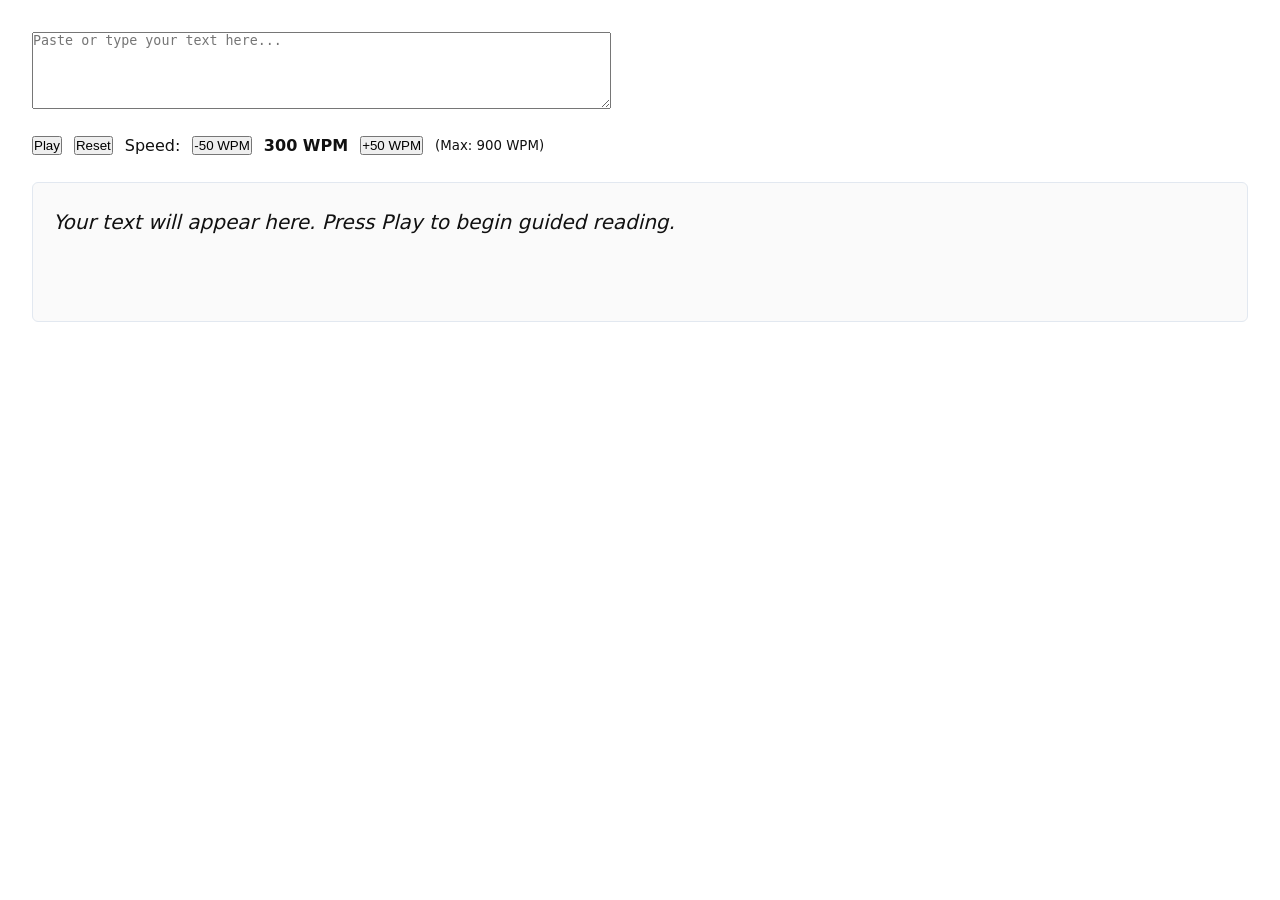
==== Projects/Swift Reader/index.html @ 01ab3d99 "Add Swift Reader project" ====
<!DOCTYPE html>
<html lang="en">
<head>
  <meta charset="UTF-8">
  <meta name="viewport" content="width=device-width, initial-scale=1.0">
  <title>Swift Reader</title>
  <link rel="stylesheet" href="style.css">
  <script src="script.js" defer></script>
</head>
<body>
  <main>
    <!-- Text Input Area -->
    <section>
      <textarea id="text-input" rows="5" cols="70" placeholder="Paste or type your text here..."></textarea>
    </section>

    <!-- Reader Controls & Speed Adjuster -->
    <section class="controls-group">
      <button id="play-pause-btn">Play</button>
      <button id="reset-btn">Reset</button>
      <span>Speed: </span>
      <button id="wpm-dec">-50 WPM</button>
      <strong id="wpm-display">300 WPM</strong>
      <button id="wpm-inc">+50 WPM</button>
      <small>(Max: 900 WPM)</small>
    </section>

    <!-- Full Passage View with Active Word Tracking -->
    <section>
      <div id="reader-passage" class="passage-container" aria-live="polite">
        <em>Your text will appear here. Press Play to begin guided reading.</em>
      </div>

      <!-- Small screen advisory notice (< 480px) -->
      <div id="screen-notice" class="screen-notice" role="alert">
        <strong>Screen too small:</strong> Please switch to a larger screen (wider than 480px) for the reading view.
      </div>
    </section>
  </main>
</body>
</html>
---- Projects/Swift Reader/style.css ----
* {
  box-sizing: border-box;
  margin: 0;
  padding: 0;
}

body {
  background-color: #ffffff;
  color: #111111;
  font-family: system-ui, -apple-system, BlinkMacSystemFont, 'Segoe UI', Roboto, sans-serif;
  min-height: 100vh;
  padding: 2rem;
  line-height: 1.6;
}

.controls-group {
  margin: 1rem 0;
  display: flex;
  align-items: center;
  gap: 0.75rem;
  flex-wrap: wrap;
}

/* Full passage container displaying the complete readable text */
.passage-container {
  margin: 1.5rem 0;
  padding: 1.25rem;
  border: 1px solid #e2e8f0;
  border-radius: 6px;
  min-height: 140px;
  max-height: 380px;
  overflow-y: auto;
  font-size: 1.25rem;
  line-height: 1.9;
  background-color: #fafafa;
}

/* Pre-defined word classes without inline style injection */
.word {
  display: inline;
  padding: 0.1em 0.15em;
  border-radius: 3px;
}

/* Pre-defined active highlight class (strictly zero-layout-shift) */
.word.active {
  background-color: #fde047;
  color: #000000;
}

/* Screen notice hidden by default */
.screen-notice {
  display: none;
}

/* Breakpoint for screens below 480px */
@media (max-width: 480px) {
  body {
    padding: 1rem;
  }

  /* Main reading area and controls are hidden */
  .passage-container,
  .controls-group {
    display: none;
  }

  /* Main reading area turns into an advisory notice box */
  .screen-notice {
    display: block;
    margin: 1.5rem 0;
    padding: 1rem 1.25rem;
    background-color: #fffbeb;
    border: 1px solid #fef08a;
    border-radius: 6px;
    color: #854d0e;
    font-size: 0.95rem;
    line-height: 1.5;
  }
}
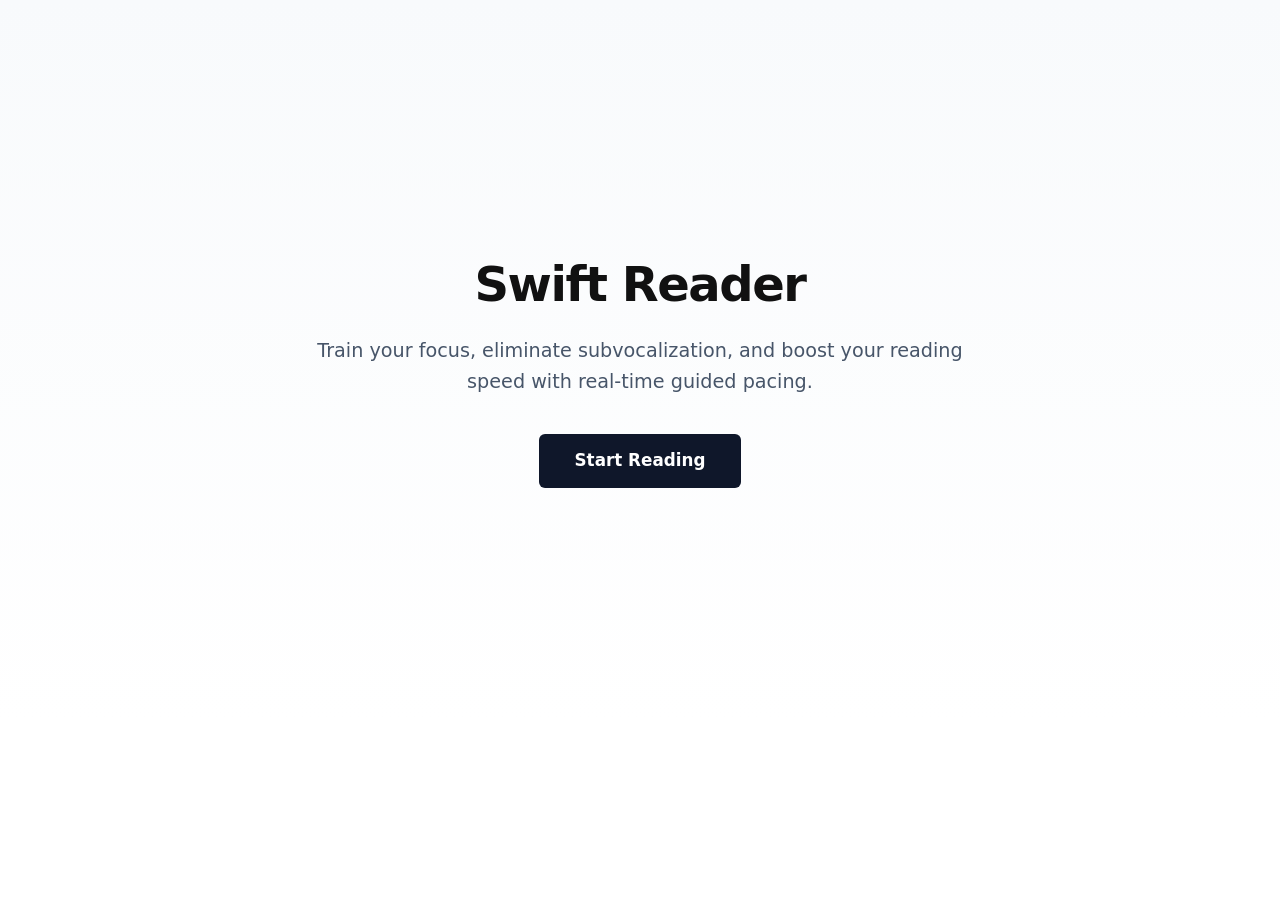
==== commit bf673c03: "Update Swift Reader: dual reading modes, smooth transitions, and collapsible source drawer" ====
--- a/Projects/Swift Reader/index.html
+++ b/Projects/Swift Reader/index.html
@@ -5,37 +5,15 @@
   <meta name="viewport" content="width=device-width, initial-scale=1.0">
   <title>Swift Reader</title>
   <link rel="stylesheet" href="style.css">
-  <script src="script.js" defer></script>
 </head>
 <body>
-  <main>
-    <!-- Text Input Area -->
-    <section>
-      <textarea id="text-input" rows="5" cols="70" placeholder="Paste or type your text here..."></textarea>
-    </section>
-
-    <!-- Reader Controls & Speed Adjuster -->
-    <section class="controls-group">
-      <button id="play-pause-btn">Play</button>
-      <button id="reset-btn">Reset</button>
-      <span>Speed: </span>
-      <button id="wpm-dec">-50 WPM</button>
-      <strong id="wpm-display">300 WPM</strong>
-      <button id="wpm-inc">+50 WPM</button>
-      <small>(Max: 900 WPM)</small>
-    </section>
-
-    <!-- Full Passage View with Active Word Tracking -->
-    <section>
-      <div id="reader-passage" class="passage-container" aria-live="polite">
-        <em>Your text will appear here. Press Play to begin guided reading.</em>
-      </div>
-
-      <!-- Small screen advisory notice (< 480px) -->
-      <div id="screen-notice" class="screen-notice" role="alert">
-        <strong>Screen too small:</strong> Please switch to a larger screen (wider than 480px) for the reading view.
-      </div>
-    </section>
-  </main>
+  <!-- Hero Section -->
+  <header class="hero-section">
+    <div class="hero-content">
+      <h1 class="hero-title">Swift Reader</h1>
+      <p class="hero-subtitle">Train your focus, eliminate subvocalization, and boost your reading speed with real-time guided pacing.</p>
+      <a href="reader.html" class="cta-btn">Start Reading</a>
+    </div>
+  </header>
 </body>
 </html>
--- a/Projects/Swift Reader/style.css
+++ b/Projects/Swift Reader/style.css
@@ -1,3 +1,7 @@
+html {
+  scroll-behavior: smooth;
+}
+
 * {
   box-sizing: border-box;
   margin: 0;
@@ -5,77 +9,574 @@
 }
 
 body {
-  background-color: #ffffff;
-  color: #111111;
   font-family: system-ui, -apple-system, BlinkMacSystemFont, 'Segoe UI', Roboto, sans-serif;
   min-height: 100vh;
-  padding: 2rem;
+  line-height: 1.5;
+  background-color: #ffffff;
+  color: #111111;
+}
+
+/* ==========================================================================
+   Hero Section (index.html)
+   ========================================================================== */
+.hero-section {
+  display: flex;
+  justify-content: center;
+  align-items: center;
+  text-align: center;
+  min-height: 80vh;
+  padding: 4.5rem 1.5rem 3.5rem;
+  background: linear-gradient(180deg, #f8fafc 0%, #ffffff 100%);
+}
+
+.hero-content {
+  max-width: 680px;
+}
+
+.hero-title {
+  font-size: 3rem;
+  font-weight: 800;
+  letter-spacing: -0.03em;
+  margin-bottom: 1rem;
+}
+
+.hero-subtitle {
+  font-size: 1.2rem;
+  color: #475569;
   line-height: 1.6;
-}
-
-.controls-group {
-  margin: 1rem 0;
-  display: flex;
-  align-items: center;
-  gap: 0.75rem;
-  flex-wrap: wrap;
-}
-
-/* Full passage container displaying the complete readable text */
-.passage-container {
-  margin: 1.5rem 0;
-  padding: 1.25rem;
+  margin-bottom: 2.25rem;
+}
+
+.cta-btn {
+  display: inline-block;
+  padding: 0.9rem 2.25rem;
+  font-size: 1.05rem;
+  font-weight: 600;
+  color: #ffffff;
+  background-color: #0f172a;
+  text-decoration: none;
+  border-radius: 6px;
+  cursor: pointer;
+}
+
+/* ==========================================================================
+   Top Header & Navigation (reader.html)
+   ========================================================================== */
+.app-header {
+  border-bottom: 1px solid #e2e8f0;
+  background-color: #ffffff;
+  padding: 0.75rem 1.5rem;
+}
+
+.header-container {
+  max-width: 1000px;
+  margin: 0 auto;
+  display: flex;
+  justify-content: space-between;
+  align-items: center;
+  gap: 1rem;
+}
+
+.header-left {
+  display: flex;
+  align-items: center;
+  gap: 1rem;
+}
+
+.back-link {
+  text-decoration: none;
+  font-size: 1.25rem;
+  color: inherit;
+  padding: 0.25rem 0.5rem;
+  border: 1px solid #cbd5e1;
+  border-radius: 4px;
+}
+
+.doc-info {
+  display: flex;
+  flex-direction: column;
+}
+
+.doc-title {
+  font-size: 1rem;
+  font-weight: 700;
+}
+
+.reading-stats {
+  font-size: 0.8rem;
+  color: #64748b;
+}
+
+.header-right {
+  display: flex;
+  align-items: center;
+  gap: 0.5rem;
+}
+
+.icon-btn {
+  padding: 0.4rem 0.8rem;
+  font-size: 0.85rem;
+  font-weight: 600;
+  cursor: pointer;
+  border: 1px solid #cbd5e1;
+  background-color: #ffffff;
+  border-radius: 4px;
+}
+
+.icon-btn.active {
+  background-color: #0f172a;
+  color: #ffffff;
+  border-color: #0f172a;
+}
+
+/* ==========================================================================
+   Collapsible Source Text Input Panel
+   ========================================================================== */
+.source-panel-container {
+  max-width: 1000px;
+  margin: 1rem auto 0;
+  padding: 0 1.5rem;
+}
+
+.source-collapsible {
   border: 1px solid #e2e8f0;
   border-radius: 6px;
-  min-height: 140px;
-  max-height: 380px;
+  overflow: hidden;
+  background-color: #ffffff;
+}
+
+.source-summary {
+  width: 100%;
+  display: flex;
+  justify-content: space-between;
+  align-items: center;
+  padding: 0.6rem 1rem;
+  background-color: #f8fafc;
+  cursor: pointer;
+  user-select: none;
+  font-size: 0.9rem;
+  font-weight: 600;
+  border: none;
+  text-align: left;
+  font-family: inherit;
+  color: inherit;
+}
+
+.source-summary:hover {
+  background-color: #f1f5f9;
+}
+
+.summary-label::before {
+  content: '▸ ';
+  display: inline-block;
+  color: #64748b;
+  transition: transform 0.25s ease;
+}
+
+.source-collapsible.open .summary-label::before {
+  transform: rotate(90deg);
+}
+
+.word-count-badge {
+  font-size: 0.75rem;
+  background-color: #e2e8f0;
+  padding: 0.15rem 0.5rem;
+  border-radius: 10px;
+}
+
+/* Smooth Accordion Animation using CSS Grid */
+.source-body-wrapper {
+  display: grid;
+  grid-template-rows: 0fr;
+  transition: grid-template-rows 0.25s cubic-bezier(0.4, 0, 0.2, 1);
+}
+
+.source-collapsible.open .source-body-wrapper {
+  grid-template-rows: 1fr;
+}
+
+.source-body-content {
+  overflow: hidden;
+  padding: 0 1rem;
+  opacity: 0;
+  transition: opacity 0.2s ease, padding 0.25s ease;
+}
+
+.source-collapsible.open .source-body-content {
+  padding: 0.75rem 1rem 1rem;
+  opacity: 1;
+  border-top: 1px solid #e2e8f0;
+}
+
+#text-input {
+  width: 100%;
+  font-family: inherit;
+  font-size: 0.95rem;
+  padding: 0.5rem;
+  border: 1px solid #cbd5e1;
+  border-radius: 4px;
+  resize: vertical;
+}
+
+.source-actions {
+  display: flex;
+  justify-content: space-between;
+  align-items: center;
+  margin-top: 0.6rem;
+  gap: 0.5rem;
+}
+
+.load-text-btn {
+  padding: 0.45rem 1rem;
+  font-size: 0.85rem;
+  font-weight: 600;
+  cursor: pointer;
+  background-color: #0f172a;
+  color: #ffffff;
+  border: none;
+  border-radius: 4px;
+}
+
+.collapse-btn {
+  padding: 0.45rem 0.9rem;
+  font-size: 0.85rem;
+  font-weight: 500;
+  cursor: pointer;
+  background-color: #ffffff;
+  color: #475569;
+  border: 1px solid #cbd5e1;
+  border-radius: 4px;
+  transition: background-color 0.15s ease, color 0.15s ease;
+}
+
+.collapse-btn:hover {
+  background-color: #f1f5f9;
+  color: #0f172a;
+}
+
+/* ==========================================================================
+   Main Workspace & Mode Switch Architecture
+   ========================================================================== */
+.reading-workspace {
+  max-width: 1000px;
+  margin: 0 auto;
+  padding: 1.5rem;
+  transition: opacity 0.15s ease-out, transform 0.15s ease-out;
+  opacity: 1;
+  transform: translateY(0);
+}
+
+.reading-workspace.fade-out {
+  opacity: 0;
+  transform: translateY(4px);
+}
+
+/* Mode Visibility Control */
+body.mode-rsvp #rsvp-view {
+  display: flex;
+}
+body.mode-rsvp #fulltext-view {
+  display: none;
+}
+
+body.mode-fulltext #rsvp-view {
+  display: none;
+}
+body.mode-fulltext #fulltext-view {
+  display: flex;
+}
+
+/* ==========================================================================
+   MODE 1: RSVP SINGLE-WORD VIEW
+   ========================================================================== */
+.rsvp-view {
+  flex-direction: column;
+  align-items: center;
+  gap: 1.5rem;
+}
+
+/* Central ORP Card */
+.rsvp-card {
+  width: 100%;
+  max-width: 680px;
+  height: 260px;
+  border: 1px solid #cbd5e1;
+  border-radius: 8px;
+  position: relative;
+  display: flex;
+  align-items: center;
+  justify-content: center;
+  user-select: none;
+}
+
+/* Top & Bottom ORP Center Guide Ticks */
+.orp-tick {
+  position: absolute;
+  left: 50%;
+  width: 2px;
+  height: 16px;
+  background-color: #f59e0b;
+  transform: translateX(-50%);
+}
+
+.orp-tick-top {
+  top: 0;
+}
+
+.orp-tick-bottom {
+  bottom: 0;
+}
+
+/* Word Display */
+.rsvp-word-display {
+  display: flex;
+  justify-content: center;
+  align-items: baseline;
+  font-size: 3.5rem;
+  font-weight: 600;
+  letter-spacing: -0.01em;
+}
+
+.orp-prefix {
+  text-align: right;
+  flex: 1;
+}
+
+.orp-anchor {
+  color: #d97706; /* Anchor highlight letter */
+  display: inline-block;
+  text-align: center;
+  min-width: 0.6em;
+}
+
+.orp-suffix {
+  text-align: left;
+  flex: 1;
+}
+
+.rsvp-wpm-badge {
+  position: absolute;
+  bottom: 12px;
+  right: 16px;
+  font-size: 0.85rem;
+  color: #64748b;
+  font-weight: 500;
+}
+
+/* Primary Playback Controls */
+.playback-controls {
+  display: flex;
+  align-items: center;
+  justify-content: center;
+  gap: 1rem;
+}
+
+.nav-btn {
+  width: 42px;
+  height: 42px;
+  font-size: 1.25rem;
+  cursor: pointer;
+  border: 1px solid #cbd5e1;
+  background-color: #ffffff;
+  border-radius: 6px;
+}
+
+.play-btn {
+  padding: 0.75rem 1.5rem;
+  font-size: 1rem;
+  font-weight: 600;
+  cursor: pointer;
+  border: 1px solid #cbd5e1;
+  background-color: #0f172a;
+  color: #ffffff;
+  border-radius: 24px;
+  min-width: 90px;
+}
+
+/* Speed Panel */
+.speed-panel {
+  width: 100%;
+  max-width: 520px;
+  border: 1px solid #e2e8f0;
+  border-radius: 8px;
+  padding: 1.25rem;
+  display: flex;
+  flex-direction: column;
+  gap: 1rem;
+}
+
+.speed-panel-header {
+  display: flex;
+  justify-content: space-between;
+  align-items: center;
+  font-size: 0.95rem;
+}
+
+.speed-slider-row {
+  display: flex;
+  align-items: center;
+  gap: 0.75rem;
+}
+
+.speed-step-btn {
+  width: 32px;
+  height: 32px;
+  font-size: 1.1rem;
+  cursor: pointer;
+  border: 1px solid #cbd5e1;
+  background-color: #ffffff;
+  border-radius: 4px;
+}
+
+.speed-slider {
+  flex: 1;
+  cursor: pointer;
+}
+
+/* Speed Preset Buttons */
+.speed-presets-row {
+  display: grid;
+  grid-template-columns: repeat(5, 1fr);
+  gap: 0.5rem;
+}
+
+.preset-btn {
+  display: flex;
+  flex-direction: column;
+  align-items: center;
+  padding: 0.5rem 0.25rem;
+  border: 1px solid #cbd5e1;
+  background-color: #ffffff;
+  border-radius: 6px;
+  cursor: pointer;
+}
+
+.preset-val {
+  font-weight: 700;
+  font-size: 0.9rem;
+}
+
+.preset-name {
+  font-size: 0.7rem;
+  color: #64748b;
+}
+
+.preset-btn.active {
+  background-color: #0f172a;
+  color: #ffffff;
+  border-color: #0f172a;
+}
+
+.preset-btn.active .preset-name {
+  color: #cbd5e1;
+}
+
+/* Shortcuts Legend */
+.shortcuts-legend {
+  display: flex;
+  gap: 1.25rem;
+  font-size: 0.8rem;
+  color: #64748b;
+  flex-wrap: wrap;
+  justify-content: center;
+}
+
+.shortcuts-legend kbd {
+  padding: 0.15rem 0.35rem;
+  border: 1px solid #cbd5e1;
+  border-radius: 3px;
+  font-family: inherit;
+  font-weight: 600;
+  background-color: #f1f5f9;
+}
+
+/* ==========================================================================
+   MODE 2: FULL TEXT VIEW
+   ========================================================================== */
+.fulltext-view {
+  flex-direction: column;
+  gap: 1.5rem;
+}
+
+.passage-container {
+  border: 1px solid #e2e8f0;
+  border-radius: 8px;
+  padding: 1.5rem;
+  min-height: 300px;
+  max-height: 500px;
   overflow-y: auto;
-  font-size: 1.25rem;
+  font-size: 1.15rem;
   line-height: 1.9;
   background-color: #fafafa;
 }
 
-/* Pre-defined word classes without inline style injection */
+/* Word Highlighting */
 .word {
   display: inline;
   padding: 0.1em 0.15em;
   border-radius: 3px;
 }
 
-/* Pre-defined active highlight class (strictly zero-layout-shift) */
 .word.active {
   background-color: #fde047;
   color: #000000;
 }
 
-/* Screen notice hidden by default */
+/* Bottom Progress Bar in Full Text Mode */
+.fulltext-bottom-bar {
+  display: flex;
+  align-items: center;
+  gap: 1rem;
+  padding: 0.75rem 0;
+  flex-wrap: wrap;
+}
+
+.fulltext-nav-controls {
+  display: flex;
+  align-items: center;
+  gap: 0.5rem;
+}
+
+.timeline-container {
+  flex: 1;
+  min-width: 200px;
+  display: flex;
+  align-items: center;
+}
+
+.timeline-slider {
+  width: 100%;
+  cursor: pointer;
+}
+
+.fulltext-stats {
+  display: flex;
+  align-items: center;
+  gap: 0.75rem;
+  font-size: 0.85rem;
+  color: #64748b;
+}
+
+/* ==========================================================================
+   Responsive Notice (< 480px)
+   ========================================================================== */
 .screen-notice {
   display: none;
 }
 
-/* Breakpoint for screens below 480px */
 @media (max-width: 480px) {
-  body {
-    padding: 1rem;
+  .reading-mode-view {
+    display: none !important;
   }
 
-  /* Main reading area and controls are hidden */
-  .passage-container,
-  .controls-group {
-    display: none;
-  }
-
-  /* Main reading area turns into an advisory notice box */
   .screen-notice {
     display: block;
     margin: 1.5rem 0;
-    padding: 1rem 1.25rem;
+    padding: 1rem;
     background-color: #fffbeb;
     border: 1px solid #fef08a;
     border-radius: 6px;
     color: #854d0e;
     font-size: 0.95rem;
-    line-height: 1.5;
   }
 }
-
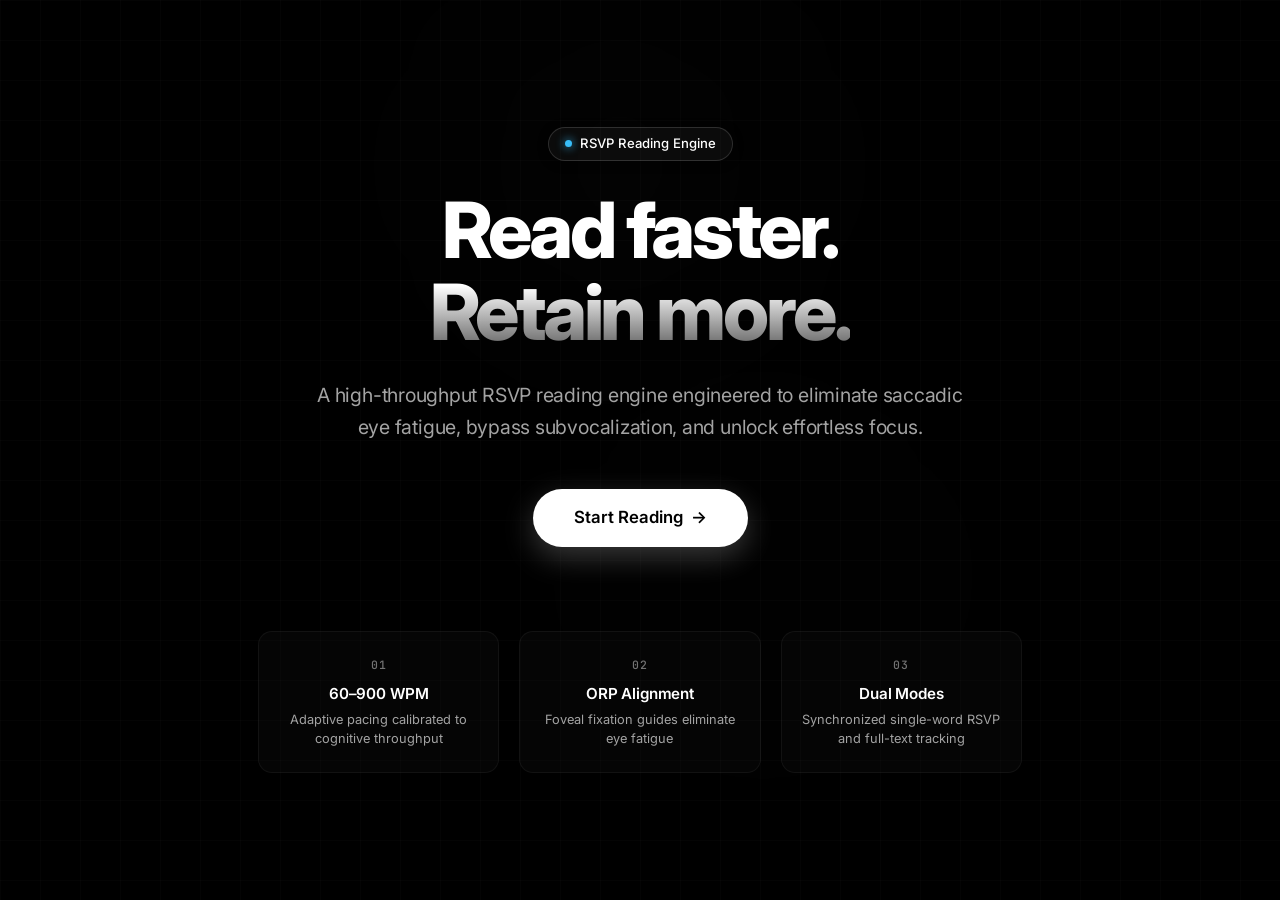
==== commit c849bf78: "Refactor Swift Reader to minimalist monochrome glassmorphism with Linear-style typography" ====
--- a/Projects/Swift Reader/index.html
+++ b/Projects/Swift Reader/index.html
@@ -3,16 +3,65 @@
 <head>
   <meta charset="UTF-8">
   <meta name="viewport" content="width=device-width, initial-scale=1.0">
-  <title>Swift Reader</title>
+  <title>Swift Reader — High-Throughput RSVP Speed Reader</title>
+  <link rel="preconnect" href="https://fonts.googleapis.com">
+  <link rel="preconnect" href="https://fonts.gstatic.com" crossorigin>
+  <link href="https://fonts.googleapis.com/css2?family=Inter:wght@400;500;600;700;800&family=JetBrains+Mono:wght@400;500;600&display=swap" rel="stylesheet">
   <link rel="stylesheet" href="style.css">
 </head>
 <body>
-  <!-- Hero Section -->
+  <!-- Ambient Luminous Glow Orbs & Backdrop -->
+  <div class="ambient-backdrop">
+    <div class="ambient-orb ambient-orb-1"></div>
+    <div class="ambient-orb ambient-orb-2"></div>
+    <div class="ambient-orb ambient-orb-3"></div>
+    <div class="ambient-mesh"></div>
+  </div>
+
+  <!-- Main Hero Frame -->
   <header class="hero-section">
-    <div class="hero-content">
-      <h1 class="hero-title">Swift Reader</h1>
-      <p class="hero-subtitle">Train your focus, eliminate subvocalization, and boost your reading speed with real-time guided pacing.</p>
-      <a href="reader.html" class="cta-btn">Start Reading</a>
+    <div class="hero-card">
+      <!-- Status Badge -->
+      <div class="hero-badge-container">
+        <div class="hero-badge">
+          <span class="status-dot"></span>
+          <span>RSVP Reading Engine</span>
+        </div>
+      </div>
+
+      <!-- Modern Linear-Style Typography -->
+      <h1 class="hero-title">Read faster.<br><span class="text-gradient">Retain more.</span></h1>
+
+      <p class="hero-description">
+        A high-throughput RSVP reading engine engineered to eliminate saccadic eye fatigue, bypass subvocalization, and unlock effortless focus.
+      </p>
+
+      <!-- Minimalist CTA Button -->
+      <div class="hero-actions">
+        <a href="reader.html" class="hero-cta-btn glass-btn">
+          <span>Start Reading</span>
+          <span class="arrow">→</span>
+        </a>
+      </div>
+
+      <!-- Feature Cards Grid (Zero Emojis, Minimalist) -->
+      <div class="features-grid">
+        <div class="feature-card">
+          <span class="feature-index">01</span>
+          <div class="feature-title">60–900 WPM</div>
+          <div class="feature-desc">Adaptive pacing calibrated to cognitive throughput</div>
+        </div>
+        <div class="feature-card">
+          <span class="feature-index">02</span>
+          <div class="feature-title">ORP Alignment</div>
+          <div class="feature-desc">Foveal fixation guides eliminate eye fatigue</div>
+        </div>
+        <div class="feature-card">
+          <span class="feature-index">03</span>
+          <div class="feature-title">Dual Modes</div>
+          <div class="feature-desc">Synchronized single-word RSVP and full-text tracking</div>
+        </div>
+      </div>
     </div>
   </header>
 </body>
--- a/Projects/Swift Reader/style.css
+++ b/Projects/Swift Reader/style.css
@@ -1,5 +1,35 @@
-html {
-  scroll-behavior: smooth;
+/* ==========================================================================
+   SWIFT READER // PURE MODERN GLASSMORPHISM DESIGN SYSTEM
+   Dominant pitch black & obsidian glass with crisp icy white typography
+   and focused optical blue highlights in essential reading zones.
+   ========================================================================== */
+
+:root {
+  /* Dominant Pure Pitch Black Canvas Palette */
+  --bg-abyss: #000000;
+  --bg-charcoal: #0a0a0a;
+  --bg-surface: #121212;
+  
+  /* Obsidian Glassmorphism Tokens - Pure Neutral Monochrome */
+  --glass-surface: rgba(12, 12, 12, 0.78);
+  --glass-surface-hover: rgba(22, 22, 22, 0.88);
+  --glass-surface-active: rgba(30, 30, 30, 0.95);
+  --glass-border: rgba(255, 255, 255, 0.1);
+  --glass-border-light: rgba(255, 255, 255, 0.2);
+  --glass-border-glow: rgba(255, 255, 255, 0.35);
+  --glass-specular: inset 0 1px 1px 0 rgba(255, 255, 255, 0.2);
+  --glass-shadow: 0 24px 60px -10px rgba(0, 0, 0, 0.95);
+
+  /* Typography Colors: Pure Neutral White & Grayscale */
+  --text-icy: #ffffff;
+  --text-bright: #ffffff;
+  --text-dim: #a3a3a3;
+  --text-muted: #737373;
+  --text-cyan: #38bdf8;
+
+  /* Modern Sans-Serif Typography Stack */
+  --font-main: 'Inter', system-ui, -apple-system, BlinkMacSystemFont, 'Segoe UI', Roboto, 'Helvetica Neue', Arial, sans-serif;
+  --font-mono: 'JetBrains Mono', 'Cascadia Code', Consolas, monospace;
 }
 
 * {
@@ -8,141 +38,458 @@
   padding: 0;
 }
 
+*:focus {
+  outline: none;
+}
+
+*:focus-visible {
+  outline: 2px solid rgba(255, 255, 255, 0.4);
+  outline-offset: 2px;
+}
+
+html {
+  scroll-behavior: smooth;
+  background-color: var(--bg-abyss);
+}
+
 body {
-  font-family: system-ui, -apple-system, BlinkMacSystemFont, 'Segoe UI', Roboto, sans-serif;
+  font-family: var(--font-main);
+  background-color: var(--bg-abyss);
+  color: var(--text-icy);
   min-height: 100vh;
-  line-height: 1.5;
-  background-color: #ffffff;
-  color: #111111;
+  line-height: 1.6;
+  position: relative;
+  overflow-x: hidden;
+  -webkit-font-smoothing: antialiased;
+  -moz-osx-font-smoothing: grayscale;
+}
+
+/* Screen Reader Utility */
+.sr-only {
+  position: absolute;
+  width: 1px;
+  height: 1px;
+  padding: 0;
+  margin: -1px;
+  overflow: hidden;
+  clip: rect(0, 0, 0, 0);
+  border: 0;
 }
 
 /* ==========================================================================
-   Hero Section (index.html)
+   Ambient Luminous Background (Monochrome Depth)
+   ========================================================================== */
+.ambient-backdrop {
+  position: fixed;
+  inset: 0;
+  pointer-events: none;
+  z-index: 0;
+  overflow: hidden;
+}
+
+.ambient-orb {
+  position: absolute;
+  border-radius: 50%;
+  filter: blur(100px);
+  opacity: 0.6;
+}
+
+.ambient-orb-1 {
+  top: -15%;
+  left: 25%;
+  width: 600px;
+  height: 600px;
+  background: radial-gradient(circle, rgba(255, 255, 255, 0.03) 0%, transparent 70%);
+}
+
+.ambient-orb-2 {
+  bottom: 0%;
+  right: 15%;
+  width: 650px;
+  height: 650px;
+  background: radial-gradient(circle, rgba(255, 255, 255, 0.02) 0%, transparent 70%);
+}
+
+.ambient-orb-3 {
+  display: none;
+}
+
+.ambient-mesh {
+  position: absolute;
+  inset: 0;
+  background-image: 
+    linear-gradient(rgba(255, 255, 255, 0.015) 1px, transparent 1px),
+    linear-gradient(90deg, rgba(255, 255, 255, 0.015) 1px, transparent 1px);
+  background-size: 40px 40px;
+}
+
+/* ==========================================================================
+   Shared Heavy Glassmorphism Panel
+   ========================================================================== */
+.glass-panel {
+  background: var(--glass-surface);
+  backdrop-filter: blur(24px);
+  -webkit-backdrop-filter: blur(24px);
+  border: 1px solid var(--glass-border);
+  border-top: 1px solid var(--glass-border-light);
+  box-shadow: var(--glass-specular), var(--glass-shadow);
+  border-radius: 20px;
+  position: relative;
+  transition: border-color 0.3s ease, box-shadow 0.3s ease;
+}
+
+/* ==========================================================================
+   Modern Glass Buttons & Interactive Controls
+   ========================================================================== */
+.glass-btn {
+  display: inline-flex;
+  align-items: center;
+  justify-content: center;
+  gap: 0.5rem;
+  font-family: var(--font-main);
+  font-size: 0.88rem;
+  font-weight: 500;
+  color: var(--text-icy);
+  background: rgba(255, 255, 255, 0.05);
+  backdrop-filter: blur(16px);
+  -webkit-backdrop-filter: blur(16px);
+  border: 1px solid var(--glass-border);
+  border-top: 1px solid var(--glass-border-light);
+  box-shadow: 0 4px 14px rgba(0, 0, 0, 0.25), inset 0 1px 0 rgba(255, 255, 255, 0.15);
+  border-radius: 12px;
+  padding: 0.55rem 1.15rem;
+  text-decoration: none;
+  cursor: pointer;
+  outline: none;
+  transition: all 0.22s cubic-bezier(0.16, 1, 0.3, 1);
+  user-select: none;
+}
+
+.glass-btn:hover {
+  background: rgba(255, 255, 255, 0.12);
+  border-color: rgba(255, 255, 255, 0.3);
+  color: #ffffff;
+  box-shadow: 0 6px 20px rgba(0, 0, 0, 0.5), inset 0 1px 0 rgba(255, 255, 255, 0.35);
+  transform: translateY(-2px);
+}
+
+.glass-btn:active {
+  transform: translateY(0) scale(0.98);
+  box-shadow: 0 2px 8px rgba(0, 0, 0, 0.4);
+}
+
+/* Primary Solid Icy White Button (Play / Action) */
+.glass-btn-primary {
+  display: inline-flex;
+  align-items: center;
+  justify-content: center;
+  gap: 0.5rem;
+  font-family: var(--font-main);
+  font-size: 0.95rem;
+  font-weight: 600;
+  color: #000000;
+  background: #ffffff;
+  border: 1px solid rgba(255, 255, 255, 0.95);
+  border-top: 1px solid #ffffff;
+  box-shadow: 0 4px 20px rgba(255, 255, 255, 0.22), 0 2px 8px rgba(0, 0, 0, 0.6);
+  border-radius: 12px;
+  padding: 0.65rem 1.85rem;
+  cursor: pointer;
+  transition: all 0.22s cubic-bezier(0.16, 1, 0.3, 1);
+  user-select: none;
+}
+
+.glass-btn-primary:hover {
+  background: #e5e5e5;
+  box-shadow: 0 6px 28px rgba(255, 255, 255, 0.35), 0 2px 8px rgba(0, 0, 0, 0.6);
+  transform: translateY(-2px);
+}
+
+.glass-btn-primary:active {
+  transform: translateY(0) scale(0.98);
+}
+
+/* Pill Badges */
+.glass-pill {
+  display: inline-flex;
+  align-items: center;
+  gap: 0.5rem;
+  font-size: 0.78rem;
+  font-weight: 500;
+  color: var(--text-dim);
+  background: rgba(255, 255, 255, 0.04);
+  backdrop-filter: blur(12px);
+  -webkit-backdrop-filter: blur(12px);
+  border: 1px solid rgba(255, 255, 255, 0.08);
+  border-radius: 9999px;
+  padding: 0.3rem 0.85rem;
+}
+
+/* ==========================================================================
+   Landing Page (index.html)
    ========================================================================== */
 .hero-section {
+  position: relative;
+  z-index: 1;
   display: flex;
   justify-content: center;
   align-items: center;
+  min-height: 100vh;
+  padding: 3rem 1.5rem;
+}
+
+.hero-card {
+  max-width: 860px;
+  width: 100%;
+  padding: 3.5rem 3rem;
   text-align: center;
-  min-height: 80vh;
-  padding: 4.5rem 1.5rem 3.5rem;
-  background: linear-gradient(180deg, #f8fafc 0%, #ffffff 100%);
-}
-
-.hero-content {
-  max-width: 680px;
+  background: transparent;
+  backdrop-filter: none;
+  -webkit-backdrop-filter: none;
+  border: none;
+  border-top: none;
+  outline: none;
+  box-shadow: none;
+}
+
+.hero-badge-container {
+  display: flex;
+  justify-content: center;
+  margin-bottom: 1.75rem;
+}
+
+.hero-badge {
+  display: inline-flex;
+  align-items: center;
+  gap: 0.5rem;
+  font-size: 0.82rem;
+  font-weight: 500;
+  color: #ffffff;
+  background: rgba(255, 255, 255, 0.04);
+  border: 1px solid rgba(255, 255, 255, 0.14);
+  border-radius: 9999px;
+  padding: 0.35rem 1rem;
+  box-shadow: 0 2px 10px rgba(0, 0, 0, 0.5);
+}
+
+.status-dot {
+  width: 7px;
+  height: 7px;
+  background-color: var(--text-cyan);
+  border-radius: 50%;
+  box-shadow: 0 0 10px var(--text-cyan);
+  display: inline-block;
+  animation: pulseDot 2.4s infinite ease-in-out;
+}
+
+@keyframes pulseDot {
+  0%, 100% { opacity: 1; transform: scale(1); }
+  50% { opacity: 0.35; transform: scale(0.8); }
 }
 
 .hero-title {
-  font-size: 3rem;
+  font-size: clamp(3rem, 7vw, 4.85rem);
   font-weight: 800;
-  letter-spacing: -0.03em;
-  margin-bottom: 1rem;
-}
-
-.hero-subtitle {
-  font-size: 1.2rem;
-  color: #475569;
-  line-height: 1.6;
-  margin-bottom: 2.25rem;
-}
-
-.cta-btn {
+  letter-spacing: -0.045em;
+  line-height: 1.06;
+  color: var(--text-bright);
+  margin-bottom: 1.6rem;
+}
+
+.text-gradient {
+  background: linear-gradient(180deg, #ffffff 18%, rgba(255, 255, 255, 0.35) 100%);
+  -webkit-background-clip: text;
+  -webkit-text-fill-color: transparent;
   display: inline-block;
-  padding: 0.9rem 2.25rem;
+}
+
+.hero-description {
+  font-size: clamp(1.05rem, 1.8vw, 1.22rem);
+  color: var(--text-dim);
+  line-height: 1.65;
+  max-width: 660px;
+  margin: 0 auto 2.85rem;
+  font-weight: 400;
+  letter-spacing: -0.012em;
+}
+
+.hero-actions {
+  display: flex;
+  justify-content: center;
+  margin-bottom: 3rem;
+}
+
+.hero-cta-btn {
   font-size: 1.05rem;
   font-weight: 600;
-  color: #ffffff;
-  background-color: #0f172a;
-  text-decoration: none;
-  border-radius: 6px;
-  cursor: pointer;
+  padding: 0.9rem 2.5rem;
+  border-radius: 9999px;
+  color: #000000;
+  background: #ffffff;
+  border: 1px solid rgba(255, 255, 255, 0.9);
+  box-shadow: 0 10px 30px rgba(255, 255, 255, 0.22), 0 4px 12px rgba(0, 0, 0, 0.6);
+}
+
+.hero-cta-btn:hover {
+  background: #e5e5e5;
+  box-shadow: 0 12px 40px rgba(255, 255, 255, 0.35), 0 4px 12px rgba(0, 0, 0, 0.6);
+  transform: translateY(-2px);
+  color: #000000;
+}
+
+.hero-cta-btn .arrow {
+  transition: transform 0.2s ease;
+  display: inline-block;
+}
+
+.hero-cta-btn:hover .arrow {
+  transform: translateX(4px);
+}
+
+/* Feature Cards Grid */
+.features-grid {
+  display: grid;
+  grid-template-columns: repeat(3, 1fr);
+  gap: 1.25rem;
+  border-top: none;
+  padding-top: 2.25rem;
+}
+
+.feature-card {
+  padding: 1.5rem 1.25rem;
+  border-radius: 14px;
+  background: rgba(255, 255, 255, 0.02);
+  border: 1px solid rgba(255, 255, 255, 0.05);
+  text-align: center;
+  transition: background-color 0.2s ease, border-color 0.2s ease;
+}
+
+.feature-card:hover {
+  background: rgba(255, 255, 255, 0.04);
+  border-color: rgba(255, 255, 255, 0.14);
+}
+
+.feature-index {
+  font-family: var(--font-mono);
+  font-size: 0.72rem;
+  font-weight: 500;
+  color: var(--text-muted);
+  letter-spacing: 0.08em;
+  margin-bottom: 0.5rem;
+  display: block;
+}
+
+.feature-title {
+  font-size: 0.95rem;
+  font-weight: 600;
+  color: var(--text-bright);
+  margin-bottom: 0.3rem;
+  letter-spacing: -0.01em;
+}
+
+.feature-desc {
+  font-size: 0.8rem;
+  color: var(--text-dim);
+  line-height: 1.45;
 }
 
 /* ==========================================================================
-   Top Header & Navigation (reader.html)
+   Reader Header & Navigation (reader.html)
    ========================================================================== */
 .app-header {
-  border-bottom: 1px solid #e2e8f0;
-  background-color: #ffffff;
-  padding: 0.75rem 1.5rem;
+  position: sticky;
+  top: 0;
+  z-index: 100;
+  padding: 0.9rem 1.75rem;
+  border-radius: 0 0 20px 20px;
+  border-top: none;
+  background: rgba(10, 10, 10, 0.88);
 }
 
 .header-container {
-  max-width: 1000px;
+  max-width: 1100px;
   margin: 0 auto;
   display: flex;
   justify-content: space-between;
   align-items: center;
-  gap: 1rem;
+  gap: 1.25rem;
 }
 
 .header-left {
   display: flex;
   align-items: center;
-  gap: 1rem;
+  gap: 1.25rem;
 }
 
 .back-link {
-  text-decoration: none;
-  font-size: 1.25rem;
-  color: inherit;
-  padding: 0.25rem 0.5rem;
-  border: 1px solid #cbd5e1;
-  border-radius: 4px;
+  border-radius: 9999px;
+  padding: 0.45rem 1rem;
+  font-size: 0.85rem;
 }
 
 .doc-info {
   display: flex;
   flex-direction: column;
+  gap: 0.2rem;
+}
+
+.doc-title-row {
+  display: flex;
+  align-items: center;
+  gap: 0.65rem;
+}
+
+.doc-badge {
+  font-size: 0.7rem;
+  font-weight: 600;
+  color: #ffffff;
+  background: rgba(255, 255, 255, 0.06);
+  border: 1px solid rgba(255, 255, 255, 0.15);
+  padding: 0.15rem 0.55rem;
+  border-radius: 9999px;
+  text-transform: uppercase;
+  letter-spacing: 0.04em;
 }
 
 .doc-title {
-  font-size: 1rem;
-  font-weight: 700;
+  font-size: 0.98rem;
+  font-weight: 600;
+  color: var(--text-bright);
+  letter-spacing: -0.01em;
 }
 
 .reading-stats {
-  font-size: 0.8rem;
-  color: #64748b;
+  font-size: 0.78rem;
+  color: var(--text-dim);
 }
 
 .header-right {
   display: flex;
   align-items: center;
-  gap: 0.5rem;
-}
-
-.icon-btn {
-  padding: 0.4rem 0.8rem;
-  font-size: 0.85rem;
-  font-weight: 600;
-  cursor: pointer;
-  border: 1px solid #cbd5e1;
-  background-color: #ffffff;
-  border-radius: 4px;
+  gap: 0.65rem;
 }
 
 .icon-btn.active {
-  background-color: #0f172a;
+  border-color: rgba(255, 255, 255, 0.4);
   color: #ffffff;
-  border-color: #0f172a;
+  background: rgba(255, 255, 255, 0.14);
+  box-shadow: 0 2px 10px rgba(0, 0, 0, 0.5), inset 0 1px 0 rgba(255, 255, 255, 0.2);
 }
 
 /* ==========================================================================
-   Collapsible Source Text Input Panel
+   Collapsible Source Text Drawer
    ========================================================================== */
 .source-panel-container {
-  max-width: 1000px;
-  margin: 1rem auto 0;
+  position: relative;
+  z-index: 10;
+  max-width: 1100px;
+  margin: 1.25rem auto 0;
   padding: 0 1.5rem;
 }
 
 .source-collapsible {
-  border: 1px solid #e2e8f0;
-  border-radius: 6px;
+  border-radius: 18px;
   overflow: hidden;
-  background-color: #ffffff;
 }
 
 .source-summary {
@@ -150,45 +497,65 @@
   display: flex;
   justify-content: space-between;
   align-items: center;
-  padding: 0.6rem 1rem;
-  background-color: #f8fafc;
+  padding: 0.85rem 1.5rem;
+  background: transparent;
   cursor: pointer;
   user-select: none;
+  font-family: var(--font-main);
   font-size: 0.9rem;
-  font-weight: 600;
+  font-weight: 500;
+  color: var(--text-bright);
   border: none;
+  outline: none;
   text-align: left;
-  font-family: inherit;
-  color: inherit;
+  transition: background-color 0.2s ease;
+}
+
+.source-summary:focus,
+.source-summary:focus-visible {
+  outline: none;
 }
 
 .source-summary:hover {
-  background-color: #f1f5f9;
-}
-
-.summary-label::before {
-  content: '▸ ';
+  background: rgba(255, 255, 255, 0.03);
+}
+
+.summary-label {
+  display: flex;
+  align-items: center;
+  gap: 0.5rem;
+}
+
+.summary-chevron {
   display: inline-block;
-  color: #64748b;
-  transition: transform 0.25s ease;
-}
-
-.source-collapsible.open .summary-label::before {
+  color: var(--text-dim);
+  font-size: 0.8rem;
+  transition: transform 0.25s cubic-bezier(0.16, 1, 0.3, 1), color 0.2s ease;
+}
+
+.source-summary:hover .summary-chevron,
+.source-collapsible.open .summary-chevron {
+  color: #ffffff;
+}
+
+.source-collapsible.open .summary-chevron {
   transform: rotate(90deg);
 }
 
 .word-count-badge {
   font-size: 0.75rem;
-  background-color: #e2e8f0;
-  padding: 0.15rem 0.5rem;
-  border-radius: 10px;
-}
-
-/* Smooth Accordion Animation using CSS Grid */
+  font-weight: 500;
+  color: var(--text-dim);
+  background: rgba(255, 255, 255, 0.05);
+  padding: 0.2rem 0.65rem;
+  border-radius: 9999px;
+  border: 1px solid rgba(255, 255, 255, 0.08);
+}
+
 .source-body-wrapper {
   display: grid;
   grid-template-rows: 0fr;
-  transition: grid-template-rows 0.25s cubic-bezier(0.4, 0, 0.2, 1);
+  transition: grid-template-rows 0.25s cubic-bezier(0.16, 1, 0.3, 1);
 }
 
 .source-collapsible.open .source-body-wrapper {
@@ -197,71 +564,55 @@
 
 .source-body-content {
   overflow: hidden;
-  padding: 0 1rem;
+  padding: 0 1.5rem;
   opacity: 0;
   transition: opacity 0.2s ease, padding 0.25s ease;
 }
 
 .source-collapsible.open .source-body-content {
-  padding: 0.75rem 1rem 1rem;
+  padding: 0.5rem 1.5rem 1.25rem;
   opacity: 1;
-  border-top: 1px solid #e2e8f0;
+  border-top: 1px solid rgba(255, 255, 255, 0.06);
 }
 
 #text-input {
   width: 100%;
-  font-family: inherit;
-  font-size: 0.95rem;
-  padding: 0.5rem;
-  border: 1px solid #cbd5e1;
-  border-radius: 4px;
+  font-family: var(--font-main);
+  font-size: 0.92rem;
+  line-height: 1.6;
+  padding: 1rem;
+  background: rgba(8, 8, 8, 0.85);
+  color: var(--text-icy);
+  border: 1px solid rgba(255, 255, 255, 0.1);
+  border-radius: 12px;
+  outline: none;
   resize: vertical;
+  transition: border-color 0.2s ease, box-shadow 0.2s ease;
+}
+
+#text-input:focus {
+  border-color: rgba(255, 255, 255, 0.35);
+  box-shadow: 0 0 16px rgba(255, 255, 255, 0.1);
 }
 
 .source-actions {
   display: flex;
-  justify-content: space-between;
-  align-items: center;
-  margin-top: 0.6rem;
-  gap: 0.5rem;
-}
-
-.load-text-btn {
-  padding: 0.45rem 1rem;
-  font-size: 0.85rem;
-  font-weight: 600;
-  cursor: pointer;
-  background-color: #0f172a;
-  color: #ffffff;
-  border: none;
-  border-radius: 4px;
-}
-
-.collapse-btn {
-  padding: 0.45rem 0.9rem;
-  font-size: 0.85rem;
-  font-weight: 500;
-  cursor: pointer;
-  background-color: #ffffff;
-  color: #475569;
-  border: 1px solid #cbd5e1;
-  border-radius: 4px;
-  transition: background-color 0.15s ease, color 0.15s ease;
-}
-
-.collapse-btn:hover {
-  background-color: #f1f5f9;
-  color: #0f172a;
+  justify-content: flex-end;
+  align-items: center;
+  margin-top: 0.85rem;
+  gap: 0.75rem;
 }
 
 /* ==========================================================================
-   Main Workspace & Mode Switch Architecture
+   Main Workspace & Mode Switch Transition
    ========================================================================== */
 .reading-workspace {
-  max-width: 1000px;
+  position: relative;
+  z-index: 1;
+  max-width: 1100px;
   margin: 0 auto;
-  padding: 1.5rem;
-  transition: opacity 0.15s ease-out, transform 0.15s ease-out;
+  padding: 2.25rem 1.5rem;
+  transition: opacity 0.25s ease-out, transform 0.25s ease-out;
   opacity: 1;
   transform: translateY(0);
 }
@@ -271,7 +622,7 @@
   transform: translateY(4px);
 }
 
-/* Mode Visibility Control */
+/* Mode Display Toggling */
 body.mode-rsvp #rsvp-view {
   display: flex;
 }
@@ -292,49 +643,48 @@
 .rsvp-view {
   flex-direction: column;
   align-items: center;
-  gap: 1.5rem;
-}
-
-/* Central ORP Card */
+  gap: 2rem;
+}
+
+/* Central Frosted RSVP Card */
 .rsvp-card {
   width: 100%;
-  max-width: 680px;
-  height: 260px;
-  border: 1px solid #cbd5e1;
-  border-radius: 8px;
+  max-width: 780px;
+  height: 300px;
+  border-radius: 26px;
+  display: flex;
+  align-items: center;
+  justify-content: center;
   position: relative;
-  display: flex;
-  align-items: center;
-  justify-content: center;
   user-select: none;
-}
-
-/* Top & Bottom ORP Center Guide Ticks */
+  box-shadow: var(--glass-specular), 0 24px 60px -10px rgba(0, 0, 0, 0.95);
+}
+
+/* ORP Center Guide Ticks */
 .orp-tick {
   position: absolute;
   left: 50%;
   width: 2px;
   height: 16px;
-  background-color: #f59e0b;
+  background-color: var(--text-cyan);
+  opacity: 0.75;
+  box-shadow: 0 0 4px rgba(56, 189, 248, 0.25);
   transform: translateX(-50%);
-}
-
-.orp-tick-top {
-  top: 0;
-}
-
-.orp-tick-bottom {
-  bottom: 0;
-}
-
-/* Word Display */
+  border-radius: 1px;
+}
+
+.orp-tick-top { top: 0; }
+.orp-tick-bottom { bottom: 0; }
+
+/* Large Word Display */
 .rsvp-word-display {
   display: flex;
   justify-content: center;
   align-items: baseline;
-  font-size: 3.5rem;
-  font-weight: 600;
-  letter-spacing: -0.01em;
+  font-size: clamp(3rem, 6vw, 4.8rem);
+  font-weight: 700;
+  letter-spacing: -0.02em;
+  color: var(--text-bright);
 }
 
 .orp-prefix {
@@ -343,10 +693,11 @@
 }
 
 .orp-anchor {
-  color: #d97706; /* Anchor highlight letter */
+  color: var(--text-cyan);
+  text-shadow: 0 0 6px rgba(56, 189, 248, 0.35);
   display: inline-block;
   text-align: center;
-  min-width: 0.6em;
+  min-width: 0.65em;
 }
 
 .orp-suffix {
@@ -356,119 +707,171 @@
 
 .rsvp-wpm-badge {
   position: absolute;
-  bottom: 12px;
-  right: 16px;
-  font-size: 0.85rem;
-  color: #64748b;
+  bottom: 16px;
+  right: 22px;
+  font-size: 0.78rem;
   font-weight: 500;
-}
-
-/* Primary Playback Controls */
+  color: var(--text-dim);
+  background: rgba(255, 255, 255, 0.04);
+  border: 1px solid rgba(255, 255, 255, 0.08);
+  padding: 0.25rem 0.75rem;
+  border-radius: 9999px;
+  backdrop-filter: blur(12px);
+}
+
+/* Playback Navigation Controls */
 .playback-controls {
   display: flex;
   align-items: center;
   justify-content: center;
-  gap: 1rem;
-}
-
-.nav-btn {
-  width: 42px;
-  height: 42px;
-  font-size: 1.25rem;
-  cursor: pointer;
-  border: 1px solid #cbd5e1;
-  background-color: #ffffff;
-  border-radius: 6px;
-}
-
-.play-btn {
-  padding: 0.75rem 1.5rem;
+  gap: 1.25rem;
+}
+
+.playback-controls .nav-btn {
+  width: 48px;
+  height: 48px;
+  border-radius: 50%;
+  font-size: 1.1rem;
+  padding: 0;
+}
+
+.playback-controls .play-btn {
+  min-width: 120px;
+  border-radius: 9999px;
   font-size: 1rem;
-  font-weight: 600;
-  cursor: pointer;
-  border: 1px solid #cbd5e1;
-  background-color: #0f172a;
-  color: #ffffff;
-  border-radius: 24px;
-  min-width: 90px;
+  padding: 0.75rem 2rem;
 }
 
 /* Speed Panel */
 .speed-panel {
   width: 100%;
-  max-width: 520px;
-  border: 1px solid #e2e8f0;
-  border-radius: 8px;
-  padding: 1.25rem;
+  max-width: 620px;
+  padding: 1.6rem 2rem;
   display: flex;
   flex-direction: column;
+  gap: 1.25rem;
+  border-radius: 22px;
+}
+
+.speed-panel-header {
+  display: flex;
+  justify-content: space-between;
+  align-items: center;
+}
+
+.speed-title {
+  font-size: 0.9rem;
+  font-weight: 600;
+  color: var(--text-bright);
+}
+
+.speed-value-display {
+  font-size: 0.88rem;
+  font-weight: 600;
+  color: #ffffff;
+  background: rgba(255, 255, 255, 0.06);
+  border: 1px solid rgba(255, 255, 255, 0.15);
+  padding: 0.2rem 0.65rem;
+  border-radius: 9999px;
+}
+
+.speed-slider-row {
+  display: flex;
+  align-items: center;
   gap: 1rem;
 }
 
-.speed-panel-header {
-  display: flex;
-  justify-content: space-between;
-  align-items: center;
-  font-size: 0.95rem;
-}
-
-.speed-slider-row {
-  display: flex;
-  align-items: center;
-  gap: 0.75rem;
-}
-
 .speed-step-btn {
-  width: 32px;
-  height: 32px;
-  font-size: 1.1rem;
-  cursor: pointer;
-  border: 1px solid #cbd5e1;
-  background-color: #ffffff;
-  border-radius: 4px;
-}
-
+  width: 38px;
+  height: 38px;
+  border-radius: 50%;
+  font-size: 1.2rem;
+  padding: 0;
+  display: flex;
+  align-items: center;
+  justify-content: center;
+}
+
+/* Custom Sleek Glass Range Slider */
 .speed-slider {
   flex: 1;
+  -webkit-appearance: none;
+  appearance: none;
+  height: 6px;
+  background: rgba(255, 255, 255, 0.08);
+  border-radius: 9999px;
+  outline: none;
   cursor: pointer;
-}
-
-/* Speed Preset Buttons */
+  transition: background-color 0.2s ease;
+}
+
+.speed-slider:hover {
+  background: rgba(255, 255, 255, 0.12);
+}
+
+.speed-slider::-webkit-slider-thumb {
+  -webkit-appearance: none;
+  appearance: none;
+  width: 20px;
+  height: 20px;
+  background: #ffffff;
+  box-shadow: 0 2px 8px rgba(0, 0, 0, 0.6), 0 0 10px rgba(255, 255, 255, 0.35);
+  border: 2px solid #000000;
+  border-radius: 50%;
+  cursor: pointer;
+  transition: transform 0.15s ease;
+}
+
+.speed-slider::-webkit-slider-thumb:hover {
+  transform: scale(1.15);
+}
+
+.speed-slider::-moz-range-thumb {
+  width: 20px;
+  height: 20px;
+  background: #ffffff;
+  box-shadow: 0 2px 8px rgba(0, 0, 0, 0.6), 0 0 10px rgba(255, 255, 255, 0.35);
+  border: 2px solid #000000;
+  border-radius: 50%;
+  cursor: pointer;
+}
+
+/* Speed Preset Pills */
 .speed-presets-row {
   display: grid;
   grid-template-columns: repeat(5, 1fr);
-  gap: 0.5rem;
+  gap: 0.6rem;
 }
 
 .preset-btn {
   display: flex;
   flex-direction: column;
   align-items: center;
-  padding: 0.5rem 0.25rem;
-  border: 1px solid #cbd5e1;
-  background-color: #ffffff;
-  border-radius: 6px;
-  cursor: pointer;
+  padding: 0.55rem 0.35rem;
+  border-radius: 12px;
 }
 
 .preset-val {
-  font-weight: 700;
-  font-size: 0.9rem;
+  font-size: 0.88rem;
+  font-weight: 600;
 }
 
 .preset-name {
-  font-size: 0.7rem;
-  color: #64748b;
+  font-size: 0.68rem;
+  color: var(--text-dim);
+  font-weight: 400;
+  margin-top: 1px;
 }
 
 .preset-btn.active {
-  background-color: #0f172a;
+  background: rgba(255, 255, 255, 0.14);
+  border-color: rgba(255, 255, 255, 0.4);
   color: #ffffff;
-  border-color: #0f172a;
+  box-shadow: 0 2px 10px rgba(0, 0, 0, 0.5), inset 0 1px 0 rgba(255, 255, 255, 0.2);
 }
 
 .preset-btn.active .preset-name {
-  color: #cbd5e1;
+  color: #ffffff;
 }
 
 /* Shortcuts Legend */
@@ -476,18 +879,22 @@
   display: flex;
   gap: 1.25rem;
   font-size: 0.8rem;
-  color: #64748b;
+  color: var(--text-dim);
   flex-wrap: wrap;
   justify-content: center;
 }
 
 .shortcuts-legend kbd {
-  padding: 0.15rem 0.35rem;
-  border: 1px solid #cbd5e1;
-  border-radius: 3px;
-  font-family: inherit;
+  color: var(--text-bright);
+  background: rgba(255, 255, 255, 0.06);
+  border: 1px solid rgba(255, 255, 255, 0.12);
+  border-top: 1px solid rgba(255, 255, 255, 0.25);
+  padding: 0.2rem 0.5rem;
+  border-radius: 6px;
+  font-family: var(--font-main);
+  font-size: 0.75rem;
   font-weight: 600;
-  background-color: #f1f5f9;
+  box-shadow: 0 2px 4px rgba(0, 0, 0, 0.3);
 }
 
 /* ==========================================================================
@@ -495,76 +902,169 @@
    ========================================================================== */
 .fulltext-view {
   flex-direction: column;
-  gap: 1.5rem;
+  align-items: center;
+  gap: 1.75rem;
+  width: 100%;
 }
 
 .passage-container {
-  border: 1px solid #e2e8f0;
-  border-radius: 8px;
-  padding: 1.5rem;
-  min-height: 300px;
-  max-height: 500px;
+  width: 100%;
+  max-width: 780px;
+  margin: 0 auto;
+  padding: 2.25rem 2.5rem;
+  min-height: 360px;
+  max-height: 560px;
   overflow-y: auto;
   font-size: 1.15rem;
-  line-height: 1.9;
-  background-color: #fafafa;
-}
-
-/* Word Highlighting */
+  line-height: 1.95;
+  text-align: left;
+  border-radius: 24px;
+}
+
+/* Word Highlighting with Zero Layout-Shift & Instant Activation */
 .word {
   display: inline;
-  padding: 0.1em 0.15em;
-  border-radius: 3px;
+  padding: 0.1em 0.25em;
+  border-radius: 4px;
+  cursor: pointer;
+  transition: none;
+}
+
+.word:hover {
+  background-color: rgba(255, 255, 255, 0.08);
 }
 
 .word.active {
-  background-color: #fde047;
-  color: #000000;
-}
-
-/* Bottom Progress Bar in Full Text Mode */
+  background-color: #0284c7;
+  color: #ffffff;
+}
+
+/* Bottom Progress & Control Bar in Full Text Mode */
 .fulltext-bottom-bar {
-  display: flex;
-  align-items: center;
-  gap: 1rem;
-  padding: 0.75rem 0;
+  width: 100%;
+  max-width: 780px;
+  margin: 0 auto;
+  display: flex;
+  align-items: center;
+  gap: 1.25rem;
+  padding: 1rem 1.6rem;
   flex-wrap: wrap;
+  border-radius: 20px;
 }
 
 .fulltext-nav-controls {
   display: flex;
   align-items: center;
   gap: 0.5rem;
+}
+
+.fulltext-nav-controls .nav-btn {
+  width: 40px;
+  height: 40px;
+  border-radius: 50%;
+  padding: 0;
+}
+
+.fulltext-nav-controls .play-btn {
+  border-radius: 9999px;
+  padding: 0.5rem 1.4rem;
+  font-size: 0.9rem;
 }
 
 .timeline-container {
   flex: 1;
-  min-width: 200px;
+  min-width: 180px;
   display: flex;
   align-items: center;
 }
 
 .timeline-slider {
   width: 100%;
+  -webkit-appearance: none;
+  appearance: none;
+  height: 6px;
+  background: rgba(255, 255, 255, 0.08);
+  border-radius: 9999px;
   cursor: pointer;
+  transition: background-color 0.2s ease;
+}
+
+.timeline-slider:hover {
+  background: rgba(255, 255, 255, 0.12);
+}
+
+.timeline-slider::-webkit-slider-thumb {
+  -webkit-appearance: none;
+  appearance: none;
+  width: 18px;
+  height: 18px;
+  background: #ffffff;
+  box-shadow: 0 2px 8px rgba(0, 0, 0, 0.6), 0 0 8px rgba(255, 255, 255, 0.35);
+  border: 2px solid #000000;
+  border-radius: 50%;
+  cursor: pointer;
+  transition: transform 0.15s ease;
+}
+
+.timeline-slider::-webkit-slider-thumb:hover {
+  transform: scale(1.15);
+}
+
+.timeline-slider::-moz-range-thumb {
+  width: 18px;
+  height: 18px;
+  background: #ffffff;
+  box-shadow: 0 2px 8px rgba(0, 0, 0, 0.6), 0 0 8px rgba(255, 255, 255, 0.35);
+  border: 2px solid #000000;
+  border-radius: 50%;
+  cursor: pointer;
 }
 
 .fulltext-stats {
   display: flex;
   align-items: center;
-  gap: 0.75rem;
-  font-size: 0.85rem;
-  color: #64748b;
+  gap: 0.65rem;
+}
+
+.hud-pill {
+  color: var(--text-dim);
+  background: rgba(255, 255, 255, 0.04);
+  border: 1px solid rgba(255, 255, 255, 0.08);
+  padding: 0.3rem 0.75rem;
+  border-radius: 9999px;
+  font-size: 0.8rem;
+  font-weight: 500;
 }
 
 /* ==========================================================================
-   Responsive Notice (< 480px)
+   Responsive Breakpoint (< 480px)
    ========================================================================== */
 .screen-notice {
   display: none;
 }
 
+@media (max-width: 768px) {
+  .features-grid {
+    grid-template-columns: 1fr;
+    gap: 0.75rem;
+  }
+
+  .speed-presets-row {
+    grid-template-columns: repeat(3, 1fr);
+  }
+}
+
 @media (max-width: 480px) {
+  .hero-card {
+    padding: 2.25rem 1.25rem;
+  }
+
+  .hero-title {
+    font-size: 2.35rem;
+    letter-spacing: -0.04em;
+    line-height: 1.1;
+  }
+
   .reading-mode-view {
     display: none !important;
   }
@@ -572,11 +1072,21 @@
   .screen-notice {
     display: block;
     margin: 1.5rem 0;
-    padding: 1rem;
-    background-color: #fffbeb;
-    border: 1px solid #fef08a;
-    border-radius: 6px;
-    color: #854d0e;
-    font-size: 0.95rem;
+    padding: 1.5rem;
+    border-radius: 18px;
+    border-color: rgba(255, 255, 255, 0.18);
+    background: rgba(10, 10, 10, 0.95);
   }
-}
+
+  .notice-title {
+    color: #ffffff;
+    font-size: 0.9rem;
+    font-weight: 600;
+    margin-bottom: 0.5rem;
+  }
+
+  .screen-notice p {
+    font-size: 0.82rem;
+    color: var(--text-dim);
+  }
+}
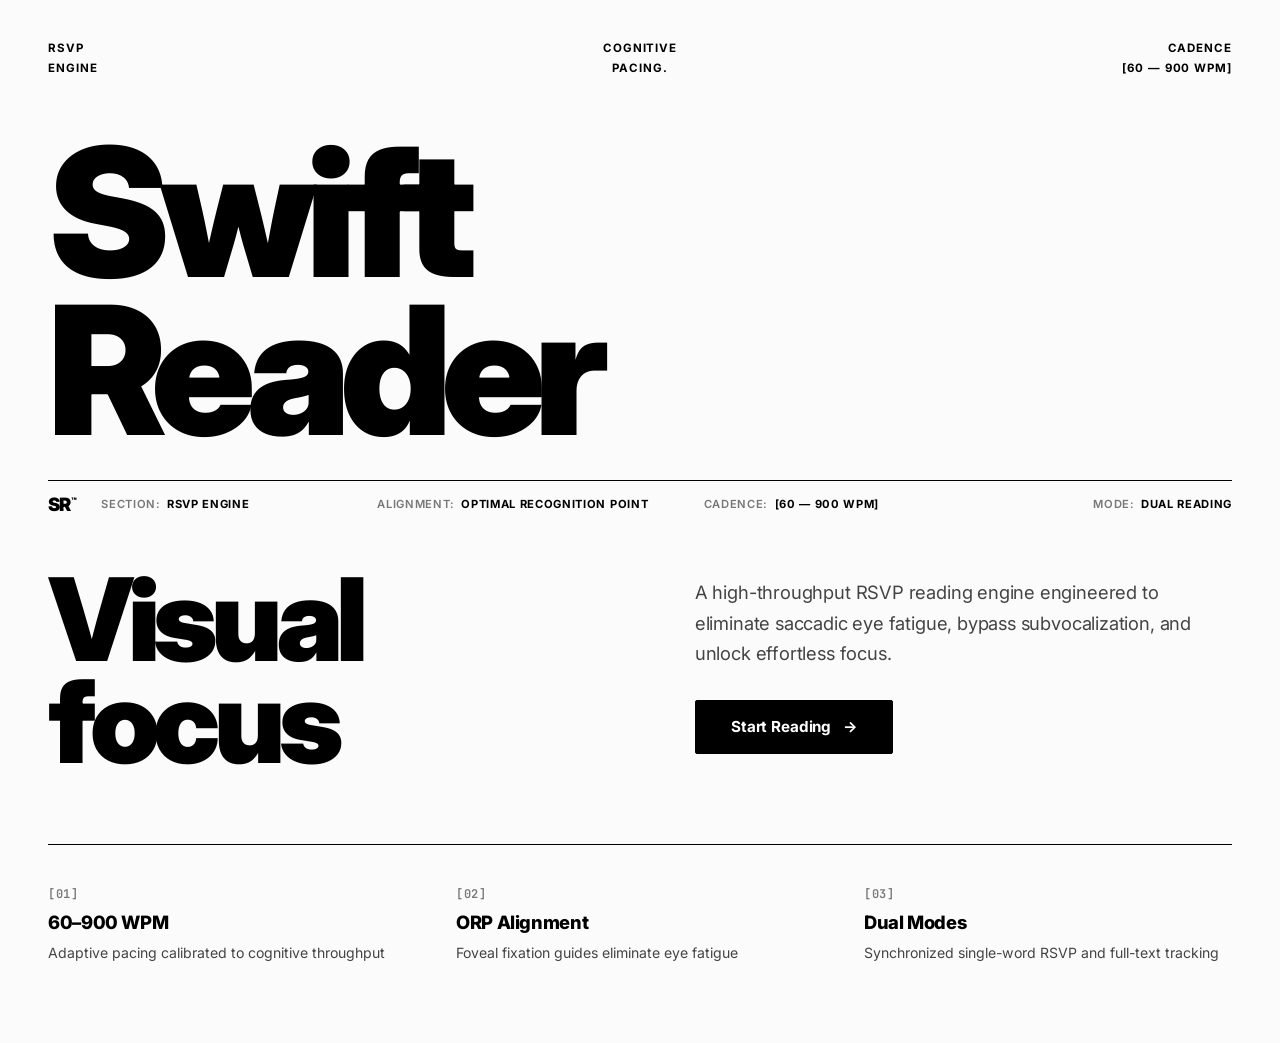
==== commit 80b1479d: "Adapt Swift Reader to Swiss-style editorial brutalism (black on off-white)" ====
--- a/Projects/Swift Reader/index.html
+++ b/Projects/Swift Reader/index.html
@@ -6,63 +6,108 @@
   <title>Swift Reader — High-Throughput RSVP Speed Reader</title>
   <link rel="preconnect" href="https://fonts.googleapis.com">
   <link rel="preconnect" href="https://fonts.gstatic.com" crossorigin>
-  <link href="https://fonts.googleapis.com/css2?family=Inter:wght@400;500;600;700;800&family=JetBrains+Mono:wght@400;500;600&display=swap" rel="stylesheet">
+  <link href="https://fonts.googleapis.com/css2?family=Inter:wght@400;500;600;700;800;900&family=JetBrains+Mono:wght@400;500;600;700&display=swap" rel="stylesheet">
   <link rel="stylesheet" href="style.css">
 </head>
-<body>
-  <!-- Ambient Luminous Glow Orbs & Backdrop -->
-  <div class="ambient-backdrop">
-    <div class="ambient-orb ambient-orb-1"></div>
-    <div class="ambient-orb ambient-orb-2"></div>
-    <div class="ambient-orb ambient-orb-3"></div>
-    <div class="ambient-mesh"></div>
-  </div>
+<body class="editorial-body">
 
-  <!-- Main Hero Frame -->
-  <header class="hero-section">
-    <div class="hero-card">
-      <!-- Status Badge -->
-      <div class="hero-badge-container">
-        <div class="hero-badge">
-          <span class="status-dot"></span>
-          <span>RSVP Reading Engine</span>
-        </div>
+  <!-- Top Utility Navigation Grid -->
+  <nav class="top-utility-grid" aria-label="Page utilities">
+    <div class="utility-col utility-left">
+      <span>RSVP</span>
+      <span>ENGINE</span>
+    </div>
+    <div class="utility-col utility-mid">
+      <span>COGNITIVE</span>
+      <span>PACING.</span>
+    </div>
+    <div class="utility-col utility-right">
+      <span>CADENCE</span>
+      <span>[60 — 900 WPM]</span>
+    </div>
+  </nav>
+
+  <!-- Primary Colossal Section -->
+  <header class="colossal-hero-section">
+    <div class="colossal-title-wrapper">
+      <h1 class="colossal-title">
+        <span class="title-row">Swift</span>
+        <span class="title-row">Reader</span>
+      </h1>
+    </div>
+  </header>
+
+  <!-- Razor-Thin Full-Width Divider Line -->
+  <div class="hairline-divider" role="separator"></div>
+
+  <!-- Microscopic Structured Metadata Row -->
+  <section class="metadata-grid" aria-label="System metadata">
+    <div class="meta-col meta-brand">
+      <span class="brand-mark">SR<sup>™</sup></span>
+    </div>
+    <div class="meta-col">
+      <span class="meta-label">SECTION:</span>
+      <span class="meta-val">RSVP ENGINE</span>
+    </div>
+    <div class="meta-col">
+      <span class="meta-label">ALIGNMENT:</span>
+      <span class="meta-val">OPTIMAL RECOGNITION POINT</span>
+    </div>
+    <div class="meta-col">
+      <span class="meta-label">CADENCE:</span>
+      <span class="meta-val">[60 — 900 WPM]</span>
+    </div>
+    <div class="meta-col meta-right">
+      <span class="meta-label">MODE:</span>
+      <span class="meta-val">DUAL READING</span>
+    </div>
+  </section>
+
+  <!-- Lower Section: Secondary Heading & Features -->
+  <main class="lower-editorial-section">
+    <div class="lower-layout">
+      <!-- Colossal Secondary Staggered Heading -->
+      <div class="secondary-heading-block">
+        <h2 class="secondary-title">
+          <span class="title-row">Visual</span>
+          <span class="title-row">focus</span>
+        </h2>
       </div>
 
-      <!-- Modern Linear-Style Typography -->
-      <h1 class="hero-title">Read faster.<br><span class="text-gradient">Retain more.</span></h1>
+      <!-- Description and Actions -->
+      <div class="editorial-content-block">
+        <p class="hero-description">
+          A high-throughput RSVP reading engine engineered to eliminate saccadic eye fatigue, bypass subvocalization, and unlock effortless focus.
+        </p>
 
-      <p class="hero-description">
-        A high-throughput RSVP reading engine engineered to eliminate saccadic eye fatigue, bypass subvocalization, and unlock effortless focus.
-      </p>
-
-      <!-- Minimalist CTA Button -->
-      <div class="hero-actions">
-        <a href="reader.html" class="hero-cta-btn glass-btn">
-          <span>Start Reading</span>
-          <span class="arrow">→</span>
-        </a>
-      </div>
-
-      <!-- Feature Cards Grid (Zero Emojis, Minimalist) -->
-      <div class="features-grid">
-        <div class="feature-card">
-          <span class="feature-index">01</span>
-          <div class="feature-title">60–900 WPM</div>
-          <div class="feature-desc">Adaptive pacing calibrated to cognitive throughput</div>
-        </div>
-        <div class="feature-card">
-          <span class="feature-index">02</span>
-          <div class="feature-title">ORP Alignment</div>
-          <div class="feature-desc">Foveal fixation guides eliminate eye fatigue</div>
-        </div>
-        <div class="feature-card">
-          <span class="feature-index">03</span>
-          <div class="feature-title">Dual Modes</div>
-          <div class="feature-desc">Synchronized single-word RSVP and full-text tracking</div>
+        <div class="hero-actions">
+          <a href="reader.html" class="editorial-cta-btn">
+            <span>Start Reading</span>
+            <span class="arrow">→</span>
+          </a>
         </div>
       </div>
     </div>
-  </header>
+
+    <!-- Editorial Feature Grid -->
+    <div class="features-grid">
+      <article class="feature-card">
+        <span class="feature-index">[01]</span>
+        <h3 class="feature-title">60–900 WPM</h3>
+        <p class="feature-desc">Adaptive pacing calibrated to cognitive throughput</p>
+      </article>
+      <article class="feature-card">
+        <span class="feature-index">[02]</span>
+        <h3 class="feature-title">ORP Alignment</h3>
+        <p class="feature-desc">Foveal fixation guides eliminate eye fatigue</p>
+      </article>
+      <article class="feature-card">
+        <span class="feature-index">[03]</span>
+        <h3 class="feature-title">Dual Modes</h3>
+        <p class="feature-desc">Synchronized single-word RSVP and full-text tracking</p>
+      </article>
+    </div>
+  </main>
+
 </body>
 </html>
--- a/Projects/Swift Reader/style.css
+++ b/Projects/Swift Reader/style.css
@@ -1,33 +1,31 @@
 /* ==========================================================================
-   SWIFT READER // PURE MODERN GLASSMORPHISM DESIGN SYSTEM
-   Dominant pitch black & obsidian glass with crisp icy white typography
-   and focused optical blue highlights in essential reading zones.
+   SWIFT READER // SWISS-STYLE EDITORIAL BRUTALISM DESIGN SYSTEM
+   Stark monochromatic black on off-white canvas, colossal display typography,
+   razor-thin hairline divider rules, and microscopic structured grid metadata.
    ========================================================================== */
 
 :root {
-  /* Dominant Pure Pitch Black Canvas Palette */
-  --bg-abyss: #000000;
-  --bg-charcoal: #0a0a0a;
-  --bg-surface: #121212;
+  /* Stark Monochromatic Paper Palette */
+  --bg-canvas: #fbfbfb;
+  --bg-surface: #ffffff;
+  --bg-subtle: #f3f3f3;
+  --bg-hover: #ebebeb;
+
+  /* Ink & Typography */
+  --ink-primary: #000000;
+  --ink-secondary: #444444;
+  --ink-dim: #777777;
+  --ink-faint: #999999;
   
-  /* Obsidian Glassmorphism Tokens - Pure Neutral Monochrome */
-  --glass-surface: rgba(12, 12, 12, 0.78);
-  --glass-surface-hover: rgba(22, 22, 22, 0.88);
-  --glass-surface-active: rgba(30, 30, 30, 0.95);
-  --glass-border: rgba(255, 255, 255, 0.1);
-  --glass-border-light: rgba(255, 255, 255, 0.2);
-  --glass-border-glow: rgba(255, 255, 255, 0.35);
-  --glass-specular: inset 0 1px 1px 0 rgba(255, 255, 255, 0.2);
-  --glass-shadow: 0 24px 60px -10px rgba(0, 0, 0, 0.95);
-
-  /* Typography Colors: Pure Neutral White & Grayscale */
-  --text-icy: #ffffff;
-  --text-bright: #ffffff;
-  --text-dim: #a3a3a3;
-  --text-muted: #737373;
-  --text-cyan: #38bdf8;
-
-  /* Modern Sans-Serif Typography Stack */
+  /* Hairline Divider Rules */
+  --hairline: 1px solid #000000;
+  --hairline-faint: 1px solid rgba(0, 0, 0, 0.12);
+  --hairline-mid: 1px solid rgba(0, 0, 0, 0.28);
+
+  /* Focal Accent (High-legibility Cobalt for Foveal Fixation) */
+  --accent-foveal: #0044ee;
+
+  /* Typography Stack */
   --font-main: 'Inter', system-ui, -apple-system, BlinkMacSystemFont, 'Segoe UI', Roboto, 'Helvetica Neue', Arial, sans-serif;
   --font-mono: 'JetBrains Mono', 'Cascadia Code', Consolas, monospace;
 }
@@ -43,21 +41,21 @@
 }
 
 *:focus-visible {
-  outline: 2px solid rgba(255, 255, 255, 0.4);
+  outline: 2px solid #000000;
   outline-offset: 2px;
 }
 
 html {
   scroll-behavior: smooth;
-  background-color: var(--bg-abyss);
+  background-color: var(--bg-canvas);
 }
 
 body {
   font-family: var(--font-main);
-  background-color: var(--bg-abyss);
-  color: var(--text-icy);
+  background-color: var(--bg-canvas);
+  color: var(--ink-primary);
   min-height: 100vh;
-  line-height: 1.6;
+  line-height: 1.5;
   position: relative;
   overflow-x: hidden;
   -webkit-font-smoothing: antialiased;
@@ -76,361 +74,297 @@
   border: 0;
 }
 
+/* Hidden Ambient Elements (Replaced by Clean Flat Paper Canvas) */
+.ambient-backdrop {
+  display: none;
+}
+
 /* ==========================================================================
-   Ambient Luminous Background (Monochrome Depth)
+   LANDING PAGE (index.html) // SWISS EDITORIAL HERO
    ========================================================================== */
-.ambient-backdrop {
-  position: fixed;
-  inset: 0;
-  pointer-events: none;
-  z-index: 0;
+.editorial-body {
+  padding: 2.5rem 3rem 5rem;
+  max-width: 1440px;
+  margin: 0 auto;
+}
+
+/* Top Utility Navigation Grid */
+.top-utility-grid {
+  display: grid;
+  grid-template-columns: 1fr 1fr 1fr;
+  align-items: start;
+  margin-bottom: 3.5rem;
+  font-family: var(--font-main);
+  font-size: 0.72rem;
+  font-weight: 700;
+  letter-spacing: 0.08em;
+  text-transform: uppercase;
+  color: var(--ink-primary);
+}
+
+.utility-col {
+  display: flex;
+  flex-direction: column;
+  gap: 0.15rem;
+}
+
+.utility-left {
+  text-align: left;
+}
+
+.utility-mid {
+  text-align: center;
+}
+
+.utility-right {
+  text-align: right;
+}
+
+/* Colossal Primary Title Section */
+.colossal-hero-section {
+  margin-bottom: 2rem;
+}
+
+.colossal-title-wrapper {
+  width: 100%;
+}
+
+.colossal-title {
+  display: flex;
+  flex-direction: column;
+  font-size: clamp(4.5rem, 14vw, 13rem);
+  font-weight: 900;
+  line-height: 0.88;
+  letter-spacing: -0.06em;
+  color: var(--ink-primary);
+  text-transform: none;
+  user-select: none;
+}
+
+.colossal-title .title-row {
+  display: block;
+}
+
+/* Razor-Thin Hairline Divider Line */
+.hairline-divider {
+  width: 100%;
+  height: 1px;
+  background-color: var(--ink-primary);
+  margin: 0;
+}
+
+/* Microscopic Structured Metadata Row */
+.metadata-grid {
+  display: grid;
+  grid-template-columns: auto 1fr 1.2fr 1fr 1fr;
+  gap: 1.5rem;
+  align-items: center;
+  padding: 0.85rem 0 3.5rem;
+  font-size: 0.7rem;
+  font-weight: 700;
+  letter-spacing: 0.06em;
+  text-transform: uppercase;
+}
+
+.meta-brand .brand-mark {
+  font-weight: 900;
+  font-size: 1.15rem;
+  letter-spacing: -0.05em;
+  line-height: 1;
+  display: inline-block;
+}
+
+.meta-brand .brand-mark sup {
+  font-size: 0.55rem;
+  letter-spacing: 0;
+  margin-left: 1px;
+}
+
+.meta-col {
+  display: flex;
+  align-items: baseline;
+  gap: 0.4rem;
+  white-space: nowrap;
+}
+
+.meta-label {
+  color: var(--ink-dim);
+  font-weight: 600;
+}
+
+.meta-val {
+  color: var(--ink-primary);
+}
+
+.meta-right {
+  justify-content: flex-end;
+}
+
+/* Lower Section: Secondary Heading & Features */
+.lower-editorial-section {
+  display: flex;
+  flex-direction: column;
+  gap: 4.5rem;
+}
+
+.lower-layout {
+  display: grid;
+  grid-template-columns: 1.1fr 1fr;
+  gap: 3.5rem;
+  align-items: start;
+}
+
+.secondary-heading-block {
   overflow: hidden;
 }
 
-.ambient-orb {
-  position: absolute;
-  border-radius: 50%;
-  filter: blur(100px);
-  opacity: 0.6;
-}
-
-.ambient-orb-1 {
-  top: -15%;
-  left: 25%;
-  width: 600px;
-  height: 600px;
-  background: radial-gradient(circle, rgba(255, 255, 255, 0.03) 0%, transparent 70%);
-}
-
-.ambient-orb-2 {
-  bottom: 0%;
-  right: 15%;
-  width: 650px;
-  height: 650px;
-  background: radial-gradient(circle, rgba(255, 255, 255, 0.02) 0%, transparent 70%);
-}
-
-.ambient-orb-3 {
-  display: none;
-}
-
-.ambient-mesh {
-  position: absolute;
-  inset: 0;
-  background-image: 
-    linear-gradient(rgba(255, 255, 255, 0.015) 1px, transparent 1px),
-    linear-gradient(90deg, rgba(255, 255, 255, 0.015) 1px, transparent 1px);
-  background-size: 40px 40px;
-}
-
-/* ==========================================================================
-   Shared Heavy Glassmorphism Panel
-   ========================================================================== */
-.glass-panel {
-  background: var(--glass-surface);
-  backdrop-filter: blur(24px);
-  -webkit-backdrop-filter: blur(24px);
-  border: 1px solid var(--glass-border);
-  border-top: 1px solid var(--glass-border-light);
-  box-shadow: var(--glass-specular), var(--glass-shadow);
-  border-radius: 20px;
-  position: relative;
-  transition: border-color 0.3s ease, box-shadow 0.3s ease;
-}
-
-/* ==========================================================================
-   Modern Glass Buttons & Interactive Controls
-   ========================================================================== */
-.glass-btn {
+.secondary-title {
+  display: flex;
+  flex-direction: column;
+  font-size: clamp(3.2rem, 9vw, 8rem);
+  font-weight: 900;
+  line-height: 0.88;
+  letter-spacing: -0.055em;
+  color: var(--ink-primary);
+}
+
+.editorial-content-block {
+  display: flex;
+  flex-direction: column;
+  gap: 2rem;
+  padding-top: 0.5rem;
+  max-width: 520px;
+}
+
+.hero-description {
+  font-size: 1.15rem;
+  line-height: 1.65;
+  color: var(--ink-secondary);
+  font-weight: 400;
+  letter-spacing: -0.01em;
+}
+
+/* Stark Swiss Action Button */
+.editorial-cta-btn {
   display: inline-flex;
   align-items: center;
   justify-content: center;
-  gap: 0.5rem;
-  font-family: var(--font-main);
-  font-size: 0.88rem;
-  font-weight: 500;
-  color: var(--text-icy);
-  background: rgba(255, 255, 255, 0.05);
-  backdrop-filter: blur(16px);
-  -webkit-backdrop-filter: blur(16px);
-  border: 1px solid var(--glass-border);
-  border-top: 1px solid var(--glass-border-light);
-  box-shadow: 0 4px 14px rgba(0, 0, 0, 0.25), inset 0 1px 0 rgba(255, 255, 255, 0.15);
-  border-radius: 12px;
-  padding: 0.55rem 1.15rem;
-  text-decoration: none;
-  cursor: pointer;
-  outline: none;
-  transition: all 0.22s cubic-bezier(0.16, 1, 0.3, 1);
-  user-select: none;
-}
-
-.glass-btn:hover {
-  background: rgba(255, 255, 255, 0.12);
-  border-color: rgba(255, 255, 255, 0.3);
+  gap: 0.75rem;
+  align-self: flex-start;
+  padding: 0.9rem 2.2rem;
+  background-color: var(--ink-primary);
   color: #ffffff;
-  box-shadow: 0 6px 20px rgba(0, 0, 0, 0.5), inset 0 1px 0 rgba(255, 255, 255, 0.35);
-  transform: translateY(-2px);
-}
-
-.glass-btn:active {
-  transform: translateY(0) scale(0.98);
-  box-shadow: 0 2px 8px rgba(0, 0, 0, 0.4);
-}
-
-/* Primary Solid Icy White Button (Play / Action) */
-.glass-btn-primary {
-  display: inline-flex;
-  align-items: center;
-  justify-content: center;
-  gap: 0.5rem;
+  border: 1px solid var(--ink-primary);
+  border-radius: 2px;
   font-family: var(--font-main);
   font-size: 0.95rem;
-  font-weight: 600;
-  color: #000000;
-  background: #ffffff;
-  border: 1px solid rgba(255, 255, 255, 0.95);
-  border-top: 1px solid #ffffff;
-  box-shadow: 0 4px 20px rgba(255, 255, 255, 0.22), 0 2px 8px rgba(0, 0, 0, 0.6);
-  border-radius: 12px;
-  padding: 0.65rem 1.85rem;
-  cursor: pointer;
-  transition: all 0.22s cubic-bezier(0.16, 1, 0.3, 1);
-  user-select: none;
-}
-
-.glass-btn-primary:hover {
-  background: #e5e5e5;
-  box-shadow: 0 6px 28px rgba(255, 255, 255, 0.35), 0 2px 8px rgba(0, 0, 0, 0.6);
-  transform: translateY(-2px);
-}
-
-.glass-btn-primary:active {
-  transform: translateY(0) scale(0.98);
-}
-
-/* Pill Badges */
-.glass-pill {
-  display: inline-flex;
-  align-items: center;
-  gap: 0.5rem;
-  font-size: 0.78rem;
-  font-weight: 500;
-  color: var(--text-dim);
-  background: rgba(255, 255, 255, 0.04);
-  backdrop-filter: blur(12px);
-  -webkit-backdrop-filter: blur(12px);
-  border: 1px solid rgba(255, 255, 255, 0.08);
-  border-radius: 9999px;
-  padding: 0.3rem 0.85rem;
-}
-
-/* ==========================================================================
-   Landing Page (index.html)
-   ========================================================================== */
-.hero-section {
-  position: relative;
-  z-index: 1;
-  display: flex;
-  justify-content: center;
-  align-items: center;
-  min-height: 100vh;
-  padding: 3rem 1.5rem;
-}
-
-.hero-card {
-  max-width: 860px;
-  width: 100%;
-  padding: 3.5rem 3rem;
-  text-align: center;
-  background: transparent;
-  backdrop-filter: none;
-  -webkit-backdrop-filter: none;
-  border: none;
-  border-top: none;
-  outline: none;
-  box-shadow: none;
-}
-
-.hero-badge-container {
-  display: flex;
-  justify-content: center;
-  margin-bottom: 1.75rem;
-}
-
-.hero-badge {
-  display: inline-flex;
-  align-items: center;
-  gap: 0.5rem;
-  font-size: 0.82rem;
-  font-weight: 500;
-  color: #ffffff;
-  background: rgba(255, 255, 255, 0.04);
-  border: 1px solid rgba(255, 255, 255, 0.14);
-  border-radius: 9999px;
-  padding: 0.35rem 1rem;
-  box-shadow: 0 2px 10px rgba(0, 0, 0, 0.5);
-}
-
-.status-dot {
-  width: 7px;
-  height: 7px;
-  background-color: var(--text-cyan);
-  border-radius: 50%;
-  box-shadow: 0 0 10px var(--text-cyan);
-  display: inline-block;
-  animation: pulseDot 2.4s infinite ease-in-out;
-}
-
-@keyframes pulseDot {
-  0%, 100% { opacity: 1; transform: scale(1); }
-  50% { opacity: 0.35; transform: scale(0.8); }
-}
-
-.hero-title {
-  font-size: clamp(3rem, 7vw, 4.85rem);
-  font-weight: 800;
-  letter-spacing: -0.045em;
-  line-height: 1.06;
-  color: var(--text-bright);
-  margin-bottom: 1.6rem;
-}
-
-.text-gradient {
-  background: linear-gradient(180deg, #ffffff 18%, rgba(255, 255, 255, 0.35) 100%);
-  -webkit-background-clip: text;
-  -webkit-text-fill-color: transparent;
-  display: inline-block;
-}
-
-.hero-description {
-  font-size: clamp(1.05rem, 1.8vw, 1.22rem);
-  color: var(--text-dim);
-  line-height: 1.65;
-  max-width: 660px;
-  margin: 0 auto 2.85rem;
-  font-weight: 400;
-  letter-spacing: -0.012em;
-}
-
-.hero-actions {
-  display: flex;
-  justify-content: center;
-  margin-bottom: 3rem;
-}
-
-.hero-cta-btn {
-  font-size: 1.05rem;
-  font-weight: 600;
-  padding: 0.9rem 2.5rem;
-  border-radius: 9999px;
-  color: #000000;
-  background: #ffffff;
-  border: 1px solid rgba(255, 255, 255, 0.9);
-  box-shadow: 0 10px 30px rgba(255, 255, 255, 0.22), 0 4px 12px rgba(0, 0, 0, 0.6);
-}
-
-.hero-cta-btn:hover {
-  background: #e5e5e5;
-  box-shadow: 0 12px 40px rgba(255, 255, 255, 0.35), 0 4px 12px rgba(0, 0, 0, 0.6);
-  transform: translateY(-2px);
-  color: #000000;
-}
-
-.hero-cta-btn .arrow {
+  font-weight: 700;
+  letter-spacing: -0.01em;
+  text-decoration: none;
+  cursor: pointer;
+  transition: background-color 0.2s ease, color 0.2s ease;
+}
+
+.editorial-cta-btn:hover {
+  background-color: #ffffff;
+  color: var(--ink-primary);
+}
+
+.editorial-cta-btn .arrow {
   transition: transform 0.2s ease;
-  display: inline-block;
-}
-
-.hero-cta-btn:hover .arrow {
+}
+
+.editorial-cta-btn:hover .arrow {
   transform: translateX(4px);
 }
 
-/* Feature Cards Grid */
+/* Features Grid (Stark Swiss Columns) */
 .features-grid {
   display: grid;
   grid-template-columns: repeat(3, 1fr);
-  gap: 1.25rem;
-  border-top: none;
-  padding-top: 2.25rem;
+  gap: 2.5rem;
+  border-top: var(--hairline);
+  padding-top: 2.5rem;
 }
 
 .feature-card {
-  padding: 1.5rem 1.25rem;
-  border-radius: 14px;
-  background: rgba(255, 255, 255, 0.02);
-  border: 1px solid rgba(255, 255, 255, 0.05);
-  text-align: center;
-  transition: background-color 0.2s ease, border-color 0.2s ease;
-}
-
-.feature-card:hover {
-  background: rgba(255, 255, 255, 0.04);
-  border-color: rgba(255, 255, 255, 0.14);
+  display: flex;
+  flex-direction: column;
+  gap: 0.35rem;
 }
 
 .feature-index {
   font-family: var(--font-mono);
-  font-size: 0.72rem;
-  font-weight: 500;
-  color: var(--text-muted);
-  letter-spacing: 0.08em;
-  margin-bottom: 0.5rem;
+  font-size: 0.75rem;
+  font-weight: 600;
+  color: var(--ink-dim);
+  letter-spacing: 0.06em;
   display: block;
 }
 
 .feature-title {
-  font-size: 0.95rem;
-  font-weight: 600;
-  color: var(--text-bright);
-  margin-bottom: 0.3rem;
-  letter-spacing: -0.01em;
+  font-size: 1.15rem;
+  font-weight: 800;
+  letter-spacing: -0.02em;
+  color: var(--ink-primary);
 }
 
 .feature-desc {
-  font-size: 0.8rem;
-  color: var(--text-dim);
-  line-height: 1.45;
+  font-size: 0.88rem;
+  color: var(--ink-secondary);
+  line-height: 1.5;
 }
 
 /* ==========================================================================
-   Reader Header & Navigation (reader.html)
+   READER COCKPIT (reader.html) // SWISS BRUTALIST READING WORKSPACE
    ========================================================================== */
 .app-header {
   position: sticky;
   top: 0;
   z-index: 100;
-  padding: 0.9rem 1.75rem;
-  border-radius: 0 0 20px 20px;
-  border-top: none;
-  background: rgba(10, 10, 10, 0.88);
+  background-color: var(--bg-canvas);
+  border-bottom: var(--hairline);
+  padding: 0.85rem 2rem;
 }
 
 .header-container {
-  max-width: 1100px;
+  max-width: 1200px;
   margin: 0 auto;
   display: flex;
   justify-content: space-between;
   align-items: center;
-  gap: 1.25rem;
+  gap: 1.5rem;
 }
 
 .header-left {
   display: flex;
   align-items: center;
-  gap: 1.25rem;
+  gap: 1.5rem;
 }
 
 .back-link {
-  border-radius: 9999px;
-  padding: 0.45rem 1rem;
-  font-size: 0.85rem;
+  font-family: var(--font-main);
+  font-size: 0.82rem;
+  font-weight: 700;
+  letter-spacing: 0.04em;
+  text-transform: uppercase;
+  color: var(--ink-primary);
+  text-decoration: none;
+  padding: 0.45rem 0.9rem;
+  border: var(--hairline);
+  border-radius: 2px;
+  transition: background-color 0.15s ease, color 0.15s ease;
+}
+
+.back-link:hover {
+  background-color: var(--ink-primary);
+  color: #ffffff;
 }
 
 .doc-info {
   display: flex;
   flex-direction: column;
-  gap: 0.2rem;
+  gap: 0.15rem;
 }
 
 .doc-title-row {
@@ -440,55 +374,111 @@
 }
 
 .doc-badge {
-  font-size: 0.7rem;
-  font-weight: 600;
+  font-size: 0.68rem;
+  font-weight: 700;
   color: #ffffff;
-  background: rgba(255, 255, 255, 0.06);
-  border: 1px solid rgba(255, 255, 255, 0.15);
+  background-color: var(--ink-primary);
   padding: 0.15rem 0.55rem;
-  border-radius: 9999px;
+  border-radius: 2px;
+  text-transform: uppercase;
+  letter-spacing: 0.05em;
+}
+
+.doc-title {
+  font-size: 1rem;
+  font-weight: 800;
+  color: var(--ink-primary);
+  letter-spacing: -0.02em;
+}
+
+.reading-stats {
+  font-family: var(--font-mono);
+  font-size: 0.72rem;
+  color: var(--ink-dim);
+  font-weight: 500;
   text-transform: uppercase;
   letter-spacing: 0.04em;
 }
 
-.doc-title {
-  font-size: 0.98rem;
-  font-weight: 600;
-  color: var(--text-bright);
-  letter-spacing: -0.01em;
-}
-
-.reading-stats {
-  font-size: 0.78rem;
-  color: var(--text-dim);
-}
-
 .header-right {
   display: flex;
   align-items: center;
-  gap: 0.65rem;
+  gap: 0.75rem;
+}
+
+/* Swiss Hairline Buttons */
+.glass-btn {
+  display: inline-flex;
+  align-items: center;
+  justify-content: center;
+  gap: 0.45rem;
+  font-family: var(--font-main);
+  font-size: 0.82rem;
+  font-weight: 700;
+  letter-spacing: 0.03em;
+  text-transform: uppercase;
+  color: var(--ink-primary);
+  background-color: transparent;
+  border: var(--hairline);
+  border-radius: 2px;
+  padding: 0.5rem 1rem;
+  cursor: pointer;
+  transition: background-color 0.15s ease, color 0.15s ease;
+  user-select: none;
+}
+
+.glass-btn:hover {
+  background-color: var(--ink-primary);
+  color: #ffffff;
+}
+
+.glass-btn:active {
+  transform: scale(0.98);
 }
 
 .icon-btn.active {
-  border-color: rgba(255, 255, 255, 0.4);
+  background-color: var(--ink-primary);
   color: #ffffff;
-  background: rgba(255, 255, 255, 0.14);
-  box-shadow: 0 2px 10px rgba(0, 0, 0, 0.5), inset 0 1px 0 rgba(255, 255, 255, 0.2);
+}
+
+/* Primary Action Button */
+.glass-btn-primary {
+  display: inline-flex;
+  align-items: center;
+  justify-content: center;
+  gap: 0.5rem;
+  font-family: var(--font-main);
+  font-size: 0.9rem;
+  font-weight: 800;
+  letter-spacing: 0.02em;
+  text-transform: uppercase;
+  color: #ffffff;
+  background-color: var(--ink-primary);
+  border: var(--hairline);
+  border-radius: 2px;
+  padding: 0.65rem 1.85rem;
+  cursor: pointer;
+  transition: background-color 0.15s ease, color 0.15s ease;
+}
+
+.glass-btn-primary:hover {
+  background-color: #ffffff;
+  color: var(--ink-primary);
 }
 
 /* ==========================================================================
-   Collapsible Source Text Drawer
+   Collapsible Source Text Drawer (Swiss Brutalist)
    ========================================================================== */
 .source-panel-container {
-  position: relative;
-  z-index: 10;
-  max-width: 1100px;
-  margin: 1.25rem auto 0;
+  max-width: 1000px;
+  margin: 1.5rem auto 0;
   padding: 0 1.5rem;
 }
 
 .source-collapsible {
-  border-radius: 18px;
+  background-color: var(--bg-surface);
+  border: var(--hairline);
+  border-radius: 2px;
   overflow: hidden;
 }
 
@@ -497,27 +487,22 @@
   display: flex;
   justify-content: space-between;
   align-items: center;
-  padding: 0.85rem 1.5rem;
+  padding: 0.9rem 1.4rem;
   background: transparent;
   cursor: pointer;
   user-select: none;
   font-family: var(--font-main);
-  font-size: 0.9rem;
-  font-weight: 500;
-  color: var(--text-bright);
+  font-size: 0.85rem;
+  font-weight: 700;
+  letter-spacing: 0.04em;
+  text-transform: uppercase;
+  color: var(--ink-primary);
   border: none;
-  outline: none;
   text-align: left;
-  transition: background-color 0.2s ease;
-}
-
-.source-summary:focus,
-.source-summary:focus-visible {
-  outline: none;
 }
 
 .source-summary:hover {
-  background: rgba(255, 255, 255, 0.03);
+  background-color: var(--bg-subtle);
 }
 
 .summary-label {
@@ -528,14 +513,8 @@
 
 .summary-chevron {
   display: inline-block;
-  color: var(--text-dim);
-  font-size: 0.8rem;
-  transition: transform 0.25s cubic-bezier(0.16, 1, 0.3, 1), color 0.2s ease;
-}
-
-.source-summary:hover .summary-chevron,
-.source-collapsible.open .summary-chevron {
-  color: #ffffff;
+  font-size: 0.75rem;
+  transition: transform 0.2s ease;
 }
 
 .source-collapsible.open .summary-chevron {
@@ -543,13 +522,13 @@
 }
 
 .word-count-badge {
-  font-size: 0.75rem;
-  font-weight: 500;
-  color: var(--text-dim);
-  background: rgba(255, 255, 255, 0.05);
-  padding: 0.2rem 0.65rem;
-  border-radius: 9999px;
-  border: 1px solid rgba(255, 255, 255, 0.08);
+  font-family: var(--font-mono);
+  font-size: 0.72rem;
+  font-weight: 600;
+  color: var(--ink-dim);
+  border: 1px solid var(--hairline-faint);
+  padding: 0.15rem 0.55rem;
+  border-radius: 2px;
 }
 
 .source-body-wrapper {
@@ -564,35 +543,34 @@
 
 .source-body-content {
   overflow: hidden;
-  padding: 0 1.5rem;
+  padding: 0 1.4rem;
   opacity: 0;
-  transition: opacity 0.2s ease, padding 0.25s ease;
+  transition: opacity 0.2s ease;
 }
 
 .source-collapsible.open .source-body-content {
-  padding: 0.5rem 1.5rem 1.25rem;
+  padding: 0.75rem 1.4rem 1.25rem;
   opacity: 1;
-  border-top: 1px solid rgba(255, 255, 255, 0.06);
+  border-top: var(--hairline-faint);
 }
 
 #text-input {
   width: 100%;
-  font-family: var(--font-main);
-  font-size: 0.92rem;
+  font-family: var(--font-mono);
+  font-size: 0.88rem;
   line-height: 1.6;
   padding: 1rem;
-  background: rgba(8, 8, 8, 0.85);
-  color: var(--text-icy);
-  border: 1px solid rgba(255, 255, 255, 0.1);
-  border-radius: 12px;
+  background-color: #ffffff;
+  color: var(--ink-primary);
+  border: var(--hairline);
+  border-radius: 2px;
   outline: none;
   resize: vertical;
-  transition: border-color 0.2s ease, box-shadow 0.2s ease;
 }
 
 #text-input:focus {
-  border-color: rgba(255, 255, 255, 0.35);
-  box-shadow: 0 0 16px rgba(255, 255, 255, 0.1);
+  border-color: var(--ink-primary);
+  box-shadow: 0 0 0 1px var(--ink-primary);
 }
 
 .source-actions {
@@ -604,38 +582,23 @@
 }
 
 /* ==========================================================================
-   Main Workspace & Mode Switch Transition
+   Reading Workspace & Mode Views
    ========================================================================== */
 .reading-workspace {
-  position: relative;
-  z-index: 1;
-  max-width: 1100px;
+  max-width: 1000px;
   margin: 0 auto;
-  padding: 2.25rem 1.5rem;
-  transition: opacity 0.25s ease-out, transform 0.25s ease-out;
-  opacity: 1;
-  transform: translateY(0);
+  padding: 3rem 1.5rem;
+  transition: opacity 0.2s ease-out;
 }
 
 .reading-workspace.fade-out {
   opacity: 0;
-  transform: translateY(4px);
-}
-
-/* Mode Display Toggling */
-body.mode-rsvp #rsvp-view {
-  display: flex;
-}
-body.mode-rsvp #fulltext-view {
-  display: none;
-}
-
-body.mode-fulltext #rsvp-view {
-  display: none;
-}
-body.mode-fulltext #fulltext-view {
-  display: flex;
-}
+}
+
+body.mode-rsvp #rsvp-view { display: flex; }
+body.mode-rsvp #fulltext-view { display: none; }
+body.mode-fulltext #rsvp-view { display: none; }
+body.mode-fulltext #fulltext-view { display: flex; }
 
 /* ==========================================================================
    MODE 1: RSVP SINGLE-WORD VIEW
@@ -643,48 +606,46 @@
 .rsvp-view {
   flex-direction: column;
   align-items: center;
-  gap: 2rem;
-}
-
-/* Central Frosted RSVP Card */
+  gap: 2.25rem;
+}
+
+/* Stark Swiss RSVP Card */
 .rsvp-card {
   width: 100%;
-  max-width: 780px;
-  height: 300px;
-  border-radius: 26px;
+  max-width: 820px;
+  height: 320px;
+  background-color: #ffffff;
+  border: var(--hairline);
+  border-radius: 2px;
   display: flex;
   align-items: center;
   justify-content: center;
   position: relative;
   user-select: none;
-  box-shadow: var(--glass-specular), 0 24px 60px -10px rgba(0, 0, 0, 0.95);
-}
-
-/* ORP Center Guide Ticks */
+}
+
+/* Precision ORP Center Guide Ticks */
 .orp-tick {
   position: absolute;
   left: 50%;
   width: 2px;
-  height: 16px;
-  background-color: var(--text-cyan);
-  opacity: 0.75;
-  box-shadow: 0 0 4px rgba(56, 189, 248, 0.25);
+  height: 18px;
+  background-color: var(--ink-primary);
   transform: translateX(-50%);
-  border-radius: 1px;
 }
 
 .orp-tick-top { top: 0; }
 .orp-tick-bottom { bottom: 0; }
 
-/* Large Word Display */
+/* Colossal RSVP Word Display */
 .rsvp-word-display {
   display: flex;
   justify-content: center;
   align-items: baseline;
-  font-size: clamp(3rem, 6vw, 4.8rem);
-  font-weight: 700;
-  letter-spacing: -0.02em;
-  color: var(--text-bright);
+  font-size: clamp(3.4rem, 7.5vw, 5.4rem);
+  font-weight: 800;
+  letter-spacing: -0.04em;
+  color: var(--ink-primary);
 }
 
 .orp-prefix {
@@ -693,11 +654,11 @@
 }
 
 .orp-anchor {
-  color: var(--text-cyan);
-  text-shadow: 0 0 6px rgba(56, 189, 248, 0.35);
+  color: var(--accent-foveal);
   display: inline-block;
   text-align: center;
   min-width: 0.65em;
+  font-weight: 900;
 }
 
 .orp-suffix {
@@ -707,16 +668,17 @@
 
 .rsvp-wpm-badge {
   position: absolute;
-  bottom: 16px;
-  right: 22px;
-  font-size: 0.78rem;
-  font-weight: 500;
-  color: var(--text-dim);
-  background: rgba(255, 255, 255, 0.04);
-  border: 1px solid rgba(255, 255, 255, 0.08);
-  padding: 0.25rem 0.75rem;
-  border-radius: 9999px;
-  backdrop-filter: blur(12px);
+  bottom: 14px;
+  right: 18px;
+  font-family: var(--font-mono);
+  font-size: 0.72rem;
+  font-weight: 700;
+  letter-spacing: 0.06em;
+  color: var(--ink-dim);
+  border: 1px solid var(--hairline-faint);
+  padding: 0.2rem 0.6rem;
+  border-radius: 2px;
+  background-color: #ffffff;
 }
 
 /* Playback Navigation Controls */
@@ -728,29 +690,31 @@
 }
 
 .playback-controls .nav-btn {
-  width: 48px;
-  height: 48px;
-  border-radius: 50%;
-  font-size: 1.1rem;
+  width: 46px;
+  height: 46px;
+  font-size: 1rem;
   padding: 0;
+  border-radius: 2px;
 }
 
 .playback-controls .play-btn {
-  min-width: 120px;
-  border-radius: 9999px;
-  font-size: 1rem;
+  min-width: 140px;
+  font-size: 0.95rem;
   padding: 0.75rem 2rem;
+  border-radius: 2px;
 }
 
 /* Speed Panel */
 .speed-panel {
   width: 100%;
-  max-width: 620px;
+  max-width: 660px;
   padding: 1.6rem 2rem;
   display: flex;
   flex-direction: column;
   gap: 1.25rem;
-  border-radius: 22px;
+  background-color: #ffffff;
+  border: var(--hairline);
+  border-radius: 2px;
 }
 
 .speed-panel-header {
@@ -760,19 +724,21 @@
 }
 
 .speed-title {
-  font-size: 0.9rem;
-  font-weight: 600;
-  color: var(--text-bright);
+  font-size: 0.85rem;
+  font-weight: 700;
+  letter-spacing: 0.04em;
+  text-transform: uppercase;
+  color: var(--ink-primary);
 }
 
 .speed-value-display {
-  font-size: 0.88rem;
-  font-weight: 600;
-  color: #ffffff;
-  background: rgba(255, 255, 255, 0.06);
-  border: 1px solid rgba(255, 255, 255, 0.15);
+  font-family: var(--font-mono);
+  font-size: 0.82rem;
+  font-weight: 700;
+  color: var(--ink-primary);
+  border: var(--hairline);
   padding: 0.2rem 0.65rem;
-  border-radius: 9999px;
+  border-radius: 2px;
 }
 
 .speed-slider-row {
@@ -782,42 +748,36 @@
 }
 
 .speed-step-btn {
-  width: 38px;
-  height: 38px;
-  border-radius: 50%;
-  font-size: 1.2rem;
+  width: 36px;
+  height: 36px;
+  font-size: 1.1rem;
   padding: 0;
   display: flex;
   align-items: center;
   justify-content: center;
-}
-
-/* Custom Sleek Glass Range Slider */
+  border-radius: 2px;
+}
+
+/* Flat Hairline Range Slider */
 .speed-slider {
   flex: 1;
   -webkit-appearance: none;
   appearance: none;
-  height: 6px;
-  background: rgba(255, 255, 255, 0.08);
-  border-radius: 9999px;
+  height: 2px;
+  background: var(--ink-primary);
   outline: none;
   cursor: pointer;
-  transition: background-color 0.2s ease;
-}
-
-.speed-slider:hover {
-  background: rgba(255, 255, 255, 0.12);
 }
 
 .speed-slider::-webkit-slider-thumb {
   -webkit-appearance: none;
   appearance: none;
-  width: 20px;
-  height: 20px;
-  background: #ffffff;
-  box-shadow: 0 2px 8px rgba(0, 0, 0, 0.6), 0 0 10px rgba(255, 255, 255, 0.35);
-  border: 2px solid #000000;
-  border-radius: 50%;
+  width: 18px;
+  height: 18px;
+  background: #000000;
+  border: 2px solid #ffffff;
+  box-shadow: 0 0 0 1px #000000;
+  border-radius: 2px;
   cursor: pointer;
   transition: transform 0.15s ease;
 }
@@ -827,20 +787,20 @@
 }
 
 .speed-slider::-moz-range-thumb {
-  width: 20px;
-  height: 20px;
-  background: #ffffff;
-  box-shadow: 0 2px 8px rgba(0, 0, 0, 0.6), 0 0 10px rgba(255, 255, 255, 0.35);
-  border: 2px solid #000000;
-  border-radius: 50%;
-  cursor: pointer;
-}
-
-/* Speed Preset Pills */
+  width: 18px;
+  height: 18px;
+  background: #000000;
+  border: 2px solid #ffffff;
+  box-shadow: 0 0 0 1px #000000;
+  border-radius: 2px;
+  cursor: pointer;
+}
+
+/* Speed Preset Buttons */
 .speed-presets-row {
   display: grid;
   grid-template-columns: repeat(5, 1fr);
-  gap: 0.6rem;
+  gap: 0.5rem;
 }
 
 .preset-btn {
@@ -848,28 +808,40 @@
   flex-direction: column;
   align-items: center;
   padding: 0.55rem 0.35rem;
-  border-radius: 12px;
+  border: var(--hairline-faint);
+  border-radius: 2px;
+  background-color: transparent;
+  cursor: pointer;
+  transition: background-color 0.15s ease, border-color 0.15s ease;
 }
 
 .preset-val {
+  font-family: var(--font-mono);
   font-size: 0.88rem;
+  font-weight: 700;
+  color: var(--ink-primary);
+}
+
+.preset-name {
+  font-size: 0.65rem;
+  color: var(--ink-dim);
   font-weight: 600;
-}
-
-.preset-name {
-  font-size: 0.68rem;
-  color: var(--text-dim);
-  font-weight: 400;
+  text-transform: uppercase;
+  letter-spacing: 0.04em;
   margin-top: 1px;
 }
 
+.preset-btn:hover {
+  background-color: var(--bg-subtle);
+  border-color: var(--ink-primary);
+}
+
 .preset-btn.active {
-  background: rgba(255, 255, 255, 0.14);
-  border-color: rgba(255, 255, 255, 0.4);
-  color: #ffffff;
-  box-shadow: 0 2px 10px rgba(0, 0, 0, 0.5), inset 0 1px 0 rgba(255, 255, 255, 0.2);
-}
-
+  background-color: var(--ink-primary);
+  border-color: var(--ink-primary);
+}
+
+.preset-btn.active .preset-val,
 .preset-btn.active .preset-name {
   color: #ffffff;
 }
@@ -877,24 +849,25 @@
 /* Shortcuts Legend */
 .shortcuts-legend {
   display: flex;
-  gap: 1.25rem;
-  font-size: 0.8rem;
-  color: var(--text-dim);
+  gap: 1.5rem;
+  font-size: 0.75rem;
+  font-weight: 600;
+  text-transform: uppercase;
+  letter-spacing: 0.05em;
+  color: var(--ink-dim);
   flex-wrap: wrap;
   justify-content: center;
 }
 
 .shortcuts-legend kbd {
-  color: var(--text-bright);
-  background: rgba(255, 255, 255, 0.06);
-  border: 1px solid rgba(255, 255, 255, 0.12);
-  border-top: 1px solid rgba(255, 255, 255, 0.25);
-  padding: 0.2rem 0.5rem;
-  border-radius: 6px;
-  font-family: var(--font-main);
-  font-size: 0.75rem;
-  font-weight: 600;
-  box-shadow: 0 2px 4px rgba(0, 0, 0, 0.3);
+  color: var(--ink-primary);
+  background: #ffffff;
+  border: var(--hairline);
+  padding: 0.15rem 0.45rem;
+  border-radius: 2px;
+  font-family: var(--font-mono);
+  font-size: 0.72rem;
+  font-weight: 700;
 }
 
 /* ==========================================================================
@@ -909,47 +882,52 @@
 
 .passage-container {
   width: 100%;
-  max-width: 780px;
+  max-width: 820px;
   margin: 0 auto;
-  padding: 2.25rem 2.5rem;
-  min-height: 360px;
-  max-height: 560px;
+  padding: 2.5rem 2.75rem;
+  min-height: 380px;
+  max-height: 580px;
   overflow-y: auto;
-  font-size: 1.15rem;
-  line-height: 1.95;
+  font-size: 1.18rem;
+  line-height: 2.0;
   text-align: left;
-  border-radius: 24px;
-}
-
-/* Word Highlighting with Zero Layout-Shift & Instant Activation */
+  background-color: #ffffff;
+  border: var(--hairline);
+  border-radius: 2px;
+  color: var(--ink-primary);
+}
+
+/* Word Highlighting: High-contrast black box */
 .word {
   display: inline;
   padding: 0.1em 0.25em;
-  border-radius: 4px;
+  border-radius: 2px;
   cursor: pointer;
   transition: none;
 }
 
 .word:hover {
-  background-color: rgba(255, 255, 255, 0.08);
+  background-color: var(--bg-subtle);
 }
 
 .word.active {
-  background-color: #0284c7;
+  background-color: var(--ink-primary);
   color: #ffffff;
 }
 
 /* Bottom Progress & Control Bar in Full Text Mode */
 .fulltext-bottom-bar {
   width: 100%;
-  max-width: 780px;
+  max-width: 820px;
   margin: 0 auto;
   display: flex;
   align-items: center;
   gap: 1.25rem;
-  padding: 1rem 1.6rem;
+  padding: 0.9rem 1.4rem;
   flex-wrap: wrap;
-  border-radius: 20px;
+  background-color: #ffffff;
+  border: var(--hairline);
+  border-radius: 2px;
 }
 
 .fulltext-nav-controls {
@@ -959,16 +937,16 @@
 }
 
 .fulltext-nav-controls .nav-btn {
-  width: 40px;
-  height: 40px;
-  border-radius: 50%;
+  width: 38px;
+  height: 38px;
   padding: 0;
+  border-radius: 2px;
 }
 
 .fulltext-nav-controls .play-btn {
-  border-radius: 9999px;
   padding: 0.5rem 1.4rem;
-  font-size: 0.9rem;
+  font-size: 0.85rem;
+  border-radius: 2px;
 }
 
 .timeline-container {
@@ -982,26 +960,20 @@
   width: 100%;
   -webkit-appearance: none;
   appearance: none;
-  height: 6px;
-  background: rgba(255, 255, 255, 0.08);
-  border-radius: 9999px;
-  cursor: pointer;
-  transition: background-color 0.2s ease;
-}
-
-.timeline-slider:hover {
-  background: rgba(255, 255, 255, 0.12);
+  height: 2px;
+  background: var(--ink-primary);
+  cursor: pointer;
 }
 
 .timeline-slider::-webkit-slider-thumb {
   -webkit-appearance: none;
   appearance: none;
-  width: 18px;
-  height: 18px;
-  background: #ffffff;
-  box-shadow: 0 2px 8px rgba(0, 0, 0, 0.6), 0 0 8px rgba(255, 255, 255, 0.35);
-  border: 2px solid #000000;
-  border-radius: 50%;
+  width: 16px;
+  height: 16px;
+  background: #000000;
+  border: 2px solid #ffffff;
+  box-shadow: 0 0 0 1px #000000;
+  border-radius: 2px;
   cursor: pointer;
   transition: transform 0.15s ease;
 }
@@ -1011,12 +983,12 @@
 }
 
 .timeline-slider::-moz-range-thumb {
-  width: 18px;
-  height: 18px;
-  background: #ffffff;
-  box-shadow: 0 2px 8px rgba(0, 0, 0, 0.6), 0 0 8px rgba(255, 255, 255, 0.35);
-  border: 2px solid #000000;
-  border-radius: 50%;
+  width: 16px;
+  height: 16px;
+  background: #000000;
+  border: 2px solid #ffffff;
+  box-shadow: 0 0 0 1px #000000;
+  border-radius: 2px;
   cursor: pointer;
 }
 
@@ -1027,26 +999,42 @@
 }
 
 .hud-pill {
-  color: var(--text-dim);
-  background: rgba(255, 255, 255, 0.04);
-  border: 1px solid rgba(255, 255, 255, 0.08);
-  padding: 0.3rem 0.75rem;
-  border-radius: 9999px;
-  font-size: 0.8rem;
-  font-weight: 500;
+  font-family: var(--font-mono);
+  color: var(--ink-dim);
+  border: 1px solid var(--hairline-faint);
+  padding: 0.3rem 0.65rem;
+  border-radius: 2px;
+  font-size: 0.75rem;
+  font-weight: 600;
 }
 
 /* ==========================================================================
-   Responsive Breakpoint (< 480px)
+   Responsive Breakpoints
    ========================================================================== */
 .screen-notice {
   display: none;
 }
 
+@media (max-width: 900px) {
+  .editorial-body {
+    padding: 2rem 1.5rem 4rem;
+  }
+
+  .metadata-grid {
+    grid-template-columns: repeat(2, 1fr);
+    gap: 1rem;
+  }
+
+  .lower-layout {
+    grid-template-columns: 1fr;
+    gap: 2.5rem;
+  }
+}
+
 @media (max-width: 768px) {
   .features-grid {
     grid-template-columns: 1fr;
-    gap: 0.75rem;
+    gap: 1.5rem;
   }
 
   .speed-presets-row {
@@ -1055,14 +1043,26 @@
 }
 
 @media (max-width: 480px) {
-  .hero-card {
-    padding: 2.25rem 1.25rem;
-  }
-
-  .hero-title {
-    font-size: 2.35rem;
-    letter-spacing: -0.04em;
-    line-height: 1.1;
+  .top-utility-grid {
+    grid-template-columns: 1fr;
+    gap: 0.75rem;
+    margin-bottom: 2rem;
+  }
+
+  .utility-mid, .utility-right {
+    text-align: left;
+  }
+
+  .colossal-title {
+    font-size: 4rem;
+  }
+
+  .secondary-title {
+    font-size: 3rem;
+  }
+
+  .metadata-grid {
+    grid-template-columns: 1fr;
   }
 
   .reading-mode-view {
@@ -1073,20 +1073,21 @@
     display: block;
     margin: 1.5rem 0;
     padding: 1.5rem;
-    border-radius: 18px;
-    border-color: rgba(255, 255, 255, 0.18);
-    background: rgba(10, 10, 10, 0.95);
+    border: var(--hairline);
+    background: #ffffff;
   }
 
   .notice-title {
-    color: #ffffff;
+    color: var(--ink-primary);
     font-size: 0.9rem;
-    font-weight: 600;
+    font-weight: 800;
     margin-bottom: 0.5rem;
+    text-transform: uppercase;
+    letter-spacing: 0.04em;
   }
 
   .screen-notice p {
     font-size: 0.82rem;
-    color: var(--text-dim);
-  }
-}
+    color: var(--ink-secondary);
+  }
+}
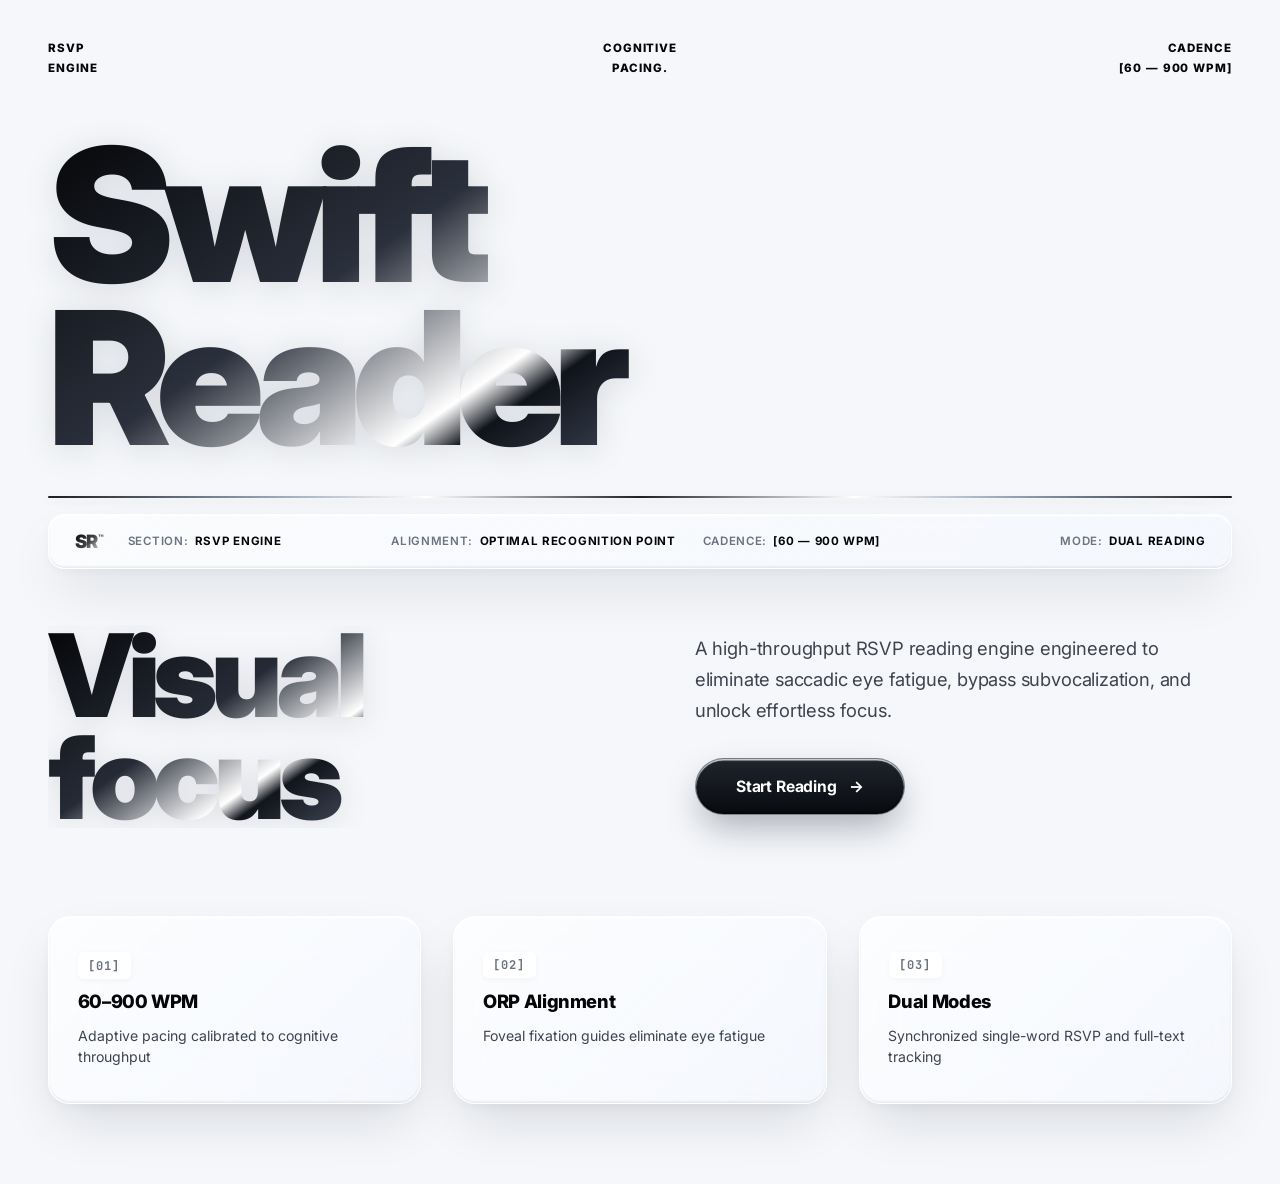
==== commit 7e4e9c70: "feat(swift-reader): infuse heavy liquid metal glassmorphism over editorial layout" ====
--- a/Projects/Swift Reader/index.html
+++ b/Projects/Swift Reader/index.html
@@ -10,6 +10,12 @@
   <link rel="stylesheet" href="style.css">
 </head>
 <body class="editorial-body">
+  <!-- Fluid Liquid Metal Ambient Background -->
+  <div class="ambient-backdrop">
+    <div class="ambient-orb ambient-orb-1"></div>
+    <div class="ambient-orb ambient-orb-2"></div>
+    <div class="ambient-orb ambient-orb-3"></div>
+  </div>
 
   <!-- Top Utility Navigation Grid -->
   <nav class="top-utility-grid" aria-label="Page utilities">
--- a/Projects/Swift Reader/style.css
+++ b/Projects/Swift Reader/style.css
@@ -1,29 +1,34 @@
 /* ==========================================================================
-   SWIFT READER // SWISS-STYLE EDITORIAL BRUTALISM DESIGN SYSTEM
-   Stark monochromatic black on off-white canvas, colossal display typography,
-   razor-thin hairline divider rules, and microscopic structured grid metadata.
+   SWIFT READER // HEAVY LIQUID METAL GLASSMORPHISM DESIGN SYSTEM
+   Stark Swiss colossal editorial layout infused with molten chrome textures,
+   heavy refraction liquid glass surfaces, and fluid metallic bevels.
    ========================================================================== */
 
 :root {
-  /* Stark Monochromatic Paper Palette */
-  --bg-canvas: #fbfbfb;
-  --bg-surface: #ffffff;
-  --bg-subtle: #f3f3f3;
-  --bg-hover: #ebebeb;
-
-  /* Ink & Typography */
-  --ink-primary: #000000;
-  --ink-secondary: #444444;
-  --ink-dim: #777777;
-  --ink-faint: #999999;
-  
-  /* Hairline Divider Rules */
-  --hairline: 1px solid #000000;
-  --hairline-faint: 1px solid rgba(0, 0, 0, 0.12);
-  --hairline-mid: 1px solid rgba(0, 0, 0, 0.28);
-
-  /* Focal Accent (High-legibility Cobalt for Foveal Fixation) */
+  /* Platinum / Liquid Metal Canvas Palette */
+  --bg-canvas: #f5f7fa;
+  --bg-surface: rgba(255, 255, 255, 0.72);
+  --bg-surface-elevated: rgba(255, 255, 255, 0.85);
+  --bg-subtle: rgba(240, 243, 248, 0.6);
+  --bg-hover: rgba(255, 255, 255, 0.95);
+
+  /* Deep Liquid Chrome Ink */
+  --ink-primary: #050608;
+  --ink-secondary: #3e444e;
+  --ink-dim: #6b7280;
+  --ink-faint: #9ca3af;
+
+  /* Liquid Chrome Bevels & Specular Highlights */
+  --liquid-glass-border: 1px solid rgba(255, 255, 255, 0.85);
+  --liquid-glass-border-dark: 1px solid rgba(0, 0, 0, 0.1);
+  --liquid-specular-top: inset 0 1.5px 1px 0 rgba(255, 255, 255, 1);
+  --liquid-specular-rim: inset 0 1.5px 1.5px 0 rgba(255, 255, 255, 1), inset 0 -1.5px 2px 0 rgba(0, 0, 0, 0.08);
+  --liquid-glass-shadow: 0 24px 55px -12px rgba(15, 23, 42, 0.14), 0 4px 12px rgba(0, 0, 0, 0.04);
+  --liquid-glass-shadow-elevated: 0 35px 80px -15px rgba(15, 23, 42, 0.2), 0 8px 20px rgba(0, 0, 0, 0.06);
+
+  /* Focal Cobalt Chrome Accent (Foveal ORP fixation) */
   --accent-foveal: #0044ee;
+  --accent-foveal-glow: 0 0 16px rgba(0, 68, 238, 0.4);
 
   /* Typography Stack */
   --font-main: 'Inter', system-ui, -apple-system, BlinkMacSystemFont, 'Segoe UI', Roboto, 'Helvetica Neue', Arial, sans-serif;
@@ -41,7 +46,7 @@
 }
 
 *:focus-visible {
-  outline: 2px solid #000000;
+  outline: 2px solid var(--accent-foveal);
   outline-offset: 2px;
 }
 
@@ -74,13 +79,63 @@
   border: 0;
 }
 
-/* Hidden Ambient Elements (Replaced by Clean Flat Paper Canvas) */
+/* ==========================================================================
+   Fluid Liquid Metal Ambient Background
+   ========================================================================== */
 .ambient-backdrop {
-  display: none;
+  position: fixed;
+  inset: 0;
+  pointer-events: none;
+  z-index: -1;
+  overflow: hidden;
+  background: 
+    radial-gradient(ellipse 80% 50% at 50% -20%, rgba(210, 225, 245, 0.6) 0%, transparent 60%),
+    radial-gradient(circle at 100% 100%, rgba(200, 215, 235, 0.4) 0%, transparent 50%),
+    #f5f7fa;
+}
+
+.ambient-orb {
+  position: absolute;
+  border-radius: 50%;
+  filter: blur(80px);
+  opacity: 0.65;
+  animation: floatOrb 18s ease-in-out infinite alternate;
+}
+
+.ambient-orb-1 {
+  top: -12%;
+  left: 15%;
+  width: 700px;
+  height: 700px;
+  background: radial-gradient(circle, rgba(185, 205, 235, 0.7) 0%, rgba(215, 225, 245, 0.3) 50%, transparent 70%);
+}
+
+.ambient-orb-2 {
+  bottom: 0%;
+  right: 10%;
+  width: 750px;
+  height: 750px;
+  background: radial-gradient(circle, rgba(195, 215, 240, 0.65) 0%, rgba(225, 235, 250, 0.25) 55%, transparent 70%);
+  animation-duration: 22s;
+  animation-direction: alternate-reverse;
+}
+
+.ambient-orb-3 {
+  top: 40%;
+  left: 60%;
+  width: 550px;
+  height: 550px;
+  background: radial-gradient(circle, rgba(210, 225, 248, 0.5) 0%, transparent 65%);
+  animation-duration: 15s;
+}
+
+@keyframes floatOrb {
+  0% { transform: translate(0, 0) scale(1); }
+  100% { transform: translate(30px, 40px) scale(1.08); }
 }
 
 /* ==========================================================================
-   LANDING PAGE (index.html) // SWISS EDITORIAL HERO
+   LANDING PAGE (index.html) // LIQUID CHROME EDITORIAL HERO
    ========================================================================== */
 .editorial-body {
   padding: 2.5rem 3rem 5rem;
@@ -96,7 +151,7 @@
   margin-bottom: 3.5rem;
   font-family: var(--font-main);
   font-size: 0.72rem;
-  font-weight: 700;
+  font-weight: 800;
   letter-spacing: 0.08em;
   text-transform: uppercase;
   color: var(--ink-primary);
@@ -108,21 +163,13 @@
   gap: 0.15rem;
 }
 
-.utility-left {
-  text-align: left;
-}
-
-.utility-mid {
-  text-align: center;
-}
-
-.utility-right {
-  text-align: right;
-}
-
-/* Colossal Primary Title Section */
+.utility-left { text-align: left; }
+.utility-mid { text-align: center; }
+.utility-right { text-align: right; }
+
+/* Colossal Primary Title with Molten Chrome Texture */
 .colossal-hero-section {
-  margin-bottom: 2rem;
+  margin-bottom: 2.25rem;
 }
 
 .colossal-title-wrapper {
@@ -132,38 +179,59 @@
 .colossal-title {
   display: flex;
   flex-direction: column;
-  font-size: clamp(4.5rem, 14vw, 13rem);
+  font-size: clamp(4.8rem, 14.5vw, 13.5rem);
   font-weight: 900;
   line-height: 0.88;
   letter-spacing: -0.06em;
-  color: var(--ink-primary);
   text-transform: none;
   user-select: none;
+  background: linear-gradient(145deg, #050608 0%, #2a303c 30%, #ffffff 48%, #0f131a 52%, #6b778d 75%, #ffffff 90%, #050608 100%);
+  -webkit-background-clip: text;
+  -webkit-text-fill-color: transparent;
+  filter: drop-shadow(0 4px 16px rgba(15, 23, 42, 0.12));
 }
 
 .colossal-title .title-row {
   display: block;
 }
 
-/* Razor-Thin Hairline Divider Line */
+/* Liquid Chrome Razor-Thin Seam */
 .hairline-divider {
   width: 100%;
-  height: 1px;
-  background-color: var(--ink-primary);
+  height: 2px;
+  background: linear-gradient(90deg, 
+    rgba(5, 6, 8, 0.9) 0%, 
+    rgba(120, 135, 160, 0.8) 18%, 
+    rgba(255, 255, 255, 1) 32%, 
+    rgba(15, 20, 30, 0.95) 50%, 
+    rgba(255, 255, 255, 1) 68%, 
+    rgba(120, 135, 160, 0.8) 82%, 
+    rgba(5, 6, 8, 0.9) 100%
+  );
+  box-shadow: 0 1px 4px rgba(255, 255, 255, 0.8), 0 2px 8px rgba(15, 23, 42, 0.12);
   margin: 0;
-}
-
-/* Microscopic Structured Metadata Row */
+  border-radius: 9999px;
+}
+
+/* Microscopic Structured Metadata Row with Liquid Glass Capsule */
 .metadata-grid {
   display: grid;
   grid-template-columns: auto 1fr 1.2fr 1fr 1fr;
   gap: 1.5rem;
   align-items: center;
-  padding: 0.85rem 0 3.5rem;
-  font-size: 0.7rem;
+  padding: 1.1rem 1.6rem;
+  margin-top: 1rem;
+  margin-bottom: 3.5rem;
+  font-size: 0.72rem;
   font-weight: 700;
   letter-spacing: 0.06em;
   text-transform: uppercase;
+  background: linear-gradient(135deg, rgba(255, 255, 255, 0.65) 0%, rgba(245, 248, 255, 0.35) 100%);
+  backdrop-filter: blur(24px) saturate(180%);
+  -webkit-backdrop-filter: blur(24px) saturate(180%);
+  border: var(--liquid-glass-border);
+  border-radius: 16px;
+  box-shadow: var(--liquid-specular-rim), var(--liquid-glass-shadow);
 }
 
 .meta-brand .brand-mark {
@@ -172,6 +240,9 @@
   letter-spacing: -0.05em;
   line-height: 1;
   display: inline-block;
+  background: linear-gradient(135deg, #050608 0%, #444 50%, #ffffff 100%);
+  -webkit-background-clip: text;
+  -webkit-text-fill-color: transparent;
 }
 
 .meta-brand .brand-mark sup {
@@ -225,7 +296,10 @@
   font-weight: 900;
   line-height: 0.88;
   letter-spacing: -0.055em;
-  color: var(--ink-primary);
+  background: linear-gradient(145deg, #050608 0%, #252b36 32%, #ffffff 49%, #11151c 53%, #687488 78%, #ffffff 92%, #050608 100%);
+  -webkit-background-clip: text;
+  -webkit-text-fill-color: transparent;
+  filter: drop-shadow(0 4px 14px rgba(15, 23, 42, 0.1));
 }
 
 .editorial-content-block {
@@ -238,36 +312,60 @@
 
 .hero-description {
   font-size: 1.15rem;
-  line-height: 1.65;
+  line-height: 1.68;
   color: var(--ink-secondary);
   font-weight: 400;
   letter-spacing: -0.01em;
 }
 
-/* Stark Swiss Action Button */
+/* Liquid Mercury Action Button */
 .editorial-cta-btn {
   display: inline-flex;
   align-items: center;
   justify-content: center;
   gap: 0.75rem;
   align-self: flex-start;
-  padding: 0.9rem 2.2rem;
-  background-color: var(--ink-primary);
+  padding: 1rem 2.5rem;
+  background: linear-gradient(180deg, #1f242d 0%, #080a0f 100%);
   color: #ffffff;
-  border: 1px solid var(--ink-primary);
-  border-radius: 2px;
+  border: 1px solid rgba(255, 255, 255, 0.45);
+  border-radius: 9999px;
   font-family: var(--font-main);
-  font-size: 0.95rem;
+  font-size: 0.98rem;
   font-weight: 700;
   letter-spacing: -0.01em;
   text-decoration: none;
   cursor: pointer;
-  transition: background-color 0.2s ease, color 0.2s ease;
+  box-shadow: 
+    inset 0 1.5px 1px 0 rgba(255, 255, 255, 0.8),
+    inset 0 -1.5px 2px 0 rgba(0, 0, 0, 0.6),
+    0 16px 36px -6px rgba(15, 23, 42, 0.35);
+  transition: all 0.25s cubic-bezier(0.16, 1, 0.3, 1);
+  position: relative;
+  overflow: hidden;
+}
+
+.editorial-cta-btn::before {
+  content: '';
+  position: absolute;
+  inset: 0;
+  background: linear-gradient(90deg, transparent, rgba(255, 255, 255, 0.25), transparent);
+  transform: translateX(-100%);
+  transition: transform 0.6s ease;
+}
+
+.editorial-cta-btn:hover::before {
+  transform: translateX(100%);
 }
 
 .editorial-cta-btn:hover {
-  background-color: #ffffff;
-  color: var(--ink-primary);
+  transform: translateY(-2px);
+  background: linear-gradient(180deg, #2b323e 0%, #0c0f16 100%);
+  border-color: rgba(255, 255, 255, 0.7);
+  box-shadow: 
+    inset 0 2px 1.5px 0 rgba(255, 255, 255, 1),
+    inset 0 -1.5px 2px 0 rgba(0, 0, 0, 0.6),
+    0 20px 45px -8px rgba(15, 23, 42, 0.45);
 }
 
 .editorial-cta-btn .arrow {
@@ -278,28 +376,52 @@
   transform: translateX(4px);
 }
 
-/* Features Grid (Stark Swiss Columns) */
+/* Heavy Liquid Glass Feature Cards Grid */
 .features-grid {
   display: grid;
   grid-template-columns: repeat(3, 1fr);
-  gap: 2.5rem;
-  border-top: var(--hairline);
-  padding-top: 2.5rem;
+  gap: 2rem;
+  border-top: none;
+  padding-top: 1rem;
 }
 
 .feature-card {
   display: flex;
   flex-direction: column;
-  gap: 0.35rem;
+  gap: 0.6rem;
+  padding: 2.2rem 1.8rem;
+  border-radius: 22px;
+  background: linear-gradient(135deg, rgba(255, 255, 255, 0.75) 0%, rgba(245, 248, 255, 0.38) 100%);
+  backdrop-filter: blur(28px) saturate(180%);
+  -webkit-backdrop-filter: blur(28px) saturate(180%);
+  border: var(--liquid-glass-border);
+  box-shadow: var(--liquid-specular-rim), var(--liquid-glass-shadow);
+  transition: all 0.3s cubic-bezier(0.16, 1, 0.3, 1);
+}
+
+.feature-card:hover {
+  transform: translateY(-4px);
+  background: linear-gradient(135deg, rgba(255, 255, 255, 0.85) 0%, rgba(248, 250, 255, 0.5) 100%);
+  border-color: #ffffff;
+  box-shadow: 
+    inset 0 2px 2px 0 rgba(255, 255, 255, 1),
+    inset 0 -1.5px 2px 0 rgba(0, 0, 0, 0.08),
+    var(--liquid-glass-shadow-elevated);
 }
 
 .feature-index {
   font-family: var(--font-mono);
   font-size: 0.75rem;
-  font-weight: 600;
+  font-weight: 700;
   color: var(--ink-dim);
-  letter-spacing: 0.06em;
-  display: block;
+  letter-spacing: 0.08em;
+  background: rgba(255, 255, 255, 0.8);
+  border: 1px solid rgba(255, 255, 255, 0.95);
+  box-shadow: inset 0 1px 1px rgba(255, 255, 255, 1), 0 2px 6px rgba(0, 0, 0, 0.04);
+  padding: 0.2rem 0.6rem;
+  border-radius: 6px;
+  display: inline-block;
+  align-self: flex-start;
 }
 
 .feature-title {
@@ -316,14 +438,17 @@
 }
 
 /* ==========================================================================
-   READER COCKPIT (reader.html) // SWISS BRUTALIST READING WORKSPACE
+   READER COCKPIT (reader.html) // LIQUID GLASS COCKPIT
    ========================================================================== */
 .app-header {
   position: sticky;
   top: 0;
   z-index: 100;
-  background-color: var(--bg-canvas);
-  border-bottom: var(--hairline);
+  background: linear-gradient(180deg, rgba(255, 255, 255, 0.88) 0%, rgba(248, 250, 255, 0.75) 100%);
+  backdrop-filter: blur(28px) saturate(180%);
+  -webkit-backdrop-filter: blur(28px) saturate(180%);
+  border-bottom: 1px solid rgba(255, 255, 255, 0.9);
+  box-shadow: 0 4px 20px rgba(15, 23, 42, 0.06);
   padding: 0.85rem 2rem;
 }
 
@@ -350,15 +475,19 @@
   text-transform: uppercase;
   color: var(--ink-primary);
   text-decoration: none;
-  padding: 0.45rem 0.9rem;
-  border: var(--hairline);
-  border-radius: 2px;
-  transition: background-color 0.15s ease, color 0.15s ease;
+  padding: 0.45rem 1rem;
+  background: linear-gradient(135deg, rgba(255, 255, 255, 0.8), rgba(240, 245, 252, 0.5));
+  border: var(--liquid-glass-border);
+  box-shadow: var(--liquid-specular-top), 0 2px 8px rgba(0, 0, 0, 0.04);
+  border-radius: 9999px;
+  transition: all 0.2s ease;
 }
 
 .back-link:hover {
-  background-color: var(--ink-primary);
+  background: #000000;
   color: #ffffff;
+  border-color: #000000;
+  transform: translateY(-1px);
 }
 
 .doc-info {
@@ -377,9 +506,11 @@
   font-size: 0.68rem;
   font-weight: 700;
   color: #ffffff;
-  background-color: var(--ink-primary);
-  padding: 0.15rem 0.55rem;
-  border-radius: 2px;
+  background: linear-gradient(180deg, #252b36 0%, #090c12 100%);
+  border: 1px solid rgba(255, 255, 255, 0.35);
+  box-shadow: inset 0 1px 1px rgba(255, 255, 255, 0.6);
+  padding: 0.15rem 0.65rem;
+  border-radius: 9999px;
   text-transform: uppercase;
   letter-spacing: 0.05em;
 }
@@ -406,7 +537,7 @@
   gap: 0.75rem;
 }
 
-/* Swiss Hairline Buttons */
+/* Liquid Chrome Header Controls */
 .glass-btn {
   display: inline-flex;
   align-items: center;
@@ -418,18 +549,21 @@
   letter-spacing: 0.03em;
   text-transform: uppercase;
   color: var(--ink-primary);
-  background-color: transparent;
-  border: var(--hairline);
-  border-radius: 2px;
-  padding: 0.5rem 1rem;
+  background: linear-gradient(135deg, rgba(255, 255, 255, 0.75), rgba(240, 245, 255, 0.45));
+  border: var(--liquid-glass-border);
+  box-shadow: var(--liquid-specular-top), 0 2px 8px rgba(0, 0, 0, 0.04);
+  border-radius: 9999px;
+  padding: 0.5rem 1.15rem;
   cursor: pointer;
-  transition: background-color 0.15s ease, color 0.15s ease;
+  transition: all 0.2s ease;
   user-select: none;
 }
 
 .glass-btn:hover {
-  background-color: var(--ink-primary);
-  color: #ffffff;
+  background: #ffffff;
+  border-color: #ffffff;
+  box-shadow: inset 0 1.5px 1px rgba(255, 255, 255, 1), 0 6px 16px rgba(15, 23, 42, 0.08);
+  transform: translateY(-1px);
 }
 
 .glass-btn:active {
@@ -437,37 +571,48 @@
 }
 
 .icon-btn.active {
-  background-color: var(--ink-primary);
+  background: linear-gradient(180deg, #1f242d 0%, #080a0f 100%);
   color: #ffffff;
-}
-
-/* Primary Action Button */
+  border-color: rgba(255, 255, 255, 0.5);
+  box-shadow: inset 0 1.5px 1px rgba(255, 255, 255, 0.7), 0 4px 14px rgba(15, 23, 42, 0.25);
+}
+
+/* Primary Liquid Chrome Play Button */
 .glass-btn-primary {
   display: inline-flex;
   align-items: center;
   justify-content: center;
   gap: 0.5rem;
   font-family: var(--font-main);
-  font-size: 0.9rem;
+  font-size: 0.92rem;
   font-weight: 800;
   letter-spacing: 0.02em;
   text-transform: uppercase;
   color: #ffffff;
-  background-color: var(--ink-primary);
-  border: var(--hairline);
-  border-radius: 2px;
-  padding: 0.65rem 1.85rem;
+  background: linear-gradient(180deg, #1f242d 0%, #080a0f 100%);
+  border: 1px solid rgba(255, 255, 255, 0.45);
+  border-radius: 9999px;
+  padding: 0.7rem 2rem;
   cursor: pointer;
-  transition: background-color 0.15s ease, color 0.15s ease;
+  box-shadow: 
+    inset 0 1.5px 1px 0 rgba(255, 255, 255, 0.8),
+    inset 0 -1.5px 2px 0 rgba(0, 0, 0, 0.6),
+    0 14px 30px -5px rgba(15, 23, 42, 0.3);
+  transition: all 0.22s cubic-bezier(0.16, 1, 0.3, 1);
 }
 
 .glass-btn-primary:hover {
-  background-color: #ffffff;
-  color: var(--ink-primary);
+  transform: translateY(-2px);
+  background: linear-gradient(180deg, #2b323e 0%, #0c0f16 100%);
+  border-color: rgba(255, 255, 255, 0.7);
+  box-shadow: 
+    inset 0 2px 1.5px 0 rgba(255, 255, 255, 1),
+    inset 0 -1.5px 2px 0 rgba(0, 0, 0, 0.6),
+    0 18px 40px -6px rgba(15, 23, 42, 0.4);
 }
 
 /* ==========================================================================
-   Collapsible Source Text Drawer (Swiss Brutalist)
+   Collapsible Source Text Drawer (Liquid Glass)
    ========================================================================== */
 .source-panel-container {
   max-width: 1000px;
@@ -476,9 +621,12 @@
 }
 
 .source-collapsible {
-  background-color: var(--bg-surface);
-  border: var(--hairline);
-  border-radius: 2px;
+  background: linear-gradient(135deg, rgba(255, 255, 255, 0.78) 0%, rgba(245, 248, 255, 0.45) 100%);
+  backdrop-filter: blur(28px) saturate(180%);
+  -webkit-backdrop-filter: blur(28px) saturate(180%);
+  border: var(--liquid-glass-border);
+  border-radius: 20px;
+  box-shadow: var(--liquid-specular-rim), var(--liquid-glass-shadow);
   overflow: hidden;
 }
 
@@ -487,22 +635,23 @@
   display: flex;
   justify-content: space-between;
   align-items: center;
-  padding: 0.9rem 1.4rem;
+  padding: 1rem 1.6rem;
   background: transparent;
   cursor: pointer;
   user-select: none;
   font-family: var(--font-main);
-  font-size: 0.85rem;
+  font-size: 0.88rem;
   font-weight: 700;
   letter-spacing: 0.04em;
   text-transform: uppercase;
   color: var(--ink-primary);
   border: none;
   text-align: left;
+  transition: background-color 0.2s ease;
 }
 
 .source-summary:hover {
-  background-color: var(--bg-subtle);
+  background-color: rgba(255, 255, 255, 0.5);
 }
 
 .summary-label {
@@ -526,9 +675,11 @@
   font-size: 0.72rem;
   font-weight: 600;
   color: var(--ink-dim);
-  border: 1px solid var(--hairline-faint);
-  padding: 0.15rem 0.55rem;
-  border-radius: 2px;
+  background: rgba(255, 255, 255, 0.8);
+  border: 1px solid rgba(255, 255, 255, 0.95);
+  box-shadow: inset 0 1px 1px rgba(255, 255, 255, 1);
+  padding: 0.15rem 0.65rem;
+  border-radius: 9999px;
 }
 
 .source-body-wrapper {
@@ -543,15 +694,15 @@
 
 .source-body-content {
   overflow: hidden;
-  padding: 0 1.4rem;
+  padding: 0 1.6rem;
   opacity: 0;
   transition: opacity 0.2s ease;
 }
 
 .source-collapsible.open .source-body-content {
-  padding: 0.75rem 1.4rem 1.25rem;
+  padding: 0.75rem 1.6rem 1.4rem;
   opacity: 1;
-  border-top: var(--hairline-faint);
+  border-top: 1px solid rgba(255, 255, 255, 0.8);
 }
 
 #text-input {
@@ -559,18 +710,19 @@
   font-family: var(--font-mono);
   font-size: 0.88rem;
   line-height: 1.6;
-  padding: 1rem;
-  background-color: #ffffff;
-  color: var(--ink-primary);
-  border: var(--hairline);
-  border-radius: 2px;
+  padding: 1.1rem;
+  background: rgba(255, 255, 255, 0.85);
+  color: var(--ink-primary);
+  border: 1px solid rgba(0, 0, 0, 0.12);
+  border-radius: 12px;
   outline: none;
   resize: vertical;
+  box-shadow: inset 0 1px 3px rgba(0, 0, 0, 0.05);
 }
 
 #text-input:focus {
-  border-color: var(--ink-primary);
-  box-shadow: 0 0 0 1px var(--ink-primary);
+  border-color: var(--accent-foveal);
+  box-shadow: 0 0 0 2px rgba(0, 68, 238, 0.2);
 }
 
 .source-actions {
@@ -609,14 +761,20 @@
   gap: 2.25rem;
 }
 
-/* Stark Swiss RSVP Card */
+/* Heavy Liquid Metal Glass RSVP Cockpit Card */
 .rsvp-card {
   width: 100%;
   max-width: 820px;
-  height: 320px;
-  background-color: #ffffff;
-  border: var(--hairline);
-  border-radius: 2px;
+  height: 330px;
+  background: linear-gradient(135deg, rgba(255, 255, 255, 0.78) 0%, rgba(245, 248, 255, 0.45) 100%);
+  backdrop-filter: blur(32px) saturate(180%);
+  -webkit-backdrop-filter: blur(32px) saturate(180%);
+  border: 1px solid rgba(255, 255, 255, 0.9);
+  border-radius: 28px;
+  box-shadow: 
+    inset 0 2px 2px 0 rgba(255, 255, 255, 1),
+    inset 0 -2px 3px 0 rgba(0, 0, 0, 0.06),
+    var(--liquid-glass-shadow-elevated);
   display: flex;
   align-items: center;
   justify-content: center;
@@ -624,14 +782,16 @@
   user-select: none;
 }
 
-/* Precision ORP Center Guide Ticks */
+/* Precision Liquid Cobalt ORP Center Guide Ticks */
 .orp-tick {
   position: absolute;
   left: 50%;
-  width: 2px;
+  width: 2.5px;
   height: 18px;
-  background-color: var(--ink-primary);
+  background-color: var(--accent-foveal);
+  box-shadow: var(--accent-foveal-glow);
   transform: translateX(-50%);
+  border-radius: 1px;
 }
 
 .orp-tick-top { top: 0; }
@@ -659,6 +819,7 @@
   text-align: center;
   min-width: 0.65em;
   font-weight: 900;
+  text-shadow: 0 0 14px rgba(0, 68, 238, 0.35);
 }
 
 .orp-suffix {
@@ -668,17 +829,18 @@
 
 .rsvp-wpm-badge {
   position: absolute;
-  bottom: 14px;
-  right: 18px;
+  bottom: 16px;
+  right: 22px;
   font-family: var(--font-mono);
   font-size: 0.72rem;
   font-weight: 700;
   letter-spacing: 0.06em;
   color: var(--ink-dim);
-  border: 1px solid var(--hairline-faint);
-  padding: 0.2rem 0.6rem;
-  border-radius: 2px;
-  background-color: #ffffff;
+  background: rgba(255, 255, 255, 0.85);
+  border: 1px solid rgba(255, 255, 255, 0.95);
+  box-shadow: inset 0 1px 1px rgba(255, 255, 255, 1), 0 2px 6px rgba(0, 0, 0, 0.04);
+  padding: 0.25rem 0.75rem;
+  border-radius: 9999px;
 }
 
 /* Playback Navigation Controls */
@@ -690,21 +852,20 @@
 }
 
 .playback-controls .nav-btn {
-  width: 46px;
-  height: 46px;
-  font-size: 1rem;
+  width: 48px;
+  height: 48px;
+  font-size: 1.1rem;
   padding: 0;
-  border-radius: 2px;
+  border-radius: 50%;
 }
 
 .playback-controls .play-btn {
   min-width: 140px;
   font-size: 0.95rem;
   padding: 0.75rem 2rem;
-  border-radius: 2px;
-}
-
-/* Speed Panel */
+}
+
+/* Liquid Glass Speed Panel */
 .speed-panel {
   width: 100%;
   max-width: 660px;
@@ -712,9 +873,12 @@
   display: flex;
   flex-direction: column;
   gap: 1.25rem;
-  background-color: #ffffff;
-  border: var(--hairline);
-  border-radius: 2px;
+  background: linear-gradient(135deg, rgba(255, 255, 255, 0.75) 0%, rgba(245, 248, 255, 0.4) 100%);
+  backdrop-filter: blur(28px) saturate(180%);
+  -webkit-backdrop-filter: blur(28px) saturate(180%);
+  border: 1px solid rgba(255, 255, 255, 0.85);
+  border-radius: 22px;
+  box-shadow: var(--liquid-specular-rim), var(--liquid-glass-shadow);
 }
 
 .speed-panel-header {
@@ -736,9 +900,11 @@
   font-size: 0.82rem;
   font-weight: 700;
   color: var(--ink-primary);
-  border: var(--hairline);
-  padding: 0.2rem 0.65rem;
-  border-radius: 2px;
+  background: rgba(255, 255, 255, 0.85);
+  border: 1px solid rgba(255, 255, 255, 0.95);
+  box-shadow: inset 0 1px 1px rgba(255, 255, 255, 1);
+  padding: 0.25rem 0.75rem;
+  border-radius: 9999px;
 }
 
 .speed-slider-row {
@@ -748,23 +914,24 @@
 }
 
 .speed-step-btn {
-  width: 36px;
-  height: 36px;
-  font-size: 1.1rem;
+  width: 38px;
+  height: 38px;
+  font-size: 1.15rem;
   padding: 0;
   display: flex;
   align-items: center;
   justify-content: center;
-  border-radius: 2px;
-}
-
-/* Flat Hairline Range Slider */
+  border-radius: 50%;
+}
+
+/* Liquid Mercury Range Slider */
 .speed-slider {
   flex: 1;
   -webkit-appearance: none;
   appearance: none;
-  height: 2px;
-  background: var(--ink-primary);
+  height: 4px;
+  background: linear-gradient(90deg, #11151c, #6b778d);
+  border-radius: 9999px;
   outline: none;
   cursor: pointer;
 }
@@ -772,27 +939,27 @@
 .speed-slider::-webkit-slider-thumb {
   -webkit-appearance: none;
   appearance: none;
-  width: 18px;
-  height: 18px;
-  background: #000000;
+  width: 20px;
+  height: 20px;
+  background: linear-gradient(180deg, #2b323e 0%, #080a0f 100%);
   border: 2px solid #ffffff;
-  box-shadow: 0 0 0 1px #000000;
-  border-radius: 2px;
+  box-shadow: 0 2px 8px rgba(15, 23, 42, 0.35);
+  border-radius: 50%;
   cursor: pointer;
   transition: transform 0.15s ease;
 }
 
 .speed-slider::-webkit-slider-thumb:hover {
-  transform: scale(1.15);
+  transform: scale(1.18);
 }
 
 .speed-slider::-moz-range-thumb {
-  width: 18px;
-  height: 18px;
-  background: #000000;
+  width: 20px;
+  height: 20px;
+  background: linear-gradient(180deg, #2b323e 0%, #080a0f 100%);
   border: 2px solid #ffffff;
-  box-shadow: 0 0 0 1px #000000;
-  border-radius: 2px;
+  box-shadow: 0 2px 8px rgba(15, 23, 42, 0.35);
+  border-radius: 50%;
   cursor: pointer;
 }
 
@@ -800,19 +967,20 @@
 .speed-presets-row {
   display: grid;
   grid-template-columns: repeat(5, 1fr);
-  gap: 0.5rem;
+  gap: 0.6rem;
 }
 
 .preset-btn {
   display: flex;
   flex-direction: column;
   align-items: center;
-  padding: 0.55rem 0.35rem;
-  border: var(--hairline-faint);
-  border-radius: 2px;
-  background-color: transparent;
+  padding: 0.65rem 0.4rem;
+  background: rgba(255, 255, 255, 0.6);
+  border: 1px solid rgba(255, 255, 255, 0.85);
+  box-shadow: inset 0 1px 1px rgba(255, 255, 255, 0.9);
+  border-radius: 12px;
   cursor: pointer;
-  transition: background-color 0.15s ease, border-color 0.15s ease;
+  transition: all 0.2s ease;
 }
 
 .preset-val {
@@ -828,17 +996,19 @@
   font-weight: 600;
   text-transform: uppercase;
   letter-spacing: 0.04em;
-  margin-top: 1px;
+  margin-top: 2px;
 }
 
 .preset-btn:hover {
-  background-color: var(--bg-subtle);
-  border-color: var(--ink-primary);
+  background: #ffffff;
+  transform: translateY(-1px);
+  box-shadow: 0 4px 12px rgba(15, 23, 42, 0.06);
 }
 
 .preset-btn.active {
-  background-color: var(--ink-primary);
-  border-color: var(--ink-primary);
+  background: linear-gradient(180deg, #1f242d 0%, #080a0f 100%);
+  border-color: rgba(255, 255, 255, 0.5);
+  box-shadow: inset 0 1.5px 1px rgba(255, 255, 255, 0.7), 0 6px 16px rgba(15, 23, 42, 0.25);
 }
 
 .preset-btn.active .preset-val,
@@ -861,10 +1031,11 @@
 
 .shortcuts-legend kbd {
   color: var(--ink-primary);
-  background: #ffffff;
-  border: var(--hairline);
-  padding: 0.15rem 0.45rem;
-  border-radius: 2px;
+  background: rgba(255, 255, 255, 0.85);
+  border: 1px solid rgba(255, 255, 255, 0.95);
+  box-shadow: inset 0 1px 1px rgba(255, 255, 255, 1), 0 2px 4px rgba(0, 0, 0, 0.04);
+  padding: 0.2rem 0.55rem;
+  border-radius: 6px;
   font-family: var(--font-mono);
   font-size: 0.72rem;
   font-weight: 700;
@@ -891,28 +1062,32 @@
   font-size: 1.18rem;
   line-height: 2.0;
   text-align: left;
-  background-color: #ffffff;
-  border: var(--hairline);
-  border-radius: 2px;
-  color: var(--ink-primary);
-}
-
-/* Word Highlighting: High-contrast black box */
+  background: linear-gradient(135deg, rgba(255, 255, 255, 0.82) 0%, rgba(248, 250, 255, 0.6) 100%);
+  backdrop-filter: blur(32px) saturate(180%);
+  -webkit-backdrop-filter: blur(32px) saturate(180%);
+  border: 1px solid rgba(255, 255, 255, 0.9);
+  border-radius: 26px;
+  box-shadow: var(--liquid-specular-rim), var(--liquid-glass-shadow);
+  color: var(--ink-primary);
+}
+
+/* Word Highlighting: High-contrast liquid metal active pill */
 .word {
   display: inline;
   padding: 0.1em 0.25em;
-  border-radius: 2px;
+  border-radius: 4px;
   cursor: pointer;
   transition: none;
 }
 
 .word:hover {
-  background-color: var(--bg-subtle);
+  background-color: rgba(0, 0, 0, 0.05);
 }
 
 .word.active {
-  background-color: var(--ink-primary);
+  background: linear-gradient(180deg, #1f242d 0%, #080a0f 100%);
   color: #ffffff;
+  box-shadow: 0 2px 6px rgba(15, 23, 42, 0.3);
 }
 
 /* Bottom Progress & Control Bar in Full Text Mode */
@@ -923,11 +1098,14 @@
   display: flex;
   align-items: center;
   gap: 1.25rem;
-  padding: 0.9rem 1.4rem;
+  padding: 1rem 1.6rem;
   flex-wrap: wrap;
-  background-color: #ffffff;
-  border: var(--hairline);
-  border-radius: 2px;
+  background: linear-gradient(135deg, rgba(255, 255, 255, 0.78) 0%, rgba(245, 248, 255, 0.45) 100%);
+  backdrop-filter: blur(28px) saturate(180%);
+  -webkit-backdrop-filter: blur(28px) saturate(180%);
+  border: 1px solid rgba(255, 255, 255, 0.85);
+  border-radius: 20px;
+  box-shadow: var(--liquid-specular-rim), var(--liquid-glass-shadow);
 }
 
 .fulltext-nav-controls {
@@ -937,16 +1115,15 @@
 }
 
 .fulltext-nav-controls .nav-btn {
-  width: 38px;
-  height: 38px;
+  width: 40px;
+  height: 40px;
   padding: 0;
-  border-radius: 2px;
+  border-radius: 50%;
 }
 
 .fulltext-nav-controls .play-btn {
-  padding: 0.5rem 1.4rem;
-  font-size: 0.85rem;
-  border-radius: 2px;
+  padding: 0.5rem 1.6rem;
+  font-size: 0.88rem;
 }
 
 .timeline-container {
@@ -960,20 +1137,21 @@
   width: 100%;
   -webkit-appearance: none;
   appearance: none;
-  height: 2px;
-  background: var(--ink-primary);
+  height: 4px;
+  background: linear-gradient(90deg, #11151c, #6b778d);
+  border-radius: 9999px;
   cursor: pointer;
 }
 
 .timeline-slider::-webkit-slider-thumb {
   -webkit-appearance: none;
   appearance: none;
-  width: 16px;
-  height: 16px;
-  background: #000000;
+  width: 18px;
+  height: 18px;
+  background: linear-gradient(180deg, #2b323e 0%, #080a0f 100%);
   border: 2px solid #ffffff;
-  box-shadow: 0 0 0 1px #000000;
-  border-radius: 2px;
+  box-shadow: 0 2px 6px rgba(15, 23, 42, 0.35);
+  border-radius: 50%;
   cursor: pointer;
   transition: transform 0.15s ease;
 }
@@ -983,12 +1161,12 @@
 }
 
 .timeline-slider::-moz-range-thumb {
-  width: 16px;
-  height: 16px;
-  background: #000000;
+  width: 18px;
+  height: 18px;
+  background: linear-gradient(180deg, #2b323e 0%, #080a0f 100%);
   border: 2px solid #ffffff;
-  box-shadow: 0 0 0 1px #000000;
-  border-radius: 2px;
+  box-shadow: 0 2px 6px rgba(15, 23, 42, 0.35);
+  border-radius: 50%;
   cursor: pointer;
 }
 
@@ -1001,9 +1179,11 @@
 .hud-pill {
   font-family: var(--font-mono);
   color: var(--ink-dim);
-  border: 1px solid var(--hairline-faint);
-  padding: 0.3rem 0.65rem;
-  border-radius: 2px;
+  background: rgba(255, 255, 255, 0.85);
+  border: 1px solid rgba(255, 255, 255, 0.95);
+  box-shadow: inset 0 1px 1px rgba(255, 255, 255, 1);
+  padding: 0.35rem 0.75rem;
+  border-radius: 9999px;
   font-size: 0.75rem;
   font-weight: 600;
 }
@@ -1073,8 +1253,10 @@
     display: block;
     margin: 1.5rem 0;
     padding: 1.5rem;
-    border: var(--hairline);
-    background: #ffffff;
+    border-radius: 16px;
+    background: rgba(255, 255, 255, 0.8);
+    backdrop-filter: blur(20px);
+    border: var(--liquid-glass-border);
   }
 
   .notice-title {
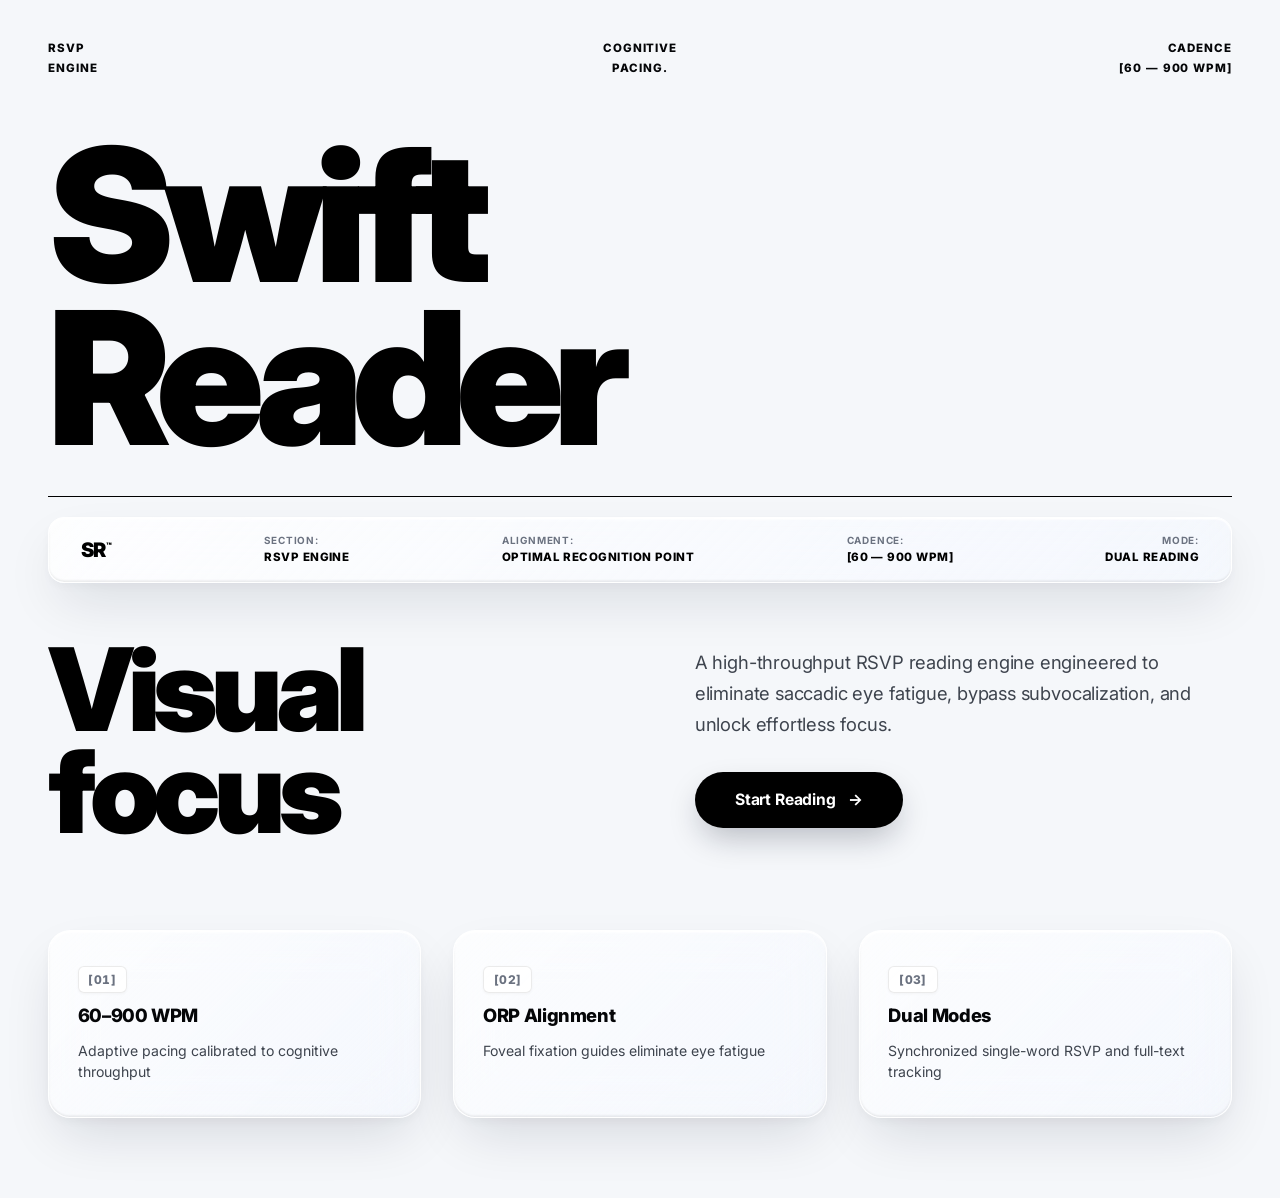
==== commit 3c065c4b: "fix(swift-reader): replace monospace numbers with Swiss neo-grotesque tabular figures" ====
--- a/Projects/Swift Reader/index.html
+++ b/Projects/Swift Reader/index.html
@@ -6,7 +6,7 @@
   <title>Swift Reader — High-Throughput RSVP Speed Reader</title>
   <link rel="preconnect" href="https://fonts.googleapis.com">
   <link rel="preconnect" href="https://fonts.gstatic.com" crossorigin>
-  <link href="https://fonts.googleapis.com/css2?family=Inter:wght@400;500;600;700;800;900&family=JetBrains+Mono:wght@400;500;600;700&display=swap" rel="stylesheet">
+  <link href="https://fonts.googleapis.com/css2?family=Inter:wght@400;500;600;700;800;900&display=swap" rel="stylesheet">
   <link rel="stylesheet" href="style.css">
 </head>
 <body class="editorial-body">
--- a/Projects/Swift Reader/style.css
+++ b/Projects/Swift Reader/style.css
@@ -32,7 +32,7 @@
 
   /* Typography Stack */
   --font-main: 'Inter', system-ui, -apple-system, BlinkMacSystemFont, 'Segoe UI', Roboto, 'Helvetica Neue', Arial, sans-serif;
-  --font-mono: 'JetBrains Mono', 'Cascadia Code', Consolas, monospace;
+  --font-mono: 'Inter', system-ui, -apple-system, BlinkMacSystemFont, 'Segoe UI', Roboto, 'Helvetica Neue', Arial, sans-serif;
 }
 
 * {
@@ -185,48 +185,38 @@
   letter-spacing: -0.06em;
   text-transform: none;
   user-select: none;
-  background: linear-gradient(145deg, #050608 0%, #2a303c 30%, #ffffff 48%, #0f131a 52%, #6b778d 75%, #ffffff 90%, #050608 100%);
-  -webkit-background-clip: text;
-  -webkit-text-fill-color: transparent;
-  filter: drop-shadow(0 4px 16px rgba(15, 23, 42, 0.12));
+  color: #000000;
 }
 
 .colossal-title .title-row {
   display: block;
 }
 
-/* Liquid Chrome Razor-Thin Seam */
+/* Crisp Razor-Thin Divider */
 .hairline-divider {
   width: 100%;
-  height: 2px;
-  background: linear-gradient(90deg, 
-    rgba(5, 6, 8, 0.9) 0%, 
-    rgba(120, 135, 160, 0.8) 18%, 
-    rgba(255, 255, 255, 1) 32%, 
-    rgba(15, 20, 30, 0.95) 50%, 
-    rgba(255, 255, 255, 1) 68%, 
-    rgba(120, 135, 160, 0.8) 82%, 
-    rgba(5, 6, 8, 0.9) 100%
-  );
-  box-shadow: 0 1px 4px rgba(255, 255, 255, 0.8), 0 2px 8px rgba(15, 23, 42, 0.12);
+  height: 1px;
+  background: #000000;
   margin: 0;
-  border-radius: 9999px;
 }
 
 /* Microscopic Structured Metadata Row with Liquid Glass Capsule */
 .metadata-grid {
-  display: grid;
-  grid-template-columns: auto 1fr 1.2fr 1fr 1fr;
+  display: flex;
+  justify-content: space-between;
+  align-items: center;
   gap: 1.5rem;
-  align-items: center;
-  padding: 1.1rem 1.6rem;
-  margin-top: 1rem;
+  padding: 1.1rem 2rem;
+  margin-top: 1.25rem;
   margin-bottom: 3.5rem;
+  width: 100%;
+  box-sizing: border-box;
+  overflow: hidden;
   font-size: 0.72rem;
   font-weight: 700;
   letter-spacing: 0.06em;
   text-transform: uppercase;
-  background: linear-gradient(135deg, rgba(255, 255, 255, 0.65) 0%, rgba(245, 248, 255, 0.35) 100%);
+  background: linear-gradient(135deg, rgba(255, 255, 255, 0.8) 0%, rgba(245, 248, 255, 0.45) 100%);
   backdrop-filter: blur(24px) saturate(180%);
   -webkit-backdrop-filter: blur(24px) saturate(180%);
   border: var(--liquid-glass-border);
@@ -236,13 +226,11 @@
 
 .meta-brand .brand-mark {
   font-weight: 900;
-  font-size: 1.15rem;
+  font-size: 1.25rem;
   letter-spacing: -0.05em;
   line-height: 1;
   display: inline-block;
-  background: linear-gradient(135deg, #050608 0%, #444 50%, #ffffff 100%);
-  -webkit-background-clip: text;
-  -webkit-text-fill-color: transparent;
+  color: #000000;
 }
 
 .meta-brand .brand-mark sup {
@@ -253,22 +241,31 @@
 
 .meta-col {
   display: flex;
-  align-items: baseline;
-  gap: 0.4rem;
+  flex-direction: column;
+  align-items: flex-start;
+  gap: 0.25rem;
+}
+
+.meta-label {
+  font-size: 0.62rem;
+  color: var(--ink-dim);
+  font-weight: 700;
+  letter-spacing: 0.08em;
+  line-height: 1.2;
+}
+
+.meta-val {
+  font-size: 0.72rem;
+  color: #000000;
+  font-weight: 800;
+  letter-spacing: 0.04em;
+  line-height: 1.2;
   white-space: nowrap;
 }
 
-.meta-label {
-  color: var(--ink-dim);
-  font-weight: 600;
-}
-
-.meta-val {
-  color: var(--ink-primary);
-}
-
 .meta-right {
-  justify-content: flex-end;
+  align-items: flex-end;
+  text-align: right;
 }
 
 /* Lower Section: Secondary Heading & Features */
@@ -296,10 +293,7 @@
   font-weight: 900;
   line-height: 0.88;
   letter-spacing: -0.055em;
-  background: linear-gradient(145deg, #050608 0%, #252b36 32%, #ffffff 49%, #11151c 53%, #687488 78%, #ffffff 92%, #050608 100%);
-  -webkit-background-clip: text;
-  -webkit-text-fill-color: transparent;
-  filter: drop-shadow(0 4px 14px rgba(15, 23, 42, 0.1));
+  color: #000000;
 }
 
 .editorial-content-block {
@@ -318,7 +312,7 @@
   letter-spacing: -0.01em;
 }
 
-/* Liquid Mercury Action Button */
+/* Action Button */
 .editorial-cta-btn {
   display: inline-flex;
   align-items: center;
@@ -326,9 +320,9 @@
   gap: 0.75rem;
   align-self: flex-start;
   padding: 1rem 2.5rem;
-  background: linear-gradient(180deg, #1f242d 0%, #080a0f 100%);
+  background: #000000;
   color: #ffffff;
-  border: 1px solid rgba(255, 255, 255, 0.45);
+  border: none;
   border-radius: 9999px;
   font-family: var(--font-main);
   font-size: 0.98rem;
@@ -336,10 +330,7 @@
   letter-spacing: -0.01em;
   text-decoration: none;
   cursor: pointer;
-  box-shadow: 
-    inset 0 1.5px 1px 0 rgba(255, 255, 255, 0.8),
-    inset 0 -1.5px 2px 0 rgba(0, 0, 0, 0.6),
-    0 16px 36px -6px rgba(15, 23, 42, 0.35);
+  box-shadow: 0 14px 32px -6px rgba(15, 23, 42, 0.28);
   transition: all 0.25s cubic-bezier(0.16, 1, 0.3, 1);
   position: relative;
   overflow: hidden;
@@ -349,7 +340,7 @@
   content: '';
   position: absolute;
   inset: 0;
-  background: linear-gradient(90deg, transparent, rgba(255, 255, 255, 0.25), transparent);
+  background: linear-gradient(90deg, transparent, rgba(255, 255, 255, 0.15), transparent);
   transform: translateX(-100%);
   transition: transform 0.6s ease;
 }
@@ -360,12 +351,8 @@
 
 .editorial-cta-btn:hover {
   transform: translateY(-2px);
-  background: linear-gradient(180deg, #2b323e 0%, #0c0f16 100%);
-  border-color: rgba(255, 255, 255, 0.7);
-  box-shadow: 
-    inset 0 2px 1.5px 0 rgba(255, 255, 255, 1),
-    inset 0 -1.5px 2px 0 rgba(0, 0, 0, 0.6),
-    0 20px 45px -8px rgba(15, 23, 42, 0.45);
+  background: #181c24;
+  box-shadow: 0 18px 40px -8px rgba(15, 23, 42, 0.38);
 }
 
 .editorial-cta-btn .arrow {
@@ -410,14 +397,15 @@
 }
 
 .feature-index {
-  font-family: var(--font-mono);
+  font-family: var(--font-main);
   font-size: 0.75rem;
-  font-weight: 700;
+  font-weight: 800;
   color: var(--ink-dim);
-  letter-spacing: 0.08em;
-  background: rgba(255, 255, 255, 0.8);
-  border: 1px solid rgba(255, 255, 255, 0.95);
-  box-shadow: inset 0 1px 1px rgba(255, 255, 255, 1), 0 2px 6px rgba(0, 0, 0, 0.04);
+  letter-spacing: 0.04em;
+  font-variant-numeric: tabular-nums;
+  background: rgba(255, 255, 255, 0.85);
+  border: 1px solid rgba(0, 0, 0, 0.08);
+  box-shadow: 0 1px 3px rgba(0, 0, 0, 0.04);
   padding: 0.2rem 0.6rem;
   border-radius: 6px;
   display: inline-block;
@@ -476,9 +464,9 @@
   color: var(--ink-primary);
   text-decoration: none;
   padding: 0.45rem 1rem;
-  background: linear-gradient(135deg, rgba(255, 255, 255, 0.8), rgba(240, 245, 252, 0.5));
-  border: var(--liquid-glass-border);
-  box-shadow: var(--liquid-specular-top), 0 2px 8px rgba(0, 0, 0, 0.04);
+  background: rgba(255, 255, 255, 0.85);
+  border: 1px solid rgba(0, 0, 0, 0.1);
+  box-shadow: 0 2px 8px rgba(0, 0, 0, 0.04);
   border-radius: 9999px;
   transition: all 0.2s ease;
 }
@@ -506,9 +494,8 @@
   font-size: 0.68rem;
   font-weight: 700;
   color: #ffffff;
-  background: linear-gradient(180deg, #252b36 0%, #090c12 100%);
-  border: 1px solid rgba(255, 255, 255, 0.35);
-  box-shadow: inset 0 1px 1px rgba(255, 255, 255, 0.6);
+  background: #000000;
+  border: none;
   padding: 0.15rem 0.65rem;
   border-radius: 9999px;
   text-transform: uppercase;
@@ -523,12 +510,13 @@
 }
 
 .reading-stats {
-  font-family: var(--font-mono);
+  font-family: var(--font-main);
   font-size: 0.72rem;
   color: var(--ink-dim);
-  font-weight: 500;
+  font-weight: 600;
   text-transform: uppercase;
   letter-spacing: 0.04em;
+  font-variant-numeric: tabular-nums;
 }
 
 .header-right {
@@ -537,7 +525,7 @@
   gap: 0.75rem;
 }
 
-/* Liquid Chrome Header Controls */
+/* Header Controls */
 .glass-btn {
   display: inline-flex;
   align-items: center;
@@ -549,9 +537,9 @@
   letter-spacing: 0.03em;
   text-transform: uppercase;
   color: var(--ink-primary);
-  background: linear-gradient(135deg, rgba(255, 255, 255, 0.75), rgba(240, 245, 255, 0.45));
-  border: var(--liquid-glass-border);
-  box-shadow: var(--liquid-specular-top), 0 2px 8px rgba(0, 0, 0, 0.04);
+  background: rgba(255, 255, 255, 0.85);
+  border: 1px solid rgba(0, 0, 0, 0.1);
+  box-shadow: 0 2px 8px rgba(0, 0, 0, 0.04);
   border-radius: 9999px;
   padding: 0.5rem 1.15rem;
   cursor: pointer;
@@ -561,8 +549,8 @@
 
 .glass-btn:hover {
   background: #ffffff;
-  border-color: #ffffff;
-  box-shadow: inset 0 1.5px 1px rgba(255, 255, 255, 1), 0 6px 16px rgba(15, 23, 42, 0.08);
+  border-color: rgba(0, 0, 0, 0.2);
+  box-shadow: 0 4px 12px rgba(15, 23, 42, 0.08);
   transform: translateY(-1px);
 }
 
@@ -571,13 +559,13 @@
 }
 
 .icon-btn.active {
-  background: linear-gradient(180deg, #1f242d 0%, #080a0f 100%);
+  background: #000000;
   color: #ffffff;
-  border-color: rgba(255, 255, 255, 0.5);
-  box-shadow: inset 0 1.5px 1px rgba(255, 255, 255, 0.7), 0 4px 14px rgba(15, 23, 42, 0.25);
-}
-
-/* Primary Liquid Chrome Play Button */
+  border: none;
+  box-shadow: 0 4px 14px rgba(15, 23, 42, 0.25);
+}
+
+/* Primary Play Button */
 .glass-btn-primary {
   display: inline-flex;
   align-items: center;
@@ -589,26 +577,19 @@
   letter-spacing: 0.02em;
   text-transform: uppercase;
   color: #ffffff;
-  background: linear-gradient(180deg, #1f242d 0%, #080a0f 100%);
-  border: 1px solid rgba(255, 255, 255, 0.45);
+  background: #000000;
+  border: none;
   border-radius: 9999px;
   padding: 0.7rem 2rem;
   cursor: pointer;
-  box-shadow: 
-    inset 0 1.5px 1px 0 rgba(255, 255, 255, 0.8),
-    inset 0 -1.5px 2px 0 rgba(0, 0, 0, 0.6),
-    0 14px 30px -5px rgba(15, 23, 42, 0.3);
+  box-shadow: 0 12px 28px -5px rgba(15, 23, 42, 0.25);
   transition: all 0.22s cubic-bezier(0.16, 1, 0.3, 1);
 }
 
 .glass-btn-primary:hover {
   transform: translateY(-2px);
-  background: linear-gradient(180deg, #2b323e 0%, #0c0f16 100%);
-  border-color: rgba(255, 255, 255, 0.7);
-  box-shadow: 
-    inset 0 2px 1.5px 0 rgba(255, 255, 255, 1),
-    inset 0 -1.5px 2px 0 rgba(0, 0, 0, 0.6),
-    0 18px 40px -6px rgba(15, 23, 42, 0.4);
+  background: #181c24;
+  box-shadow: 0 16px 36px -6px rgba(15, 23, 42, 0.35);
 }
 
 /* ==========================================================================
@@ -671,13 +652,15 @@
 }
 
 .word-count-badge {
-  font-family: var(--font-mono);
+  font-family: var(--font-main);
   font-size: 0.72rem;
-  font-weight: 600;
+  font-weight: 700;
+  letter-spacing: 0.02em;
+  font-variant-numeric: tabular-nums;
   color: var(--ink-dim);
-  background: rgba(255, 255, 255, 0.8);
-  border: 1px solid rgba(255, 255, 255, 0.95);
-  box-shadow: inset 0 1px 1px rgba(255, 255, 255, 1);
+  background: rgba(255, 255, 255, 0.85);
+  border: 1px solid rgba(0, 0, 0, 0.08);
+  box-shadow: 0 1px 3px rgba(0, 0, 0, 0.04);
   padding: 0.15rem 0.65rem;
   border-radius: 9999px;
 }
@@ -707,8 +690,8 @@
 
 #text-input {
   width: 100%;
-  font-family: var(--font-mono);
-  font-size: 0.88rem;
+  font-family: var(--font-main);
+  font-size: 0.92rem;
   line-height: 1.6;
   padding: 1.1rem;
   background: rgba(255, 255, 255, 0.85);
@@ -831,14 +814,15 @@
   position: absolute;
   bottom: 16px;
   right: 22px;
-  font-family: var(--font-mono);
+  font-family: var(--font-main);
   font-size: 0.72rem;
-  font-weight: 700;
-  letter-spacing: 0.06em;
+  font-weight: 800;
+  letter-spacing: 0.04em;
+  font-variant-numeric: tabular-nums;
   color: var(--ink-dim);
   background: rgba(255, 255, 255, 0.85);
-  border: 1px solid rgba(255, 255, 255, 0.95);
-  box-shadow: inset 0 1px 1px rgba(255, 255, 255, 1), 0 2px 6px rgba(0, 0, 0, 0.04);
+  border: 1px solid rgba(0, 0, 0, 0.08);
+  box-shadow: 0 1px 3px rgba(0, 0, 0, 0.04);
   padding: 0.25rem 0.75rem;
   border-radius: 9999px;
 }
@@ -896,13 +880,15 @@
 }
 
 .speed-value-display {
-  font-family: var(--font-mono);
+  font-family: var(--font-main);
   font-size: 0.82rem;
-  font-weight: 700;
+  font-weight: 800;
+  letter-spacing: 0.02em;
+  font-variant-numeric: tabular-nums;
   color: var(--ink-primary);
   background: rgba(255, 255, 255, 0.85);
-  border: 1px solid rgba(255, 255, 255, 0.95);
-  box-shadow: inset 0 1px 1px rgba(255, 255, 255, 1);
+  border: 1px solid rgba(0, 0, 0, 0.08);
+  box-shadow: 0 1px 3px rgba(0, 0, 0, 0.04);
   padding: 0.25rem 0.75rem;
   border-radius: 9999px;
 }
@@ -975,18 +961,20 @@
   flex-direction: column;
   align-items: center;
   padding: 0.65rem 0.4rem;
-  background: rgba(255, 255, 255, 0.6);
-  border: 1px solid rgba(255, 255, 255, 0.85);
-  box-shadow: inset 0 1px 1px rgba(255, 255, 255, 0.9);
+  background: rgba(255, 255, 255, 0.85);
+  border: 1px solid rgba(0, 0, 0, 0.1);
+  box-shadow: 0 1px 3px rgba(0, 0, 0, 0.04);
   border-radius: 12px;
   cursor: pointer;
   transition: all 0.2s ease;
 }
 
 .preset-val {
-  font-family: var(--font-mono);
-  font-size: 0.88rem;
-  font-weight: 700;
+  font-family: var(--font-main);
+  font-size: 0.98rem;
+  font-weight: 800;
+  letter-spacing: -0.02em;
+  font-variant-numeric: tabular-nums;
   color: var(--ink-primary);
 }
 
@@ -1001,14 +989,15 @@
 
 .preset-btn:hover {
   background: #ffffff;
+  border-color: rgba(0, 0, 0, 0.2);
   transform: translateY(-1px);
   box-shadow: 0 4px 12px rgba(15, 23, 42, 0.06);
 }
 
 .preset-btn.active {
-  background: linear-gradient(180deg, #1f242d 0%, #080a0f 100%);
-  border-color: rgba(255, 255, 255, 0.5);
-  box-shadow: inset 0 1.5px 1px rgba(255, 255, 255, 0.7), 0 6px 16px rgba(15, 23, 42, 0.25);
+  background: #000000;
+  border: none;
+  box-shadow: 0 6px 16px rgba(15, 23, 42, 0.25);
 }
 
 .preset-btn.active .preset-val,
@@ -1032,11 +1021,11 @@
 .shortcuts-legend kbd {
   color: var(--ink-primary);
   background: rgba(255, 255, 255, 0.85);
-  border: 1px solid rgba(255, 255, 255, 0.95);
-  box-shadow: inset 0 1px 1px rgba(255, 255, 255, 1), 0 2px 4px rgba(0, 0, 0, 0.04);
+  border: 1px solid rgba(0, 0, 0, 0.1);
+  box-shadow: 0 1px 2px rgba(0, 0, 0, 0.04);
   padding: 0.2rem 0.55rem;
   border-radius: 6px;
-  font-family: var(--font-mono);
+  font-family: var(--font-main);
   font-size: 0.72rem;
   font-weight: 700;
 }
@@ -1177,15 +1166,16 @@
 }
 
 .hud-pill {
-  font-family: var(--font-mono);
+  font-family: var(--font-main);
   color: var(--ink-dim);
   background: rgba(255, 255, 255, 0.85);
-  border: 1px solid rgba(255, 255, 255, 0.95);
-  box-shadow: inset 0 1px 1px rgba(255, 255, 255, 1);
+  border: 1px solid rgba(0, 0, 0, 0.08);
+  box-shadow: 0 1px 3px rgba(0, 0, 0, 0.04);
   padding: 0.35rem 0.75rem;
   border-radius: 9999px;
   font-size: 0.75rem;
-  font-weight: 600;
+  font-weight: 700;
+  font-variant-numeric: tabular-nums;
 }
 
 /* ==========================================================================
@@ -1201,8 +1191,15 @@
   }
 
   .metadata-grid {
+    display: grid;
     grid-template-columns: repeat(2, 1fr);
-    gap: 1rem;
+    gap: 1.25rem 1.5rem;
+    padding: 1.25rem 1.5rem;
+  }
+
+  .meta-right {
+    align-items: flex-start;
+    text-align: left;
   }
 
   .lower-layout {
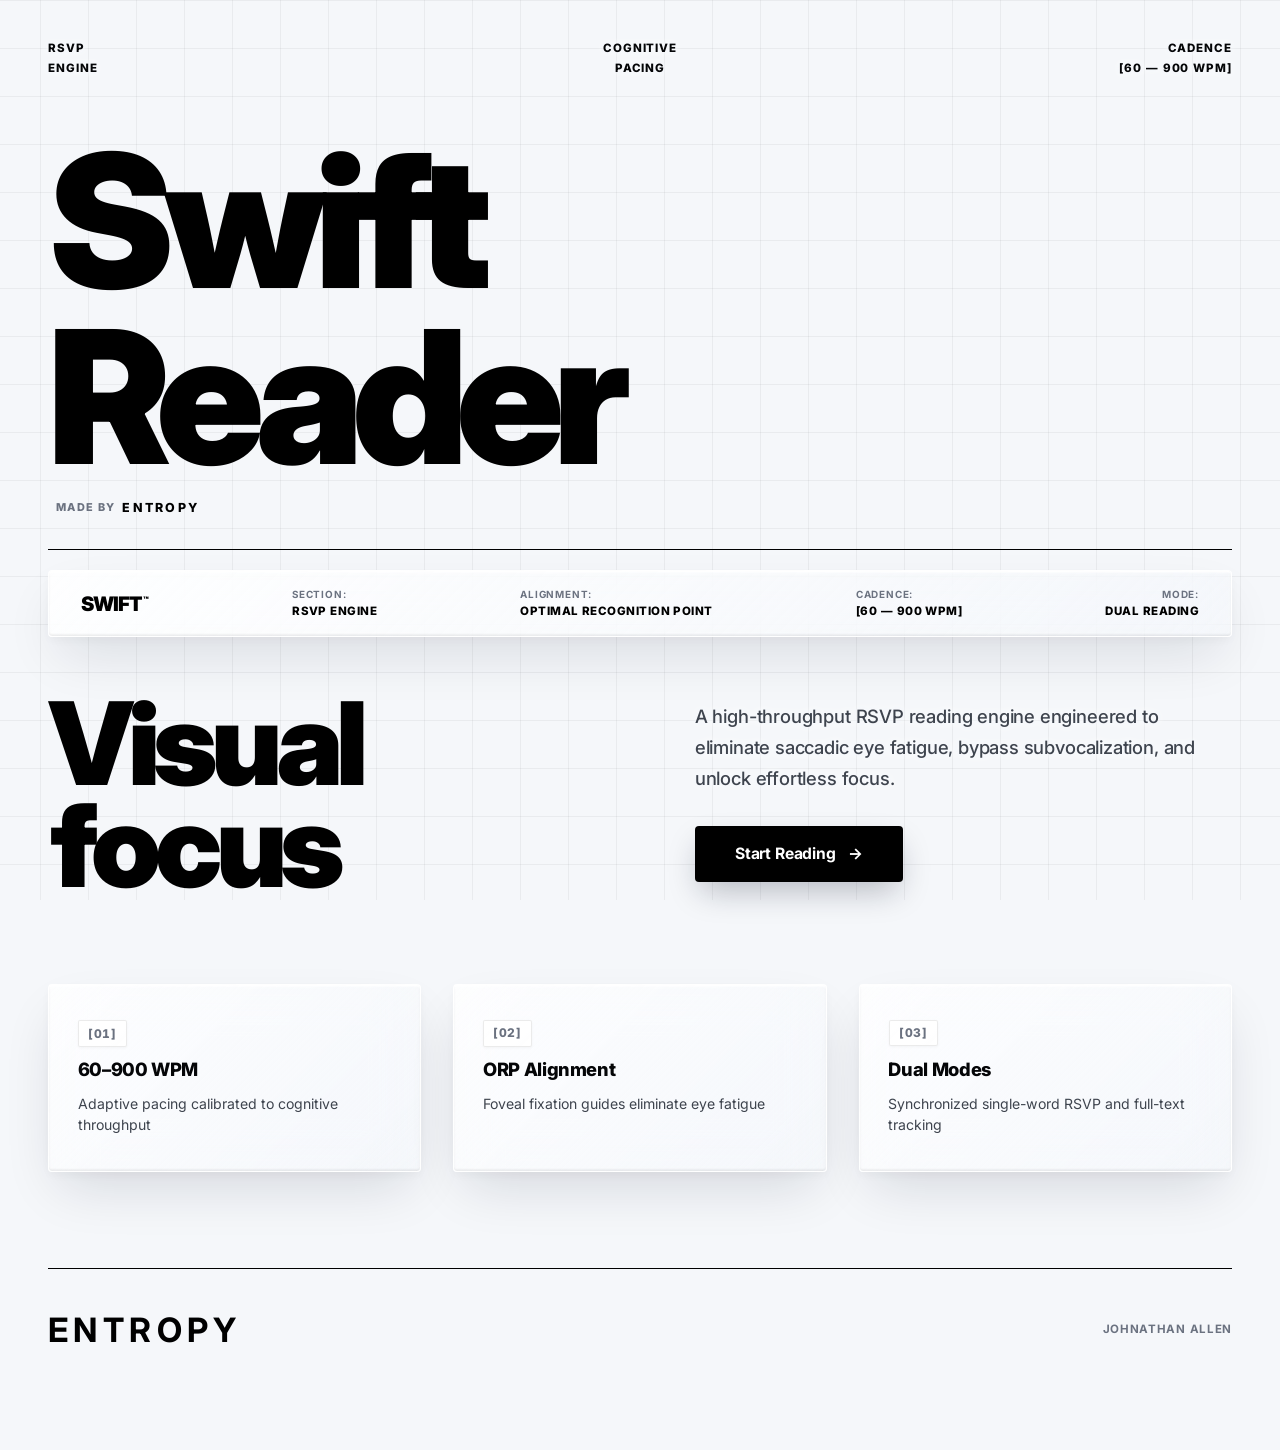
==== commit cb475b5e: "feat(swift-reader): update branding to Swift, add minimalist footer, and perfect layout alignment" ====
--- a/Projects/Swift Reader/index.html
+++ b/Projects/Swift Reader/index.html
@@ -3,7 +3,7 @@
 <head>
   <meta charset="UTF-8">
   <meta name="viewport" content="width=device-width, initial-scale=1.0">
-  <title>Swift Reader — High-Throughput RSVP Speed Reader</title>
+  <title>Swift — High-Throughput RSVP Speed Reader</title>
   <link rel="preconnect" href="https://fonts.googleapis.com">
   <link rel="preconnect" href="https://fonts.gstatic.com" crossorigin>
   <link href="https://fonts.googleapis.com/css2?family=Inter:wght@400;500;600;700;800;900&display=swap" rel="stylesheet">
@@ -25,7 +25,7 @@
     </div>
     <div class="utility-col utility-mid">
       <span>COGNITIVE</span>
-      <span>PACING.</span>
+      <span>PACING</span>
     </div>
     <div class="utility-col utility-right">
       <span>CADENCE</span>
@@ -37,9 +37,12 @@
   <header class="colossal-hero-section">
     <div class="colossal-title-wrapper">
       <h1 class="colossal-title">
-        <span class="title-row">Swift</span>
-        <span class="title-row">Reader</span>
+        <span class="title-row">Swift<br>Reader</span>
       </h1>
+      <div class="hero-attribution">
+        <span class="attr-prefix">MADE BY</span>
+        <span class="attr-brand">ENTROPY</span>
+      </div>
     </div>
   </header>
 
@@ -49,7 +52,8 @@
   <!-- Microscopic Structured Metadata Row -->
   <section class="metadata-grid" aria-label="System metadata">
     <div class="meta-col meta-brand">
-      <span class="brand-mark">SR<sup>™</sup></span>
+      <span class="brand-mark">SWIFT<sup>™</sup></span>
+      <span class="meta-brand-badge">SYSTEM SPECS</span>
     </div>
     <div class="meta-col">
       <span class="meta-label">SECTION:</span>
@@ -115,5 +119,26 @@
     </div>
   </main>
 
+  <!-- Minimalist Editorial Footer -->
+  <footer class="editorial-footer" aria-label="Site footer">
+    <div class="hairline-divider" role="separator"></div>
+
+    <div class="footer-inner">
+      <div class="footer-minimal-layout">
+        <!-- Brand Identity (ENTROPY Logo) -->
+        <div class="footer-brand-block">
+          <span class="entropy-logo">ENTROPY</span>
+        </div>
+
+        <!-- Minimalist Legal Lockup -->
+        <div class="footer-meta-block">
+          <div class="footer-copy-text">
+            <span>Johnathan Allen</span>
+          </div>
+        </div>
+      </div>
+    </div>
+  </footer>
+
 </body>
 </html>
--- a/Projects/Swift Reader/style.css
+++ b/Projects/Swift Reader/style.css
@@ -28,7 +28,7 @@
 
   /* Focal Cobalt Chrome Accent (Foveal ORP fixation) */
   --accent-foveal: #0044ee;
-  --accent-foveal-glow: 0 0 16px rgba(0, 68, 238, 0.4);
+  --accent-foveal-glow: none;
 
   /* Typography Stack */
   --font-main: 'Inter', system-ui, -apple-system, BlinkMacSystemFont, 'Segoe UI', Roboto, 'Helvetica Neue', Arial, sans-serif;
@@ -57,7 +57,7 @@
 
 body {
   font-family: var(--font-main);
-  background-color: var(--bg-canvas);
+  background-color: transparent;
   color: var(--ink-primary);
   min-height: 100vh;
   line-height: 1.5;
@@ -80,7 +80,7 @@
 }
 
 /* ==========================================================================
-   Fluid Liquid Metal Ambient Background
+   Fluid Liquid Metal Ambient Background (Neutral Platinum Canvas)
    ========================================================================== */
 .ambient-backdrop {
   position: fixed;
@@ -88,50 +88,11 @@
   pointer-events: none;
   z-index: -1;
   overflow: hidden;
-  background: 
-    radial-gradient(ellipse 80% 50% at 50% -20%, rgba(210, 225, 245, 0.6) 0%, transparent 60%),
-    radial-gradient(circle at 100% 100%, rgba(200, 215, 235, 0.4) 0%, transparent 50%),
-    #f5f7fa;
+  background-color: var(--bg-canvas);
 }
 
 .ambient-orb {
-  position: absolute;
-  border-radius: 50%;
-  filter: blur(80px);
-  opacity: 0.65;
-  animation: floatOrb 18s ease-in-out infinite alternate;
-}
-
-.ambient-orb-1 {
-  top: -12%;
-  left: 15%;
-  width: 700px;
-  height: 700px;
-  background: radial-gradient(circle, rgba(185, 205, 235, 0.7) 0%, rgba(215, 225, 245, 0.3) 50%, transparent 70%);
-}
-
-.ambient-orb-2 {
-  bottom: 0%;
-  right: 10%;
-  width: 750px;
-  height: 750px;
-  background: radial-gradient(circle, rgba(195, 215, 240, 0.65) 0%, rgba(225, 235, 250, 0.25) 55%, transparent 70%);
-  animation-duration: 22s;
-  animation-direction: alternate-reverse;
-}
-
-.ambient-orb-3 {
-  top: 40%;
-  left: 60%;
-  width: 550px;
-  height: 550px;
-  background: radial-gradient(circle, rgba(210, 225, 248, 0.5) 0%, transparent 65%);
-  animation-duration: 15s;
-}
-
-@keyframes floatOrb {
-  0% { transform: translate(0, 0) scale(1); }
-  100% { transform: translate(30px, 40px) scale(1.08); }
+  display: none;
 }
 
 /* ==========================================================================
@@ -141,6 +102,21 @@
   padding: 2.5rem 3rem 5rem;
   max-width: 1440px;
   margin: 0 auto;
+  background-color: transparent;
+}
+
+/* Subtle Architectural Precision Grid Layout (Universal Background Grid) */
+.ambient-backdrop::after {
+  content: "";
+  position: absolute;
+  inset: 0;
+  background-image: 
+    linear-gradient(to right, rgba(0, 0, 0, 0.048) 1px, transparent 1px),
+    linear-gradient(to bottom, rgba(0, 0, 0, 0.048) 1px, transparent 1px);
+  background-size: 48px 48px;
+  background-position: center top;
+  pointer-events: none;
+  z-index: 1;
 }
 
 /* Top Utility Navigation Grid */
@@ -155,6 +131,7 @@
   letter-spacing: 0.08em;
   text-transform: uppercase;
   color: var(--ink-primary);
+  text-shadow: 0 0 10px var(--bg-canvas), 0 0 6px var(--bg-canvas), 0 0 3px var(--bg-canvas);
 }
 
 .utility-col {
@@ -169,7 +146,7 @@
 
 /* Colossal Primary Title with Molten Chrome Texture */
 .colossal-hero-section {
-  margin-bottom: 2.25rem;
+  margin-bottom: 2rem;
 }
 
 .colossal-title-wrapper {
@@ -177,19 +154,51 @@
 }
 
 .colossal-title {
-  display: flex;
-  flex-direction: column;
+  display: block;
   font-size: clamp(4.8rem, 14.5vw, 13.5rem);
   font-weight: 900;
-  line-height: 0.88;
+  line-height: 0.95;
   letter-spacing: -0.06em;
   text-transform: none;
   user-select: none;
   color: #000000;
+  margin: 0;
+  padding: 0;
 }
 
 .colossal-title .title-row {
   display: block;
+}
+
+/* Subtle Hero Attribution: "MADE BY ENTROPY" */
+.hero-attribution {
+  display: inline-flex;
+  align-items: center;
+  gap: 0.45rem;
+  margin-top: 1rem;
+  padding: 0;
+  margin-left: 0.5rem;
+  user-select: none;
+  line-height: 1;
+}
+
+.attr-prefix {
+  font-family: var(--font-main);
+  font-size: 0.68rem;
+  font-weight: 800;
+  letter-spacing: 0.12em;
+  color: var(--ink-dim);
+  text-transform: uppercase;
+}
+
+.attr-brand {
+  font-family: 'Aksen', 'Inter', -apple-system, BlinkMacSystemFont, 'Segoe UI', sans-serif;
+  font-size: 0.78rem;
+  font-weight: 800;
+  letter-spacing: 0.18em;
+  text-transform: uppercase;
+  color: #000000;
+  line-height: 1;
 }
 
 /* Crisp Razor-Thin Divider */
@@ -216,11 +225,11 @@
   font-weight: 700;
   letter-spacing: 0.06em;
   text-transform: uppercase;
-  background: linear-gradient(135deg, rgba(255, 255, 255, 0.8) 0%, rgba(245, 248, 255, 0.45) 100%);
+  background: linear-gradient(135deg, rgba(255, 255, 255, 0.85) 0%, rgba(245, 247, 250, 0.5) 100%);
   backdrop-filter: blur(24px) saturate(180%);
   -webkit-backdrop-filter: blur(24px) saturate(180%);
   border: var(--liquid-glass-border);
-  border-radius: 16px;
+  border-radius: 4px;
   box-shadow: var(--liquid-specular-rim), var(--liquid-glass-shadow);
 }
 
@@ -239,6 +248,10 @@
   margin-left: 1px;
 }
 
+.meta-brand-badge {
+  display: none;
+}
+
 .meta-col {
   display: flex;
   flex-direction: column;
@@ -296,6 +309,11 @@
   color: #000000;
 }
 
+/* Perfect Optical Vertical Alignment of "focus" with "Visual" */
+.secondary-title .title-row:last-child {
+  margin-left: 0.0156em;
+}
+
 .editorial-content-block {
   display: flex;
   flex-direction: column;
@@ -308,8 +326,9 @@
   font-size: 1.15rem;
   line-height: 1.68;
   color: var(--ink-secondary);
-  font-weight: 400;
+  font-weight: 500;
   letter-spacing: -0.01em;
+  text-shadow: 0 0 12px var(--bg-canvas), 0 0 6px var(--bg-canvas), 0 0 2px var(--bg-canvas);
 }
 
 /* Action Button */
@@ -323,7 +342,7 @@
   background: #000000;
   color: #ffffff;
   border: none;
-  border-radius: 9999px;
+  border-radius: 4px;
   font-family: var(--font-main);
   font-size: 0.98rem;
   font-weight: 700;
@@ -377,8 +396,8 @@
   flex-direction: column;
   gap: 0.6rem;
   padding: 2.2rem 1.8rem;
-  border-radius: 22px;
-  background: linear-gradient(135deg, rgba(255, 255, 255, 0.75) 0%, rgba(245, 248, 255, 0.38) 100%);
+  border-radius: 4px;
+  background: linear-gradient(135deg, rgba(255, 255, 255, 0.8) 0%, rgba(245, 247, 250, 0.45) 100%);
   backdrop-filter: blur(28px) saturate(180%);
   -webkit-backdrop-filter: blur(28px) saturate(180%);
   border: var(--liquid-glass-border);
@@ -388,7 +407,7 @@
 
 .feature-card:hover {
   transform: translateY(-4px);
-  background: linear-gradient(135deg, rgba(255, 255, 255, 0.85) 0%, rgba(248, 250, 255, 0.5) 100%);
+  background: linear-gradient(135deg, rgba(255, 255, 255, 0.9) 0%, rgba(245, 247, 250, 0.6) 100%);
   border-color: #ffffff;
   box-shadow: 
     inset 0 2px 2px 0 rgba(255, 255, 255, 1),
@@ -407,7 +426,7 @@
   border: 1px solid rgba(0, 0, 0, 0.08);
   box-shadow: 0 1px 3px rgba(0, 0, 0, 0.04);
   padding: 0.2rem 0.6rem;
-  border-radius: 6px;
+  border-radius: 2px;
   display: inline-block;
   align-self: flex-start;
 }
@@ -467,7 +486,7 @@
   background: rgba(255, 255, 255, 0.85);
   border: 1px solid rgba(0, 0, 0, 0.1);
   box-shadow: 0 2px 8px rgba(0, 0, 0, 0.04);
-  border-radius: 9999px;
+  border-radius: 4px;
   transition: all 0.2s ease;
 }
 
@@ -497,7 +516,7 @@
   background: #000000;
   border: none;
   padding: 0.15rem 0.65rem;
-  border-radius: 9999px;
+  border-radius: 2px;
   text-transform: uppercase;
   letter-spacing: 0.05em;
 }
@@ -540,7 +559,7 @@
   background: rgba(255, 255, 255, 0.85);
   border: 1px solid rgba(0, 0, 0, 0.1);
   box-shadow: 0 2px 8px rgba(0, 0, 0, 0.04);
-  border-radius: 9999px;
+  border-radius: 4px;
   padding: 0.5rem 1.15rem;
   cursor: pointer;
   transition: all 0.2s ease;
@@ -579,7 +598,7 @@
   color: #ffffff;
   background: #000000;
   border: none;
-  border-radius: 9999px;
+  border-radius: 4px;
   padding: 0.7rem 2rem;
   cursor: pointer;
   box-shadow: 0 12px 28px -5px rgba(15, 23, 42, 0.25);
@@ -602,11 +621,11 @@
 }
 
 .source-collapsible {
-  background: linear-gradient(135deg, rgba(255, 255, 255, 0.78) 0%, rgba(245, 248, 255, 0.45) 100%);
+  background: linear-gradient(135deg, rgba(255, 255, 255, 0.82) 0%, rgba(245, 247, 250, 0.5) 100%);
   backdrop-filter: blur(28px) saturate(180%);
   -webkit-backdrop-filter: blur(28px) saturate(180%);
   border: var(--liquid-glass-border);
-  border-radius: 20px;
+  border-radius: 4px;
   box-shadow: var(--liquid-specular-rim), var(--liquid-glass-shadow);
   overflow: hidden;
 }
@@ -662,7 +681,7 @@
   border: 1px solid rgba(0, 0, 0, 0.08);
   box-shadow: 0 1px 3px rgba(0, 0, 0, 0.04);
   padding: 0.15rem 0.65rem;
-  border-radius: 9999px;
+  border-radius: 2px;
 }
 
 .source-body-wrapper {
@@ -697,7 +716,7 @@
   background: rgba(255, 255, 255, 0.85);
   color: var(--ink-primary);
   border: 1px solid rgba(0, 0, 0, 0.12);
-  border-radius: 12px;
+  border-radius: 4px;
   outline: none;
   resize: vertical;
   box-shadow: inset 0 1px 3px rgba(0, 0, 0, 0.05);
@@ -749,11 +768,11 @@
   width: 100%;
   max-width: 820px;
   height: 330px;
-  background: linear-gradient(135deg, rgba(255, 255, 255, 0.78) 0%, rgba(245, 248, 255, 0.45) 100%);
+  background: linear-gradient(135deg, rgba(255, 255, 255, 0.82) 0%, rgba(245, 247, 250, 0.5) 100%);
   backdrop-filter: blur(32px) saturate(180%);
   -webkit-backdrop-filter: blur(32px) saturate(180%);
   border: 1px solid rgba(255, 255, 255, 0.9);
-  border-radius: 28px;
+  border-radius: 4px;
   box-shadow: 
     inset 0 2px 2px 0 rgba(255, 255, 255, 1),
     inset 0 -2px 3px 0 rgba(0, 0, 0, 0.06),
@@ -772,7 +791,7 @@
   width: 2.5px;
   height: 18px;
   background-color: var(--accent-foveal);
-  box-shadow: var(--accent-foveal-glow);
+  box-shadow: none;
   transform: translateX(-50%);
   border-radius: 1px;
 }
@@ -802,7 +821,7 @@
   text-align: center;
   min-width: 0.65em;
   font-weight: 900;
-  text-shadow: 0 0 14px rgba(0, 68, 238, 0.35);
+  text-shadow: none;
 }
 
 .orp-suffix {
@@ -824,7 +843,7 @@
   border: 1px solid rgba(0, 0, 0, 0.08);
   box-shadow: 0 1px 3px rgba(0, 0, 0, 0.04);
   padding: 0.25rem 0.75rem;
-  border-radius: 9999px;
+  border-radius: 2px;
 }
 
 /* Playback Navigation Controls */
@@ -840,7 +859,7 @@
   height: 48px;
   font-size: 1.1rem;
   padding: 0;
-  border-radius: 50%;
+  border-radius: 4px;
 }
 
 .playback-controls .play-btn {
@@ -857,11 +876,11 @@
   display: flex;
   flex-direction: column;
   gap: 1.25rem;
-  background: linear-gradient(135deg, rgba(255, 255, 255, 0.75) 0%, rgba(245, 248, 255, 0.4) 100%);
+  background: linear-gradient(135deg, rgba(255, 255, 255, 0.8) 0%, rgba(245, 247, 250, 0.45) 100%);
   backdrop-filter: blur(28px) saturate(180%);
   -webkit-backdrop-filter: blur(28px) saturate(180%);
   border: 1px solid rgba(255, 255, 255, 0.85);
-  border-radius: 22px;
+  border-radius: 4px;
   box-shadow: var(--liquid-specular-rim), var(--liquid-glass-shadow);
 }
 
@@ -890,7 +909,7 @@
   border: 1px solid rgba(0, 0, 0, 0.08);
   box-shadow: 0 1px 3px rgba(0, 0, 0, 0.04);
   padding: 0.25rem 0.75rem;
-  border-radius: 9999px;
+  border-radius: 2px;
 }
 
 .speed-slider-row {
@@ -907,7 +926,7 @@
   display: flex;
   align-items: center;
   justify-content: center;
-  border-radius: 50%;
+  border-radius: 4px;
 }
 
 /* Liquid Mercury Range Slider */
@@ -917,7 +936,7 @@
   appearance: none;
   height: 4px;
   background: linear-gradient(90deg, #11151c, #6b778d);
-  border-radius: 9999px;
+  border-radius: 2px;
   outline: none;
   cursor: pointer;
 }
@@ -930,7 +949,7 @@
   background: linear-gradient(180deg, #2b323e 0%, #080a0f 100%);
   border: 2px solid #ffffff;
   box-shadow: 0 2px 8px rgba(15, 23, 42, 0.35);
-  border-radius: 50%;
+  border-radius: 2px;
   cursor: pointer;
   transition: transform 0.15s ease;
 }
@@ -945,7 +964,7 @@
   background: linear-gradient(180deg, #2b323e 0%, #080a0f 100%);
   border: 2px solid #ffffff;
   box-shadow: 0 2px 8px rgba(15, 23, 42, 0.35);
-  border-radius: 50%;
+  border-radius: 2px;
   cursor: pointer;
 }
 
@@ -964,7 +983,7 @@
   background: rgba(255, 255, 255, 0.85);
   border: 1px solid rgba(0, 0, 0, 0.1);
   box-shadow: 0 1px 3px rgba(0, 0, 0, 0.04);
-  border-radius: 12px;
+  border-radius: 4px;
   cursor: pointer;
   transition: all 0.2s ease;
 }
@@ -1024,7 +1043,7 @@
   border: 1px solid rgba(0, 0, 0, 0.1);
   box-shadow: 0 1px 2px rgba(0, 0, 0, 0.04);
   padding: 0.2rem 0.55rem;
-  border-radius: 6px;
+  border-radius: 2px;
   font-family: var(--font-main);
   font-size: 0.72rem;
   font-weight: 700;
@@ -1051,11 +1070,11 @@
   font-size: 1.18rem;
   line-height: 2.0;
   text-align: left;
-  background: linear-gradient(135deg, rgba(255, 255, 255, 0.82) 0%, rgba(248, 250, 255, 0.6) 100%);
+  background: linear-gradient(135deg, rgba(255, 255, 255, 0.85) 0%, rgba(245, 247, 250, 0.6) 100%);
   backdrop-filter: blur(32px) saturate(180%);
   -webkit-backdrop-filter: blur(32px) saturate(180%);
   border: 1px solid rgba(255, 255, 255, 0.9);
-  border-radius: 26px;
+  border-radius: 4px;
   box-shadow: var(--liquid-specular-rim), var(--liquid-glass-shadow);
   color: var(--ink-primary);
 }
@@ -1064,7 +1083,7 @@
 .word {
   display: inline;
   padding: 0.1em 0.25em;
-  border-radius: 4px;
+  border-radius: 2px;
   cursor: pointer;
   transition: none;
 }
@@ -1089,11 +1108,11 @@
   gap: 1.25rem;
   padding: 1rem 1.6rem;
   flex-wrap: wrap;
-  background: linear-gradient(135deg, rgba(255, 255, 255, 0.78) 0%, rgba(245, 248, 255, 0.45) 100%);
+  background: linear-gradient(135deg, rgba(255, 255, 255, 0.82) 0%, rgba(245, 247, 250, 0.5) 100%);
   backdrop-filter: blur(28px) saturate(180%);
   -webkit-backdrop-filter: blur(28px) saturate(180%);
   border: 1px solid rgba(255, 255, 255, 0.85);
-  border-radius: 20px;
+  border-radius: 4px;
   box-shadow: var(--liquid-specular-rim), var(--liquid-glass-shadow);
 }
 
@@ -1107,7 +1126,7 @@
   width: 40px;
   height: 40px;
   padding: 0;
-  border-radius: 50%;
+  border-radius: 4px;
 }
 
 .fulltext-nav-controls .play-btn {
@@ -1128,7 +1147,7 @@
   appearance: none;
   height: 4px;
   background: linear-gradient(90deg, #11151c, #6b778d);
-  border-radius: 9999px;
+  border-radius: 2px;
   cursor: pointer;
 }
 
@@ -1140,7 +1159,7 @@
   background: linear-gradient(180deg, #2b323e 0%, #080a0f 100%);
   border: 2px solid #ffffff;
   box-shadow: 0 2px 6px rgba(15, 23, 42, 0.35);
-  border-radius: 50%;
+  border-radius: 2px;
   cursor: pointer;
   transition: transform 0.15s ease;
 }
@@ -1155,7 +1174,7 @@
   background: linear-gradient(180deg, #2b323e 0%, #080a0f 100%);
   border: 2px solid #ffffff;
   box-shadow: 0 2px 6px rgba(15, 23, 42, 0.35);
-  border-radius: 50%;
+  border-radius: 2px;
   cursor: pointer;
 }
 
@@ -1172,7 +1191,7 @@
   border: 1px solid rgba(0, 0, 0, 0.08);
   box-shadow: 0 1px 3px rgba(0, 0, 0, 0.04);
   padding: 0.35rem 0.75rem;
-  border-radius: 9999px;
+  border-radius: 2px;
   font-size: 0.75rem;
   font-weight: 700;
   font-variant-numeric: tabular-nums;
@@ -1190,16 +1209,18 @@
     padding: 2rem 1.5rem 4rem;
   }
 
+  /* Keep metadata row clean, horizontal and fully aligned down to 768px */
   .metadata-grid {
-    display: grid;
-    grid-template-columns: repeat(2, 1fr);
-    gap: 1.25rem 1.5rem;
-    padding: 1.25rem 1.5rem;
+    display: flex;
+    justify-content: space-between;
+    align-items: center;
+    gap: 0.85rem;
+    padding: 1rem 1.5rem;
   }
 
   .meta-right {
-    align-items: flex-start;
-    text-align: left;
+    align-items: flex-end;
+    text-align: right;
   }
 
   .lower-layout {
@@ -1209,6 +1230,48 @@
 }
 
 @media (max-width: 768px) {
+  /* Symmetrical 2x2 grid with full-width brand header below 768px */
+  .metadata-grid {
+    display: grid;
+    grid-template-columns: 1.1fr 1fr;
+    gap: 1.15rem 1.75rem;
+    padding: 1.25rem 1.5rem;
+  }
+
+  .meta-brand {
+    grid-column: 1 / -1;
+    display: flex;
+    flex-direction: row;
+    justify-content: space-between;
+    align-items: center;
+    padding-bottom: 0.75rem;
+    border-bottom: 1px solid rgba(0, 0, 0, 0.08);
+    margin-bottom: 0.25rem;
+  }
+
+  .meta-brand-badge {
+    display: inline-block;
+    font-size: 0.62rem;
+    font-weight: 800;
+    letter-spacing: 0.08em;
+    color: var(--ink-dim);
+    text-transform: uppercase;
+  }
+
+  /* Left Column (items 2 & 4): Flush Left */
+  .metadata-grid > .meta-col:nth-child(2),
+  .metadata-grid > .meta-col:nth-child(4) {
+    align-items: flex-start;
+    text-align: left;
+  }
+
+  /* Right Column (items 3 & 5): Flush Right */
+  .metadata-grid > .meta-col:nth-child(3),
+  .metadata-grid > .meta-col:nth-child(5) {
+    align-items: flex-end;
+    text-align: right;
+  }
+
   .features-grid {
     grid-template-columns: 1fr;
     gap: 1.5rem;
@@ -1219,7 +1282,7 @@
   }
 }
 
-@media (max-width: 480px) {
+@media (max-width: 580px) {
   .top-utility-grid {
     grid-template-columns: 1fr;
     gap: 0.75rem;
@@ -1240,6 +1303,13 @@
 
   .metadata-grid {
     grid-template-columns: 1fr;
+    gap: 0.85rem;
+    padding: 1.15rem 1.25rem;
+  }
+
+  .metadata-grid > .meta-col {
+    align-items: flex-start !important;
+    text-align: left !important;
   }
 
   .reading-mode-view {
@@ -1250,7 +1320,7 @@
     display: block;
     margin: 1.5rem 0;
     padding: 1.5rem;
-    border-radius: 16px;
+    border-radius: 4px;
     background: rgba(255, 255, 255, 0.8);
     backdrop-filter: blur(20px);
     border: var(--liquid-glass-border);
@@ -1270,3 +1340,298 @@
     color: var(--ink-secondary);
   }
 }
+
+/* ==========================================================================
+   FOCUS / ZEN READING MODE (Universal Distraction-Free Cockpit)
+   ========================================================================== */
+
+/* Top Utility Strip (Part of Layout Flow, Guaranteed Zero Overlap) */
+.focus-top-nav {
+  display: none;
+  width: 100%;
+  max-width: 820px;
+  margin: 0 auto 1.25rem auto;
+  align-items: center;
+  justify-content: space-between;
+  padding: 0 0.25rem;
+  box-sizing: border-box;
+}
+
+body.focus-mode .focus-top-nav {
+  display: flex;
+}
+
+.focus-indicator-pill {
+  display: inline-flex;
+  align-items: center;
+  gap: 0.5rem;
+  font-family: var(--font-main);
+  font-size: 0.72rem;
+  font-weight: 700;
+  letter-spacing: 0.06em;
+  text-transform: uppercase;
+  color: var(--ink-secondary);
+  background: rgba(255, 255, 255, 0.85);
+  border: 1px solid rgba(0, 0, 0, 0.08);
+  border-radius: 2px;
+  padding: 0.35rem 0.85rem;
+  box-shadow: 0 1px 3px rgba(0, 0, 0, 0.04);
+}
+
+.focus-pulse-dot {
+  width: 6px;
+  height: 6px;
+  background-color: var(--accent-foveal);
+  border-radius: 50%;
+}
+
+.exit-focus-btn {
+  display: inline-flex;
+  align-items: center;
+  gap: 0.5rem;
+  padding: 0.45rem 1.1rem;
+  font-family: var(--font-main);
+  font-size: 0.76rem;
+  font-weight: 700;
+  letter-spacing: 0.04em;
+  text-transform: uppercase;
+  color: var(--ink-primary);
+  background: rgba(255, 255, 255, 0.88);
+  border: 1px solid rgba(0, 0, 0, 0.1);
+  border-radius: 4px;
+  box-shadow: 0 2px 8px rgba(15, 23, 42, 0.06);
+  cursor: pointer;
+  transition: all 0.2s ease;
+  user-select: none;
+}
+
+.exit-focus-btn kbd {
+  background: rgba(0, 0, 0, 0.06);
+  border: 1px solid rgba(0, 0, 0, 0.12);
+  border-radius: 2px;
+  padding: 0.1rem 0.4rem;
+  font-size: 0.65rem;
+  font-weight: 700;
+}
+
+.exit-focus-btn:hover {
+  background: #000000;
+  color: #ffffff;
+  border-color: #000000;
+  transform: translateY(-1px);
+  box-shadow: 0 6px 18px rgba(15, 23, 42, 0.18);
+}
+
+.exit-focus-btn:hover kbd {
+  background: rgba(255, 255, 255, 0.2);
+  border-color: rgba(255, 255, 255, 0.4);
+  color: #ffffff;
+}
+
+/* Hide Unnecessary UI Elements in Both Modes */
+body.focus-mode .app-header {
+  display: none !important;
+}
+
+body.focus-mode .source-panel-container {
+  display: none !important;
+}
+
+body.focus-mode .speed-panel {
+  display: none !important;
+}
+
+body.focus-mode .shortcuts-legend {
+  display: none !important;
+}
+
+/* Focused Workspace: Full Screen Centering with Clean Padding */
+body.focus-mode .reading-workspace {
+  min-height: 100vh;
+  display: flex;
+  flex-direction: column;
+  justify-content: center;
+  align-items: center;
+  padding: 2rem 1.5rem;
+  box-sizing: border-box;
+}
+
+/* MODE 1 (RSVP Focus): Center cockpit, interactive card, quiet controls */
+body.focus-mode .rsvp-view {
+  min-height: auto;
+  justify-content: center;
+  gap: 1.75rem;
+  width: 100%;
+}
+
+body.focus-mode .rsvp-card {
+  cursor: pointer;
+  box-shadow: 
+    inset 0 2px 2px 0 rgba(255, 255, 255, 1),
+    inset 0 -2px 3px 0 rgba(0, 0, 0, 0.06),
+    0 35px 80px -15px rgba(15, 23, 42, 0.22);
+  transition: transform 0.2s ease, box-shadow 0.2s ease;
+}
+
+body.focus-mode .rsvp-card:hover {
+  transform: scale(1.01);
+}
+
+body.focus-mode .playback-controls {
+  opacity: 0;
+  transform: translateY(6px);
+  pointer-events: none;
+  transition: opacity 0.25s ease, transform 0.25s ease;
+}
+
+/* Controls appear ONLY when actively hovering reading card or controls */
+body.focus-mode .playback-controls.show-controls,
+body.focus-mode .playback-controls:hover {
+  opacity: 1;
+  transform: translateY(0);
+  pointer-events: auto;
+}
+
+/* MODE 2 (Full Text Focus): Expansive reading canvas, quiet bottom bar */
+body.focus-mode .fulltext-view {
+  min-height: auto;
+  justify-content: center;
+  gap: 1.25rem;
+  width: 100%;
+}
+
+body.focus-mode .passage-container {
+  max-height: calc(85vh - 100px);
+  min-height: 380px;
+  box-shadow: var(--liquid-glass-shadow-elevated);
+}
+
+body.focus-mode .fulltext-bottom-bar {
+  opacity: 0;
+  transform: translateY(8px);
+  pointer-events: none;
+  transition: opacity 0.25s ease, transform 0.25s ease;
+}
+
+/* Bottom bar appears ONLY when actively hovering passage container or bottom bar */
+body.focus-mode .fulltext-bottom-bar.show-controls,
+body.focus-mode .fulltext-bottom-bar:hover {
+  opacity: 1;
+  transform: translateY(0);
+  pointer-events: auto;
+}
+
+/* ==========================================================================
+   MINIMALIST EDITORIAL FOOTER (index.html) // ENTROPY BRANDING
+   ========================================================================== */
+.editorial-footer {
+  margin-top: 6rem;
+  position: relative;
+  z-index: 2;
+  width: 100%;
+}
+
+.footer-inner {
+  padding: 2.75rem 0 1.5rem;
+}
+
+.footer-minimal-layout {
+  display: flex;
+  justify-content: space-between;
+  align-items: center;
+  gap: 2rem;
+  flex-wrap: wrap;
+}
+
+/* Brand Identity Lockup (Company Logo: ENTROPY) */
+.footer-brand-block {
+  display: flex;
+  flex-direction: column;
+  gap: 0.35rem;
+}
+
+.entropy-logo {
+  font-family: 'Aksen', 'Inter', -apple-system, BlinkMacSystemFont, 'Segoe UI', sans-serif;
+  font-size: 2.1rem;
+  font-weight: 700;
+  letter-spacing: 0.16em;
+  text-transform: uppercase;
+  color: #000000;
+  line-height: 1;
+  display: inline-block;
+  user-select: none;
+}
+
+.brand-subtext {
+  font-size: 0.68rem;
+  font-weight: 800;
+  letter-spacing: 0.1em;
+  color: var(--ink-dim);
+  text-transform: uppercase;
+}
+
+/* Minimalist Meta & Legal Lockup */
+.footer-meta-block {
+  display: flex;
+  flex-direction: column;
+  align-items: flex-end;
+  gap: 0.75rem;
+}
+
+.footer-meta-pill {
+  display: inline-flex;
+  align-items: center;
+  gap: 0.55rem;
+  padding: 0.35rem 0.75rem;
+  background: rgba(255, 255, 255, 0.85);
+  border: 1px solid rgba(0, 0, 0, 0.08);
+  border-radius: 2px;
+  box-shadow: 0 1px 3px rgba(0, 0, 0, 0.03);
+  font-size: 0.62rem;
+  font-weight: 800;
+  letter-spacing: 0.08em;
+  color: var(--ink-primary);
+  text-transform: uppercase;
+}
+
+.footer-meta-pill .pulse-indicator {
+  width: 6px;
+  height: 6px;
+  border-radius: 50%;
+  background: #2563eb;
+  box-shadow: 0 0 8px rgba(37, 99, 235, 0.8);
+}
+
+.footer-copy-text {
+  font-size: 0.72rem;
+  font-weight: 700;
+  letter-spacing: 0.06em;
+  color: var(--ink-dim);
+  text-transform: uppercase;
+  display: flex;
+  align-items: center;
+  gap: 0.5rem;
+}
+
+.footer-bullet {
+  color: rgba(0, 0, 0, 0.2);
+}
+
+.footer-copy-text sup {
+  font-size: 0.55rem;
+}
+
+/* Responsive Rules */
+@media (max-width: 680px) {
+  .footer-minimal-layout {
+    flex-direction: column;
+    align-items: flex-start;
+    gap: 1.75rem;
+  }
+
+  .footer-meta-block {
+    align-items: flex-start;
+  }
+}
+
+
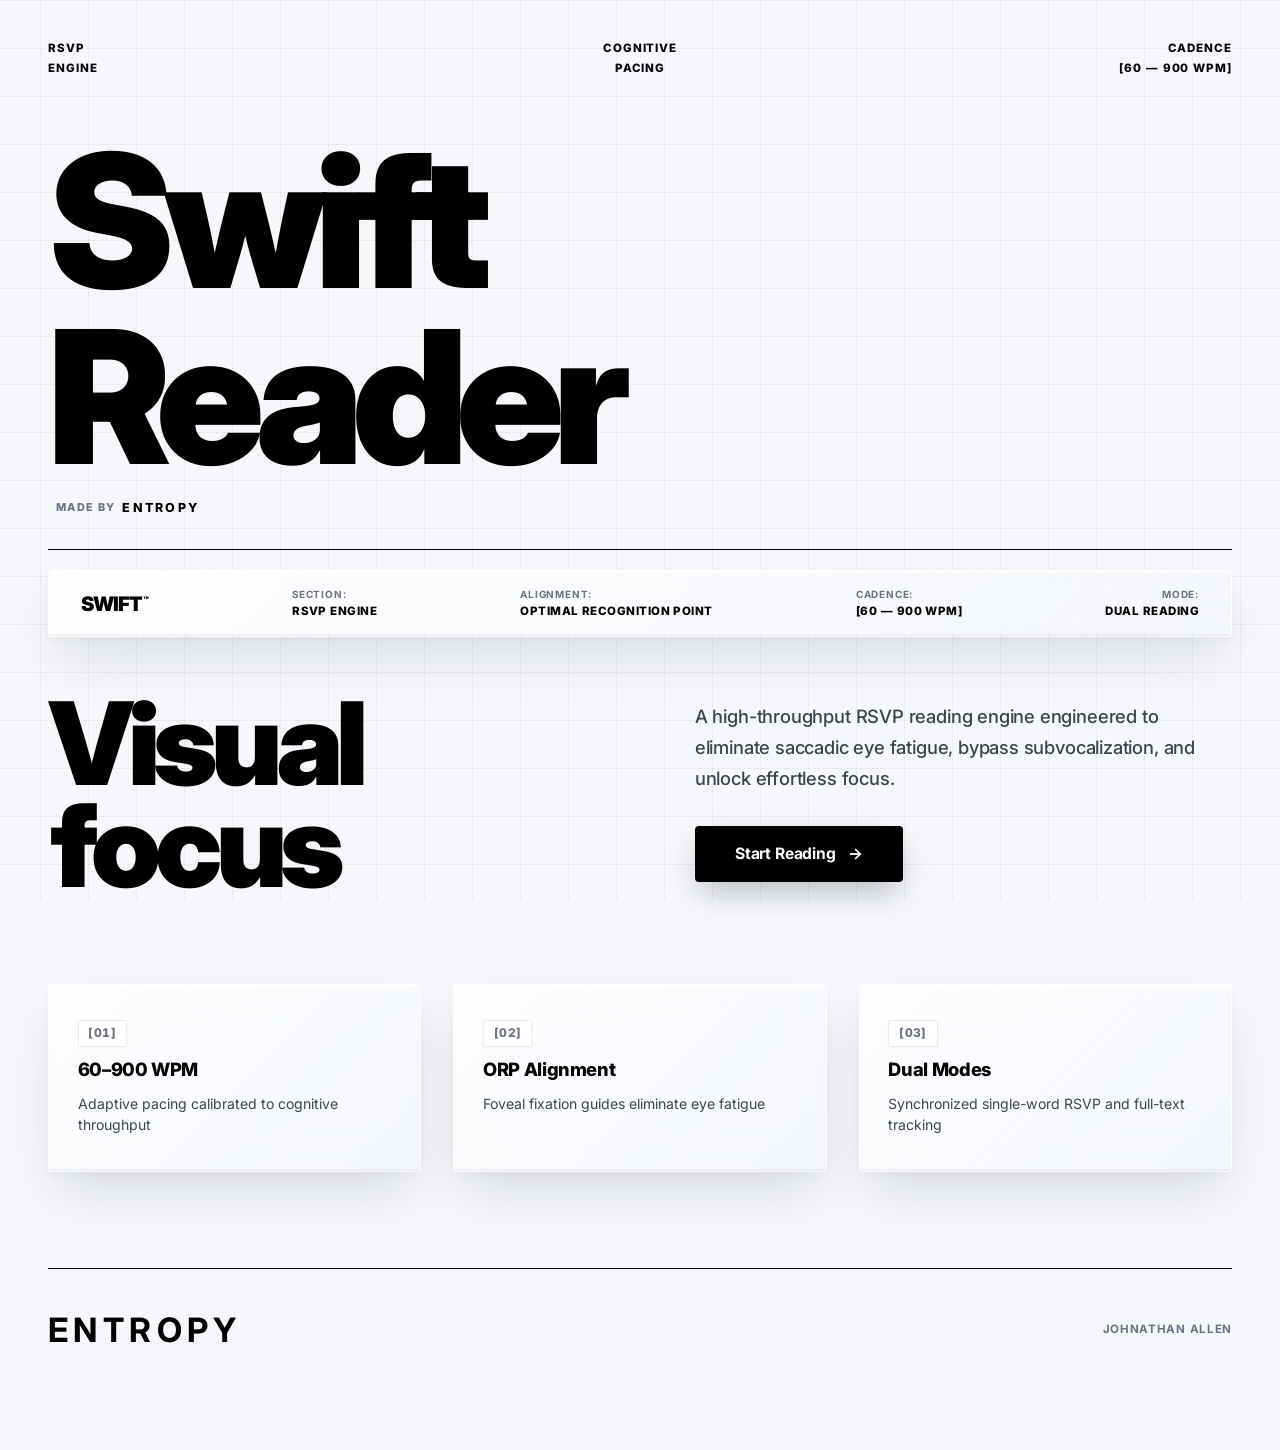
==== commit 220e9353: "feat(swift-reader): add mobile viewport lockout notice and minimalist reader header" ====
--- a/Projects/Swift Reader/index.html
+++ b/Projects/Swift Reader/index.html
@@ -45,6 +45,26 @@
       </div>
     </div>
   </header>
+
+  <!-- Advisory Mobile Screen Notice (< 480px) -->
+  <aside class="hero-screen-notice" role="alert" aria-live="polite">
+    <div class="notice-header">
+      <div class="notice-badge">
+        <span class="notice-pulse"></span>
+        <span class="notice-tag">VIEWPORT NOTICE</span>
+      </div>
+      <span class="notice-code">[RES &lt; 480PX]</span>
+    </div>
+    <div class="notice-body">
+      <h2 class="notice-title">Switch to a Larger Screen</h2>
+      <p class="notice-description">
+        Swift is engineered for high-throughput RSVP reading and dual-tracking modes requiring a wider display to maintain optimal visual pacing. Please access Swift on a tablet, laptop, or desktop computer.
+      </p>
+    </div>
+    <div class="notice-footer">
+      <span class="notice-meta-tag">OPTIMAL EXPERIENCE: ≥ 768PX</span>
+    </div>
+  </aside>
 
   <!-- Razor-Thin Full-Width Divider Line -->
   <div class="hairline-divider" role="separator"></div>
--- a/Projects/Swift Reader/style.css
+++ b/Projects/Swift Reader/style.css
@@ -1200,7 +1200,9 @@
 /* ==========================================================================
    Responsive Breakpoints
    ========================================================================== */
-.screen-notice {
+.screen-notice,
+.hero-screen-notice,
+.header-brand-tag {
   display: none;
 }
 
@@ -1312,32 +1314,169 @@
     text-align: left !important;
   }
 
+  /* Reader Mode Viewport Lockout (< 580px) */
   .reading-mode-view {
     display: none !important;
   }
 
+  /* Minimalist Upper Section in Reader Mode */
+  .app-header {
+    padding: 0.75rem 1.25rem;
+    background: rgba(255, 255, 255, 0.92);
+    border-bottom: 1px solid rgba(0, 0, 0, 0.08);
+    box-shadow: 0 1px 3px rgba(0, 0, 0, 0.02);
+  }
+
+  .header-container {
+    display: flex;
+    justify-content: space-between;
+    align-items: center;
+    gap: 1rem;
+  }
+
+  .header-left {
+    gap: 0;
+  }
+
+  /* Remove all control buttons and document info in header.app */
+  .header-right {
+    display: none !important;
+  }
+
+  .doc-info {
+    display: none !important;
+  }
+
+  /* Clean Minimalist Brand Tag */
+  .header-brand-tag {
+    display: block;
+    font-family: 'Aksen', 'Inter', -apple-system, BlinkMacSystemFont, sans-serif;
+    font-size: 1.05rem;
+    font-weight: 800;
+    letter-spacing: 0.14em;
+    color: #000000;
+    user-select: none;
+    line-height: 1;
+  }
+
+  .back-link {
+    padding: 0.4rem 0.85rem;
+    font-size: 0.76rem;
+  }
+
+  /* Remove source text drawer container for a pristine minimalist upper section */
+  .source-panel-container {
+    display: none !important;
+  }
+
+  .reading-workspace {
+    min-height: calc(100vh - 65px);
+    min-height: calc(100dvh - 65px);
+    display: flex;
+    flex-direction: column;
+    justify-content: center;
+    align-items: center;
+    padding: 1.5rem 1.25rem;
+    box-sizing: border-box;
+  }
+
+  /* Screen Notice in Reader Mode */
   .screen-notice {
-    display: block;
-    margin: 1.5rem 0;
-    padding: 1.5rem;
+    display: flex;
+    flex-direction: column;
+    gap: 1.15rem;
+    padding: 1.35rem;
+    background: rgba(255, 255, 255, 0.92);
+    backdrop-filter: blur(20px);
+    -webkit-backdrop-filter: blur(20px);
+    border: 1px solid rgba(0, 0, 0, 0.12);
     border-radius: 4px;
-    background: rgba(255, 255, 255, 0.8);
-    backdrop-filter: blur(20px);
-    border: var(--liquid-glass-border);
-  }
-
-  .notice-title {
-    color: var(--ink-primary);
-    font-size: 0.9rem;
+    box-shadow: 0 4px 20px rgba(0, 0, 0, 0.04);
+    margin: 0;
+    width: 100%;
+    max-width: 440px;
+    box-sizing: border-box;
+  }
+
+  .screen-notice .notice-header {
+    display: flex;
+    justify-content: space-between;
+    align-items: center;
+    border-bottom: 1px solid rgba(0, 0, 0, 0.08);
+    padding-bottom: 0.65rem;
+  }
+
+  .screen-notice .notice-badge {
+    display: inline-flex;
+    align-items: center;
+    gap: 0.45rem;
+  }
+
+  .screen-notice .notice-pulse {
+    width: 6px;
+    height: 6px;
+    border-radius: 50%;
+    background: #000000;
+  }
+
+  .screen-notice .notice-tag {
+    font-family: var(--font-main);
+    font-size: 0.65rem;
     font-weight: 800;
-    margin-bottom: 0.5rem;
+    letter-spacing: 0.1em;
     text-transform: uppercase;
-    letter-spacing: 0.04em;
-  }
-
-  .screen-notice p {
-    font-size: 0.82rem;
+    color: #000000;
+  }
+
+  .screen-notice .notice-code {
+    font-size: 0.62rem;
+    font-weight: 700;
+    letter-spacing: 0.06em;
+    color: var(--ink-dim);
+    font-family: var(--font-main);
+  }
+
+  .screen-notice .notice-body {
+    display: flex;
+    flex-direction: column;
+    gap: 0.5rem;
+  }
+
+  .screen-notice .notice-title {
+    font-family: var(--font-main);
+    font-size: 1.15rem;
+    font-weight: 800;
+    letter-spacing: -0.025em;
+    line-height: 1.25;
+    color: #000000;
+    margin: 0;
+    text-transform: uppercase;
+  }
+
+  .screen-notice .notice-description {
+    font-family: var(--font-main);
+    font-size: 0.85rem;
+    line-height: 1.55;
     color: var(--ink-secondary);
+    margin: 0;
+    font-weight: 500;
+    letter-spacing: -0.01em;
+  }
+
+  .screen-notice .notice-footer {
+    display: flex;
+    align-items: center;
+    padding-top: 0.65rem;
+    border-top: 1px solid rgba(0, 0, 0, 0.06);
+  }
+
+  .screen-notice .notice-meta-tag {
+    font-family: var(--font-main);
+    font-size: 0.65rem;
+    font-weight: 800;
+    letter-spacing: 0.08em;
+    text-transform: uppercase;
+    color: var(--ink-dim);
   }
 }
 
@@ -1634,4 +1773,175 @@
   }
 }
 
-
+/* ==========================================================================
+   MOBILE HERO LOCKOUT (< 480px)
+   Notice to switch to larger screen; disable all other elements except hero text & footer
+   ========================================================================== */
+@media (max-width: 480px) {
+  /* Hero page container formatting */
+  .editorial-body {
+    min-height: 100vh;
+    min-height: 100dvh;
+    display: flex;
+    flex-direction: column;
+    justify-content: space-between;
+    padding: 2.25rem 1.25rem 1.5rem;
+    box-sizing: border-box;
+  }
+
+  /* Disable every element except main hero text, notice, and footer */
+  .editorial-body .top-utility-grid,
+  .editorial-body > .hairline-divider,
+  .editorial-body .metadata-grid,
+  .editorial-body .lower-editorial-section {
+    display: none !important;
+  }
+
+  /* Main Hero Text section (kept) */
+  .colossal-hero-section {
+    margin-bottom: 1.5rem;
+  }
+
+  .colossal-title {
+    font-size: clamp(3.2rem, 15vw, 4.4rem);
+    line-height: 0.94;
+    letter-spacing: -0.055em;
+  }
+
+  .hero-attribution {
+    margin-top: 0.85rem;
+    margin-left: 0.25rem;
+  }
+
+  /* Hero Screen Notice: Display prominently */
+  .hero-screen-notice {
+    display: flex;
+    flex-direction: column;
+    gap: 1.15rem;
+    padding: 1.35rem;
+    background: rgba(255, 255, 255, 0.92);
+    backdrop-filter: blur(20px);
+    -webkit-backdrop-filter: blur(20px);
+    border: 1px solid rgba(0, 0, 0, 0.12);
+    border-radius: 4px;
+    box-shadow: 0 4px 20px rgba(0, 0, 0, 0.04);
+    margin: 1rem 0;
+  }
+
+  .hero-screen-notice .notice-header {
+    display: flex;
+    justify-content: space-between;
+    align-items: center;
+    border-bottom: 1px solid rgba(0, 0, 0, 0.08);
+    padding-bottom: 0.65rem;
+  }
+
+  .hero-screen-notice .notice-badge {
+    display: inline-flex;
+    align-items: center;
+    gap: 0.45rem;
+  }
+
+  .hero-screen-notice .notice-pulse {
+    width: 6px;
+    height: 6px;
+    border-radius: 50%;
+    background: #000000;
+  }
+
+  .hero-screen-notice .notice-tag {
+    font-family: var(--font-main);
+    font-size: 0.65rem;
+    font-weight: 800;
+    letter-spacing: 0.1em;
+    text-transform: uppercase;
+    color: #000000;
+  }
+
+  .hero-screen-notice .notice-code {
+    font-size: 0.62rem;
+    font-weight: 700;
+    letter-spacing: 0.06em;
+    color: var(--ink-dim);
+    font-family: var(--font-main);
+  }
+
+  .hero-screen-notice .notice-body {
+    display: flex;
+    flex-direction: column;
+    gap: 0.5rem;
+  }
+
+  .hero-screen-notice .notice-title {
+    font-family: var(--font-main);
+    font-size: 1.15rem;
+    font-weight: 800;
+    letter-spacing: -0.025em;
+    line-height: 1.25;
+    color: #000000;
+    margin: 0;
+    text-transform: uppercase;
+  }
+
+  .hero-screen-notice .notice-description {
+    font-family: var(--font-main);
+    font-size: 0.85rem;
+    line-height: 1.55;
+    color: var(--ink-secondary);
+    margin: 0;
+    font-weight: 500;
+    letter-spacing: -0.01em;
+  }
+
+  .hero-screen-notice .notice-footer {
+    display: flex;
+    align-items: center;
+    padding-top: 0.65rem;
+    border-top: 1px solid rgba(0, 0, 0, 0.06);
+  }
+
+  .hero-screen-notice .notice-meta-tag {
+    font-family: var(--font-main);
+    font-size: 0.65rem;
+    font-weight: 800;
+    letter-spacing: 0.08em;
+    text-transform: uppercase;
+    color: var(--ink-dim);
+  }
+
+  /* Minimalist Footer (kept) */
+  .editorial-footer {
+    margin-top: auto;
+    width: 100%;
+  }
+
+  .editorial-footer .hairline-divider {
+    display: block !important;
+  }
+
+  .editorial-footer .footer-inner {
+    padding: 1.25rem 0 0.5rem;
+  }
+
+  .footer-minimal-layout {
+    flex-direction: column;
+    align-items: flex-start;
+    gap: 0.6rem;
+  }
+
+  .entropy-logo {
+    font-size: 1.55rem;
+    letter-spacing: 0.14em;
+  }
+
+  .footer-meta-block {
+    align-items: flex-start;
+  }
+
+  .footer-copy-text {
+    font-size: 0.65rem;
+    letter-spacing: 0.05em;
+  }
+}
+
+
